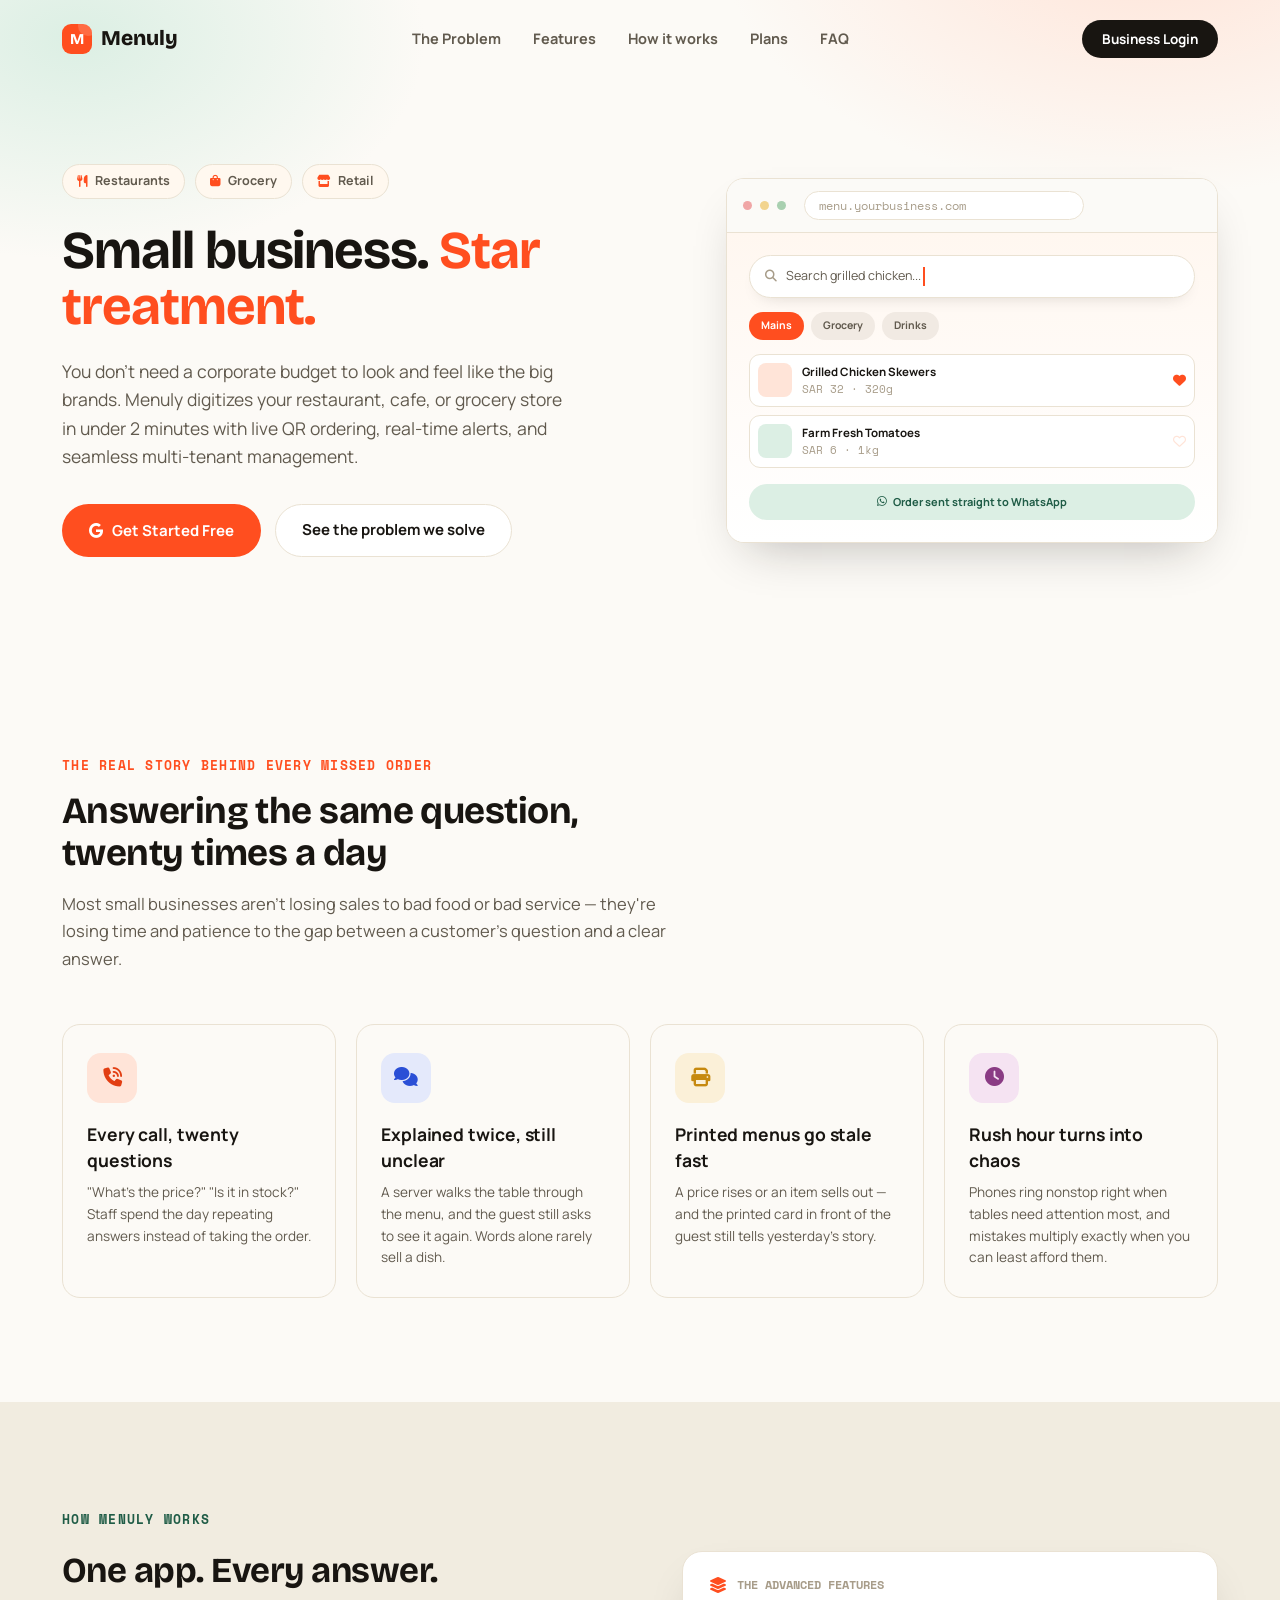
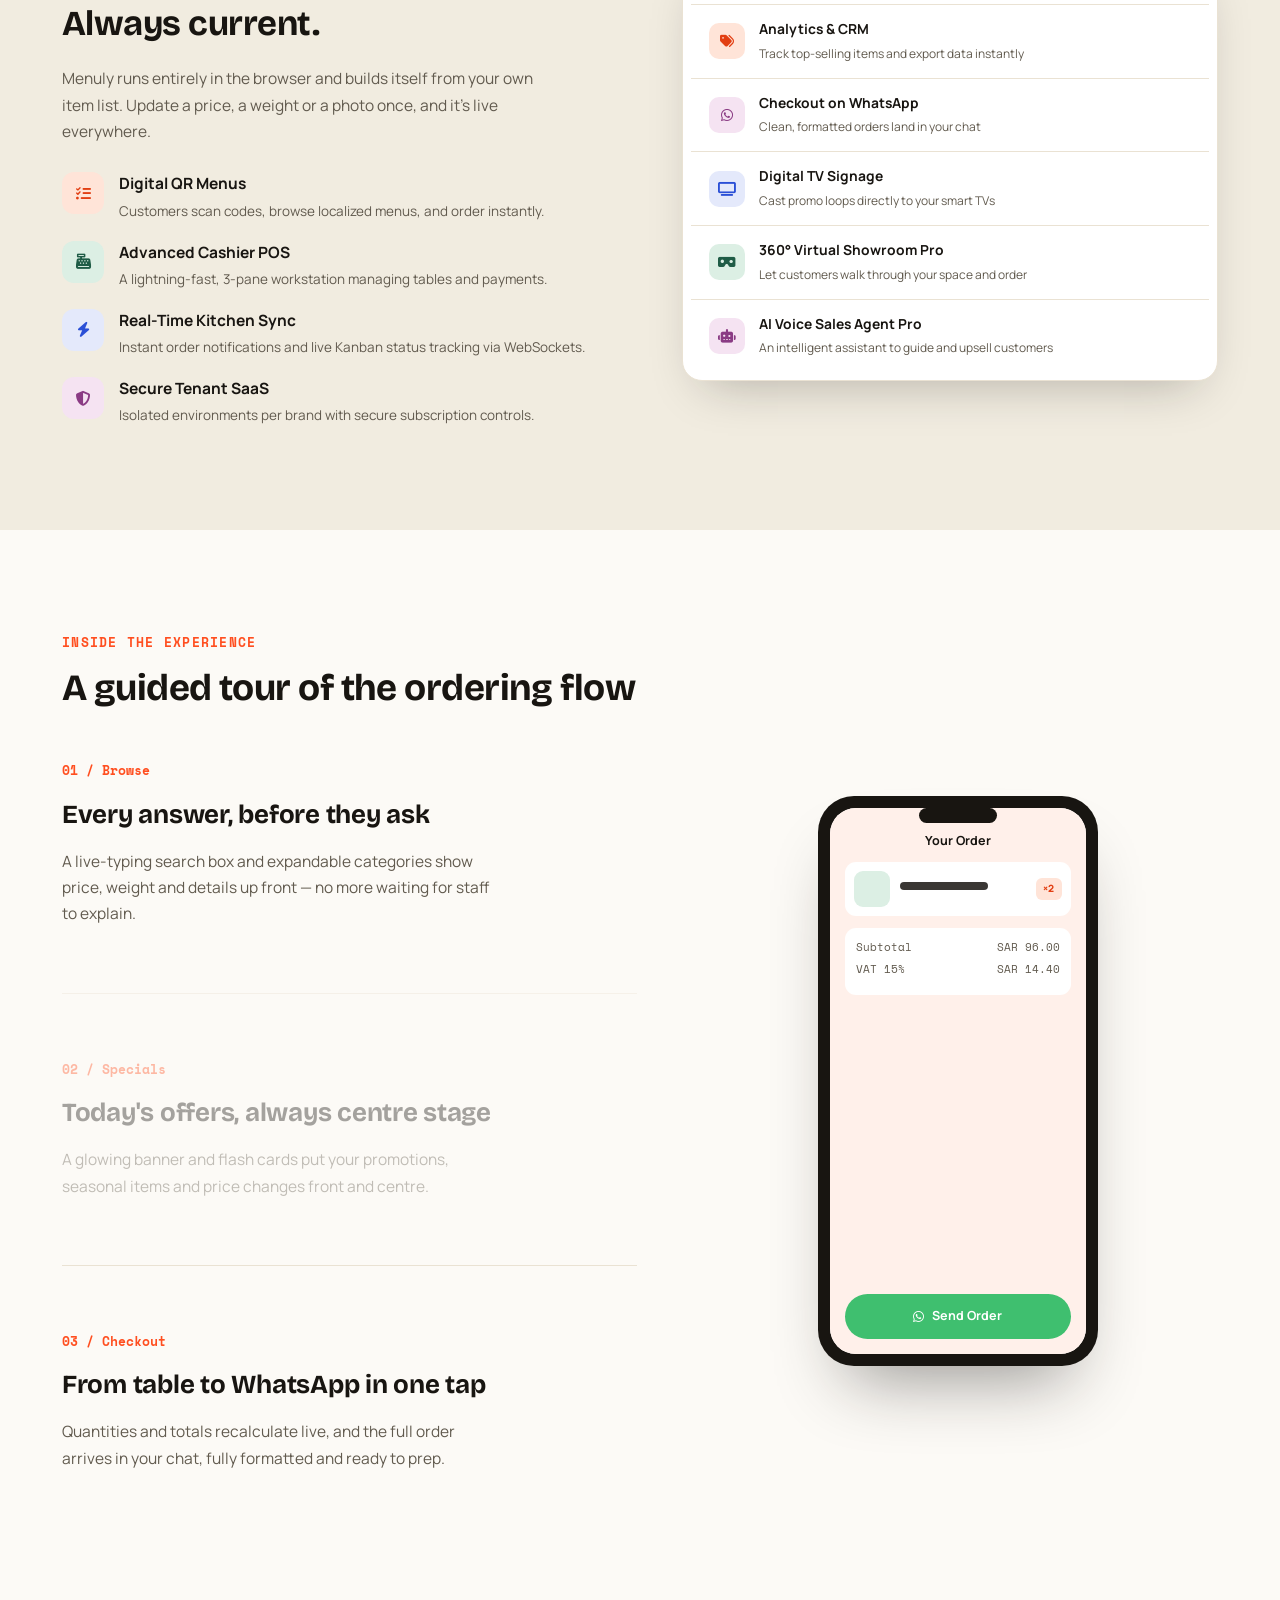
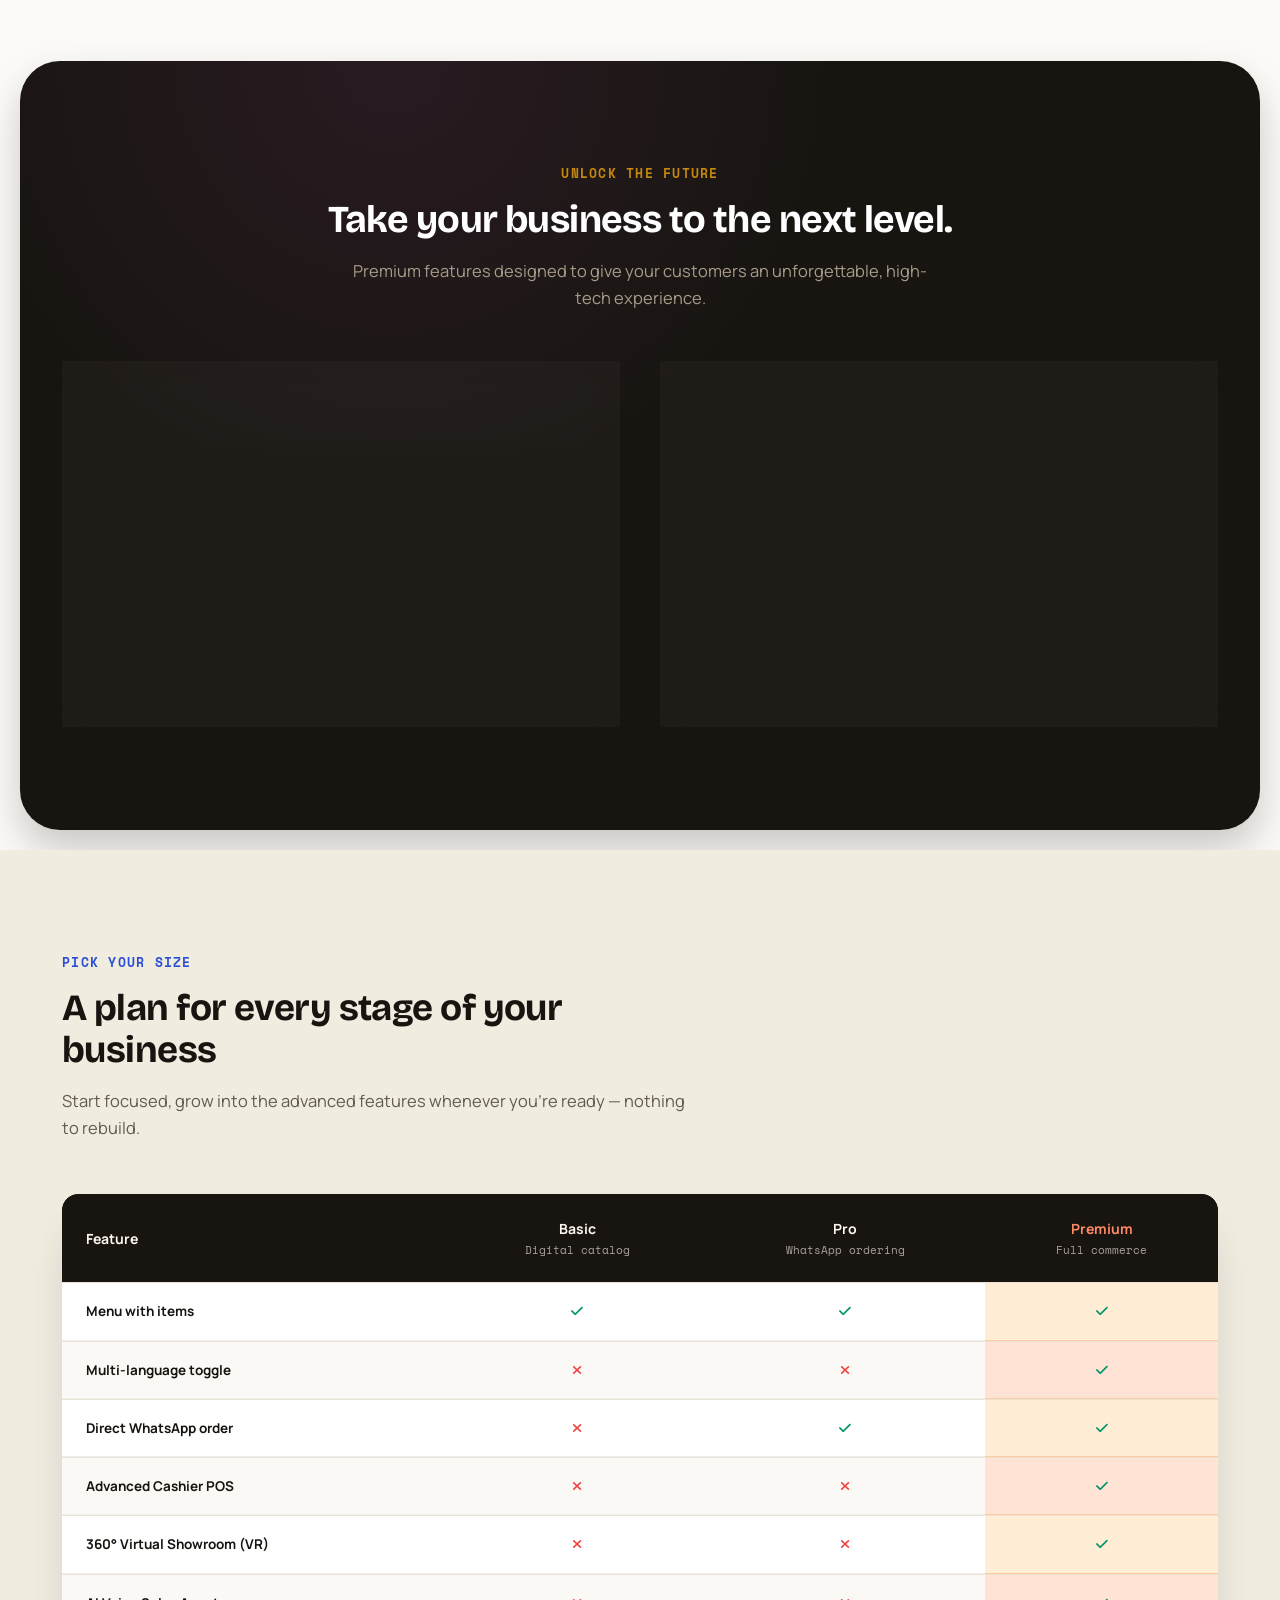
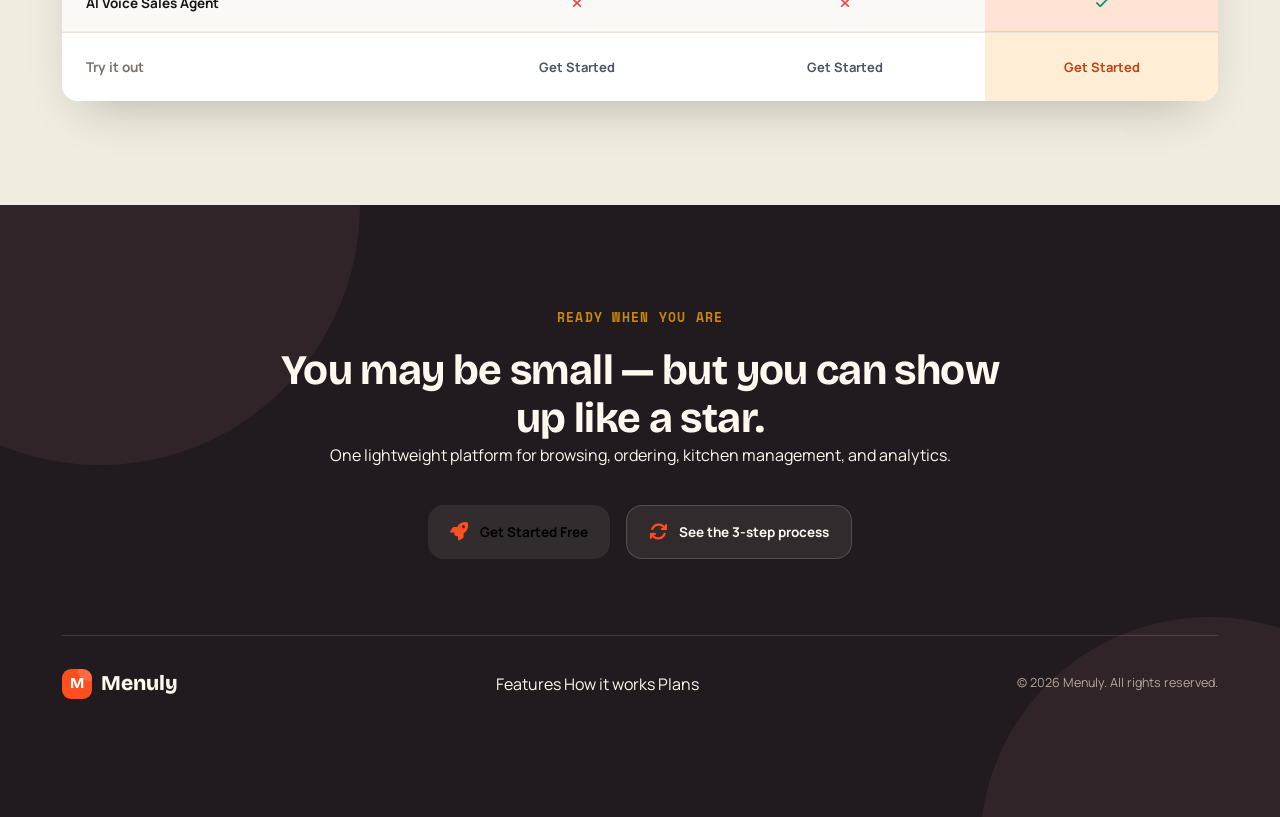
==== index.html @ ef482715 "Update index.html" ====
<!DOCTYPE html>
<html lang="en">
<head>
<meta charset="UTF-8">
<meta name="viewport" content="width=device-width, initial-scale=1.0">
<title>Menuly — Small Business. Star Treatment.</title>
<link rel="preconnect" href="https://fonts.googleapis.com">
<link href="https://fonts.googleapis.com/css2?family=Bricolage+Grotesque:opsz,wght@12..96,400;12..96,500;12..96,600;12..96,700;12..96,800&family=Manrope:wght@400;500;600;700;800&family=Space+Mono:wght@400;700&display=swap" rel="stylesheet">
<link rel="stylesheet" href="https://cdnjs.cloudflare.com/ajax/libs/font-awesome/6.5.1/css/all.min.css">
<!-- Supabase JS Client -->
<script src="https://cdn.jsdelivr.net/npm/@supabase/supabase-js@2"></script>
<style>
:root{
  --ink:#181511;
  --ink-soft:#615A4E;
  --ink-faint:#A79C89;
  --bg:#FCFAF6;
  --bg-alt:#F1ECE0;
  --flame:#FF4E1F;
  --flame-dark:#E23E12;
  --flame-tint:#FFE4D8;
  --pine:#1F5C46;
  --pine-tint:#DCEFE4;
  --cobalt:#2A4FD6;
  --cobalt-tint:#E4E9FB;
  --plumhue:#8A3B84;
  --plum-tint:#F5E3F2;
  --gold:#C6890F;
  --gold-tint:#FBF0D8;
  --ink2:#211A1E;
  --ink3:#302428;
  --cream:#FFF8EF;
  --line:#EAE2D3;
  --shadow: 0 22px 48px -22px rgba(24,21,17,0.30);
  --font-display:'Bricolage Grotesque', sans-serif;
  --font-body:'Manrope', sans-serif;
  --font-mono:'Space Mono', monospace;
}
*{box-sizing:border-box;}
html{scroll-behavior:smooth;}
@media (prefers-reduced-motion: reduce){ html{scroll-behavior:auto;} *{animation-duration:0.001ms !important; transition-duration:0.001ms !important;} }
body{margin:0; font-family:var(--font-body); color:var(--ink); background:var(--bg); line-height:1.5; -webkit-font-smoothing:antialiased;}
img,svg{display:block;max-width:100%;}
a{color:inherit;text-decoration:none;}
h1,h2,h3,h4{font-family:var(--font-display); margin:0; font-weight:700; letter-spacing:-0.01em;}
p{margin:0;}
ul{margin:0;padding:0;list-style:none;}
button{font-family:inherit;cursor:pointer; border:none; background:none; padding:0;}
:focus-visible{outline:2px solid var(--flame); outline-offset:3px; border-radius:4px;}
.wrap{max-width:1220px; margin:0 auto; padding:0 32px;}
.eyebrow{font-family:var(--font-mono); font-size:12.5px; letter-spacing:0.1em; text-transform:uppercase; font-weight:700;}
section{position:relative;}
.section-pad{padding:104px 0;}
.section-head{max-width:640px; margin-bottom:52px;}
.section-head .eyebrow{color:var(--flame); margin-bottom:14px; display:block;}
.section-head h2{font-size:37px; line-height:1.14; letter-spacing:-0.015em;}
.section-head p{margin-top:16px; font-size:16.5px; color:var(--ink-soft); line-height:1.65;}
[data-reveal]{opacity:0; transform:translateY(22px); transition:opacity .7s ease, transform .7s ease;}
[data-reveal].in{opacity:1; transform:translateY(0);}

/* ---------- NAV ---------- */
.nav{position:fixed; top:0; left:0; right:0; z-index:100; padding:20px 0; transition:background .35s ease, padding .35s ease, box-shadow .35s ease;}
.nav.scrolled{background:rgba(252,250,246,0.88); backdrop-filter:blur(10px); padding:13px 0; box-shadow:0 1px 0 var(--line);}
.nav-inner{display:flex; align-items:center; justify-content:space-between;}
.logo{display:flex; align-items:center; gap:9px; font-family:var(--font-display); font-weight:800; font-size:21px; color:var(--ink);}
.logo-mark{width:30px;height:30px;border-radius:9px;background:var(--flame); display:flex;align-items:center;justify-content:center;color:#fff;font-size:14px; position:relative; overflow:hidden;}
.logo-mark::after{content:""; position:absolute; width:20px; height:20px; border-radius:50%; background:rgba(255,255,255,0.16); top:-8px; right:-6px;}
.logo-glyph{font-family:var(--font-display); font-weight:800; font-size:15px; line-height:1; letter-spacing:-0.02em; position:relative; z-index:1;}
.nav-links{display:flex; gap:32px; align-items:center;}
.nav-links a{font-size:14.5px; font-weight:700; color:var(--ink-soft); transition:color .2s;}
.nav-links a:hover{color:var(--ink);}
.nav-cta{background:var(--ink); color:#fff; padding:10px 20px; border-radius:100px; font-size:13.5px; font-weight:700; transition:transform .2s ease, background .2s ease;}
.nav-cta:hover{background:var(--flame-dark); transform:translateY(-1px);}
.nav-toggle{display:none; font-size:22px;color:var(--ink);}
.mobile-menu{display:none; position:fixed; top:64px; left:16px; right:16px; background:#fff; border:1px solid var(--line); border-radius:16px; box-shadow:var(--shadow); padding:10px; z-index:99; flex-direction:column;}
.mobile-menu.open{display:flex;}
.mobile-menu a{padding:12px 14px; font-weight:700; font-size:15px; color:var(--ink); border-radius:10px;}
.mobile-menu a:hover{background:var(--bg-alt);}

/* ---------- HERO ---------- */
.hero{padding:164px 0 96px; background:radial-gradient(700px 420px at 90% -10%, var(--flame-tint) 0%, transparent 62%), radial-gradient(600px 380px at 6% 6%, var(--pine-tint) 0%, transparent 58%);}
.hero-grid{display:grid; grid-template-columns:1.05fr 0.85fr; gap:56px; align-items:center;}
.hero-badges{display:flex; gap:10px; margin-bottom:24px; flex-wrap:wrap;}
.badge{display:flex; align-items:center; gap:7px; background:var(--cream); border:1px solid var(--line); padding:7px 14px; border-radius:100px; font-size:12.5px; font-weight:700; color:var(--ink-soft);}
.badge i{color:var(--flame); font-size:12px;}
.hero h1{font-size:53px; line-height:1.06; letter-spacing:-0.02em; max-width:600px;}
.hero h1 em{font-style:normal; color:var(--flame);}
.hero-sub{margin-top:22px; font-size:17.5px; color:var(--ink-soft); max-width:500px; line-height:1.62;}
.hero-actions{display:flex; gap:14px; margin-top:34px; flex-wrap:wrap;}
.btn{display:inline-flex; align-items:center; gap:9px; padding:14px 26px; border-radius:100px; font-weight:700; font-size:15px; border:1.5px solid transparent; transition:transform .2s ease, background .2s ease, border-color .2s ease, color .2s ease;}
.btn-primary{background:var(--flame); color:#fff;}
.btn-primary:hover{background:var(--flame-dark); transform:translateY(-2px);}
.btn-ghost{border-color:var(--line); color:var(--ink); background:#fff;}
.btn-ghost:hover{border-color:var(--ink); transform:translateY(-2px);}

/* hero browser mock */
.browser{background:#fff; border-radius:18px; box-shadow:var(--shadow); border:1px solid var(--line); overflow:hidden;}
.browser-bar{display:flex; align-items:center; gap:8px; padding:12px 16px; border-bottom:1px solid var(--line); background:#FBFAF7;}
.dot{width:9px;height:9px;border-radius:50%;}
.browser-bar .dot:nth-child(1){background:#F0A6A6;}
.browser-bar .dot:nth-child(2){background:#F2D48E;}
.browser-bar .dot:nth-child(3){background:#A8D0B0;}
.browser-url{margin-left:10px; background:#fff; border:1px solid var(--line); border-radius:100px; padding:5px 14px; font-family:var(--font-mono); font-size:11.5px; color:var(--ink-faint); flex:1; max-width:280px;}
.browser-body{padding:22px; background:linear-gradient(180deg,#FFF7F0,#FFFFFF);}
.search-demo{display:flex; align-items:center; gap:9px; background:#fff; border:1.5px solid var(--line); border-radius:100px; padding:11px 15px; box-shadow:0 8px 18px -12px rgba(24,21,17,0.22);}
.search-demo i{color:var(--ink-faint); font-size:12px;}
.type-text{font-size:12.5px; color:var(--ink-soft);}
.type-text .cursor{display:inline-block; width:2px; background:var(--flame); margin-left:2px; animation:blink 1s step-start infinite;}
@keyframes blink{50%{opacity:0;}}
.chip-row{display:flex; gap:7px; margin-top:14px; flex-wrap:wrap;}
.chip{padding:6px 12px; border-radius:100px; font-size:10.5px; font-weight:700;}
.chip.on{background:var(--flame); color:#fff;}
.chip.off{background:#F1EAE3; color:var(--ink-soft);}
.result-list{margin-top:14px; display:flex; flex-direction:column; gap:8px;}
.result-row{display:flex; align-items:center; gap:10px; background:#fff; border:1px solid var(--line); border-radius:11px; padding:8px; opacity:0; transform:translateY(6px); animation:riseIn .5s ease forwards;}
.result-row:nth-child(1){animation-delay:.05s;} .result-row:nth-child(2){animation-delay:.2s;} .result-row:nth-child(3){animation-delay:.35s;}
@keyframes riseIn{to{opacity:1; transform:translateY(0);}}
.result-thumb{width:34px;height:34px;border-radius:8px; flex-shrink:0;}
.result-txt{flex:1;}
.result-txt .name{font-size:11.5px; font-weight:700; color:var(--ink);}
.result-txt .price{font-size:10.5px; color:var(--ink-faint); font-family:var(--font-mono); margin-top:2px;}
.result-heart{color:var(--flame-tint); font-size:13px;}
.result-heart.liked{color:var(--flame);}
.hphone-foot{margin-top:16px; display:flex; align-items:center; justify-content:center; gap:6px; font-size:11px; color:var(--pine); font-weight:700; background:var(--pine-tint); padding:10px; border-radius:100px;}

/* ---------- PROBLEM ---------- */
.problem{background:var(--bg);}
.problem-grid{display:grid; grid-template-columns:repeat(4,1fr); gap:20px;}
.p-card{border:1px solid var(--line); border-radius:18px; padding:28px 24px; background:#FCFAF6;}
.p-icon{width:50px;height:50px;border-radius:14px; display:flex; align-items:center; justify-content:center; font-size:19px; margin-bottom:18px;}
.p-card h3{font-size:17.5px; margin-bottom:9px; font-weight:700; font-family:var(--font-body); letter-spacing:-0.005em;}
.p-card p{font-size:13.6px; color:var(--ink-soft); line-height:1.6;}
.problem-close{margin-top:40px; text-align:center; font-size:16px; color:var(--ink-soft); max-width:640px; margin-left:auto; margin-right:auto;}
.problem-close strong{color:var(--ink);}

/* ---------- SOLUTION ---------- */
.solution{background:var(--bg-alt);}
.solution-grid{display:grid; grid-template-columns:1fr 0.95fr; gap:56px; align-items:center;}
.feat-list{display:flex; flex-direction:column; gap:19px; margin-top:28px;}
.feat-row{display:flex; align-items:flex-start; gap:15px;}
.feat-ico{width:42px;height:42px;border-radius:12px; flex-shrink:0; display:flex; align-items:center; justify-content:center; font-size:15px;}
.feat-row strong{font-size:15.5px; display:block; margin-bottom:2px;}
.feat-row span{font-size:13.5px; color:var(--ink-soft);}
.engine-card{background:#fff; border-radius:20px; box-shadow:var(--shadow); border:1px solid var(--line); padding:8px;}
.engine-head{display:flex;align-items:center;gap:10px; padding:16px 18px 10px;}
.engine-head i{color:var(--flame);}
.engine-head span{font-family:var(--font-mono); font-size:12px; color:var(--ink-faint); font-weight:700;}
.engine-row{display:flex; align-items:center; gap:14px; padding:14px 18px; border-top:1px solid var(--line);}
.engine-dot{width:36px;height:36px;border-radius:10px; flex-shrink:0; display:flex; align-items:center;justify-content:center; font-size:14px;}
.engine-row b{font-size:13.8px; display:block;}
.engine-row small{font-size:12px; color:var(--ink-soft);}

/* ---------- STORY / STICKY PHONE ---------- */
.story{background:var(--bg);}
.story-grid{display:grid; grid-template-columns:1.05fr 0.95fr; gap:60px; margin-top:16px;}
.feature-block{padding:66px 0; border-top:1px solid var(--line); opacity:0.38; transition:opacity .4s ease;}
.feature-block:first-child{border-top:none; padding-top:0;}
.feature-block.active{opacity:1;}
.f-num{font-family:var(--font-mono); font-size:13px; color:var(--flame); font-weight:700; margin-bottom:14px; display:block;}
.feature-block h3{font-size:26px; letter-spacing:-0.01em; margin-bottom:14px;}
.feature-block p{font-size:15.5px; color:var(--ink-soft); line-height:1.7; max-width:440px;}
.benefit-pill{display:inline-flex; align-items:center; gap:8px; margin-top:20px; background:var(--pine-tint); color:var(--pine); font-weight:700; font-size:13px; padding:9px 16px; border-radius:100px;}
.story-visual{position:relative;}
.phone-sticky{position:sticky; top:104px; height:calc(100vh - 150px); max-height:640px; display:flex; align-items:center; justify-content:center;}
.phone-frame{width:280px; height:570px; border-radius:36px; background:var(--ink); padding:12px; box-shadow:0 40px 70px -30px rgba(24,21,17,0.45); position:relative;}
.phone-notch{position:absolute; top:12px; left:50%; transform:translateX(-50%); width:78px; height:15px; border-radius:8px; background:var(--ink); z-index:5;}
.phone-screen{width:100%;height:100%; border-radius:26px; overflow:hidden; position:relative; background:#fff;}
.screen-layer{position:absolute; inset:0; opacity:0; visibility:hidden; transition:opacity .5s ease; padding:24px 15px 15px; display:flex; flex-direction:column;}
.screen-layer.active{opacity:1; visibility:visible;}

.scr-browse{background:#FBF7F1;}
.scr-bar{display:flex; align-items:center; gap:8px; background:#fff; border-radius:100px; padding:10px 14px; box-shadow:0 4px 10px -6px rgba(0,0,0,0.15); margin-bottom:13px;}
.scr-bar i{color:var(--ink-faint); font-size:12px;}
.scr-card{background:#fff; border-radius:12px; padding:9px; display:flex; gap:10px; align-items:center; margin-bottom:9px; box-shadow:0 3px 8px -5px rgba(0,0,0,0.12);}
.scr-thumb{width:42px;height:42px;border-radius:9px; flex-shrink:0;}
.scr-line{height:8px; border-radius:4px; background:var(--ink); opacity:0.85; margin-bottom:6px;}
.scr-line.light{background:var(--flame);}
.scr-tag{font-size:8px; font-family:var(--font-mono); background:var(--cobalt-tint); color:var(--cobalt); padding:3px 7px; border-radius:6px;}

.scr-order{background:#FFF0EA;}
.cart-title{font-size:12.5px; font-weight:700; text-align:center; margin-bottom:11px;}
.cart-row{display:flex; align-items:center; gap:10px; background:#fff; border-radius:11px; padding:9px; margin-bottom:7px;}
.cart-qty{width:26px;height:22px;border-radius:6px; background:var(--flame-tint); color:var(--flame-dark); font-size:10px; font-weight:800; display:flex;align-items:center;justify-content:center; margin-left:auto;}
.cart-totals{background:#fff; border-radius:11px; padding:11px; margin-top:5px; margin-bottom:11px;}
.cart-total-row{display:flex; justify-content:space-between; font-size:11px; color:var(--ink-soft); margin-bottom:6px; font-family:var(--font-mono);}
.cart-btn{margin-top:auto; background:#3FBF6F; color:#fff; text-align:center; padding:13px; border-radius:100px; font-size:12.5px; font-weight:700; display:flex; align-items:center; justify-content:center; gap:8px;}

/* ---------- BENEFITS ---------- */
.benefits{background:var(--bg-alt);}
.benefit-grid{display:grid; grid-template-columns:repeat(2,1fr); gap:20px;}
.b-card{background:#fff; border:1px solid var(--line); border-radius:18px; padding:26px; transition:transform .25s ease, box-shadow .25s ease;}
.b-card:hover{transform:translateY(-4px); box-shadow:var(--shadow);}
.b-icon{width:44px;height:44px;border-radius:13px; display:flex; align-items:center; justify-content:center; font-size:17px; margin-bottom:16px;}
.b-card h3{font-size:16px; font-family:var(--font-body); font-weight:700; margin-bottom:8px;}
.b-card p{font-size:13.5px; color:var(--ink-soft); line-height:1.6;}

/* ---------- STEPS ---------- */
.steps{background:var(--bg);}
.steps-grid{display:grid; grid-template-columns:repeat(3,1fr); gap:22px; position:relative;}
.steps-line{display:none;}
@media (min-width:900px){.steps-line{display:block; position:absolute; top:38px; left:15%; right:15%; height:2px; background:var(--line); z-index:0;}}
.step-card{position:relative; z-index:1; background:#fff; border:1px solid var(--line); border-radius:20px; padding:30px 26px; text-align:center;}
.step-num{width:64px;height:64px;border-radius:16px; margin:0 auto 20px; display:flex; align-items:center; justify-content:center; font-size:24px;}
.step-card h3{font-size:18px; margin-bottom:10px;}
.step-card p{font-size:13.8px; color:var(--ink-soft); line-height:1.6;}

/* ---------- COMPARE / PLANS ---------- */
.compare{background:var(--bg-alt);}
.table-wrap{border:1px solid var(--line); border-radius:20px; overflow-x:auto; background:#fff;}
table{width:100%; border-collapse:collapse; min-width:560px;}
thead th{background:var(--ink); color:var(--cream); font-family:var(--font-body); font-weight:700; font-size:13px; padding:16px 14px; text-align:center;}
thead th:first-child{text-align:left;}
thead th small{display:block; font-weight:500; font-size:10.5px; color:#C9BEB3; margin-top:3px; font-family:var(--font-mono);}
thead th.hi{color:#FFB48F;}
tbody td{padding:14px 14px; text-align:center; border-top:1px solid var(--line); font-size:13.5px;}
tbody td:first-child{text-align:left; font-weight:700; color:var(--ink);}
tbody tr:nth-child(even){background:#FBF9F5;}
td.hi-col{background:var(--flame-tint);}
tbody tr:nth-child(even) td.hi-col{background:#FBDACB;}
.yes{color:var(--pine);} .no{color:#C97361;} .partial{color:var(--gold);}
.plan-note{margin-top:18px; text-align:center; font-size:13.5px; color:var(--ink-soft);}

/* ---------- TESTIMONIALS ---------- */
.testimonials{background:var(--bg);}
.test-scroll{display:flex; gap:20px; overflow-x:auto; scroll-snap-type:x mandatory; padding:6px 6px 22px; margin:0 -6px; -webkit-overflow-scrolling:touch; scrollbar-width:thin;}
.test-scroll::-webkit-scrollbar{height:7px;}
.test-scroll::-webkit-scrollbar-thumb{background:var(--line); border-radius:100px;}
.test-card{flex:0 0 320px; scroll-snap-align:start; background:#FCFAF6; border:1px solid var(--line); border-radius:18px; padding:28px;}
.test-stars{color:var(--gold); font-size:14px; margin-bottom:14px;}
.test-quote{font-size:15px; color:var(--ink); line-height:1.65; font-weight:500;}
.test-who{margin-top:18px; display:flex; align-items:center; gap:11px;}
.test-avatar{width:38px;height:38px;border-radius:50%; display:flex; align-items:center;justify-content:center; color:#fff; font-weight:700;}
.test-who b{display:block; font-size:13.5px;}

/* ---------- CTA / FOOTER ---------- */
.cta{background:var(--ink2); color:var(--cream); text-align:center; overflow:hidden; position:relative;}
.cta::before{content:"";position:absolute; width:520px; height:520px; border-radius:50%; background:var(--ink3); top:-260px; left:-160px; z-index:0;}
.cta::after{content:"";position:absolute; width:460px; height:460px; border-radius:50%; background:var(--ink3); bottom:-260px; right:-160px; z-index:0;}
.cta .wrap{position:relative; z-index:1;}
.cta .eyebrow{color:var(--gold); display:block; margin-bottom:18px;}
.cta h2{font-size:42px; max-width:760px; margin:0 auto; line-height:1.15; letter-spacing:-0.015em;}
.cta-actions{display:flex; justify-content:center; gap:16px; margin-top:38px; flex-wrap:wrap;}
.cta-card{display:flex; align-items:center; gap:12px; background:rgba(255,248,239,0.08); border:1px solid rgba(255,248,239,0.16); padding:16px 22px; border-radius:16px; transition:background .2s ease, transform .2s ease; cursor:pointer;}
.cta-card:hover{background:rgba(255,248,239,0.15); transform:translateY(-3px);}
.cta-card i{color:var(--flame); font-size:18px;}
.cta-card span{font-size:13.5px; font-weight:700;}
.footer{border-top:1px solid rgba(255,248,239,0.14); margin-top:76px; padding-top:32px; padding-bottom:14px; display:flex; align-items:center; justify-content:space-between; flex-wrap:wrap; gap:14px;}
.footer .logo{color:var(--cream);}
.footer small{color:#B5A79A; font-size:12.5px;}

/* ---------- MODAL (CUSTOM CSS) ---------- */
.modal-overlay { position:fixed; inset:0; background:rgba(24,21,17,0.7); backdrop-filter:blur(4px); z-index:1000; display:none; align-items:center; justify-content:center; padding:20px; opacity:0; transition:opacity 0.3s ease; }
.modal-overlay.open { display:flex; opacity:1; }
.modal-box { background:#fff; border-radius:24px; width:100%; max-width:420px; padding:32px; position:relative; box-shadow:var(--shadow); transform:scale(0.95); transition:transform 0.3s ease; }
.modal-overlay.open .modal-box { transform:scale(1); }
.modal-close { position:absolute; top:20px; right:20px; background:none; border:none; font-size:20px; color:var(--ink-faint); cursor:pointer; }
.modal-close:hover { color:var(--ink); }
.modal-step { display:none; flex-direction:column; text-align:center; }
.modal-step.active { display:flex; }
.m-icon { width:56px; height:56px; border-radius:16px; display:flex; align-items:center; justify-content:center; font-size:24px; margin:0 auto 16px; }
.modal-step h2 { font-size:22px; margin-bottom:6px; color:var(--ink); }
.modal-step p { font-size:13.5px; color:var(--ink-soft); margin-bottom:24px; }
.modal-grid { display:grid; grid-template-columns:1fr 1fr; gap:12px; }
.modal-cat-btn { background:#fff; border:1px solid var(--line); border-radius:16px; padding:20px 12px; cursor:pointer; transition:all 0.2s; display:flex; flex-direction:column; align-items:center; gap:12px; font-family:var(--font-body); }
.modal-cat-btn i { font-size:28px; color:var(--ink-faint); transition:color 0.2s; }
.modal-cat-btn span { font-size:13.5px; font-weight:700; color:var(--ink); transition:color 0.2s; }
.modal-cat-btn:hover { border-color:var(--cobalt); background:var(--cobalt-tint); }
.modal-cat-btn:hover i, .modal-cat-btn:hover span { color:var(--cobalt); }
.modal-skip { margin-top:20px; font-size:12px; font-weight:700; color:var(--cobalt); cursor:pointer; }
.modal-skip:hover { color:#1F3CAE; }
.modal-sub-list { display:flex; flex-direction:column; gap:8px; max-height:260px; overflow-y:auto; padding-right:4px; }
.modal-sub-list::-webkit-scrollbar { width:4px; }
.modal-sub-list::-webkit-scrollbar-thumb { background:var(--line); border-radius:10px; }
.modal-sub-btn { background:#fff; border:1px solid var(--line); border-radius:12px; padding:16px; cursor:pointer; transition:all 0.2s; display:flex; align-items:center; gap:16px; text-align:left; font-family:var(--font-body); }
.modal-sub-btn:hover { border-color:var(--cobalt); background:var(--cobalt-tint); }
.modal-sub-btn i { color:var(--ink-faint); font-size:20px; width:24px; text-align:center; transition:color 0.2s; }
.modal-sub-btn:hover i { color:var(--cobalt); }
.modal-sub-btn span { font-size:14px; font-weight:700; color:var(--ink); }
.btn-google { width:100%; background:#fff; border:1px solid var(--line); color:var(--ink); padding:14px; border-radius:12px; font-weight:700; font-size:14.5px; display:flex; align-items:center; justify-content:center; gap:12px; transition:background 0.2s; cursor:pointer; }
.btn-google:hover { background:var(--bg-alt); }
.btn-google img { width:20px; height:20px; }
.modal-back { align-self:flex-start; background:none; border:none; color:var(--ink-faint); font-size:13px; font-weight:700; cursor:pointer; display:flex; align-items:center; gap:8px; margin-bottom:16px; transition:color 0.2s; }
.modal-back:hover { color:var(--ink); }
.modal-legal { font-size:11px; color:var(--ink-faint); margin-top:16px; }

/* ---------- RESPONSIVE ---------- */
@media (max-width:980px){
  .hero-grid, .solution-grid, .story-grid {grid-template-columns:1fr;}
  .hero h1{font-size:40px;}
  .problem-grid{grid-template-columns:1fr 1fr;}
  .steps-grid{grid-template-columns:1fr 1fr;}
  .story-grid{display:grid; grid-template-columns:1fr; gap:0;}
  .story-text{grid-column:1; grid-row:1; margin-top:400px;}
  .story-visual{grid-column:1; grid-row:1; display:block; position:relative; z-index:5;}
  .phone-sticky{position:sticky; top:72px; height:auto; max-height:none; padding:12px 0 34px; background:var(--bg); z-index:5;}
  .phone-frame{width:230px; height:452px; margin:0 auto;}
  .feature-block{opacity:1; padding:44px 0;}
  .nav-links{display:none;}
  .nav-toggle{display:block;}
  .nav-inner{gap:14px;}
  .cta h2{font-size:30px;}
}
@media (max-width:600px){
  .wrap{padding:0 20px;}
  .hero{padding:136px 0 64px;}
  .hero h1{font-size:31px;}
  .problem-grid, .steps-grid{grid-template-columns:1fr;}
  .benefit-grid{grid-template-columns:1fr; gap:12px;}
  .section-head h2{font-size:26px;}
  .cta h2{font-size:24px;}
  .steps-line{display:none;}
}
</style>
</head>
<body>

<nav class="nav" id="nav">
  <div class="wrap nav-inner">
    <a href="#top" class="logo"><span class="logo-mark"><span class="logo-glyph">M</span></span>Menuly</a>
    <div class="nav-links">
      <a href="#problem">The Problem</a>
      <a href="#features">Features</a>
      <a href="#steps">How it works</a>
      <a href="#plans">Plans</a>
      <a href="#faq">FAQ</a>
    </div>
    <button onclick="openLoginModal()" class="nav-cta hidden-mobile">Business Login</button>
    <button class="nav-toggle" id="navToggle" aria-label="Open menu"><i class="fa-solid fa-bars"></i></button>
  </div>
  <div class="mobile-menu" id="mobileMenu">
    <a href="#problem">The Problem</a>
    <a href="#features">Features</a>
    <a href="#steps">How it works</a>
    <a href="#plans">Plans</a>
    <a href="#faq">FAQ</a>
    <button onclick="openLoginModal()" class="nav-cta" style="margin-top:10px; width:100%;">Business Login</button>
  </div>
</nav>

<!-- ================= HERO ================= -->
<header class="hero" id="top">
  <div class="wrap hero-grid">
    <div data-reveal>
      <div class="hero-badges">
        <span class="badge"><i class="fa-solid fa-utensils"></i>Restaurants</span>
        <span class="badge"><i class="fa-solid fa-bag-shopping"></i>Grocery</span>
        <span class="badge"><i class="fa-solid fa-store"></i>Retail</span>
      </div>
      <h1>Small business. <em>Star treatment.</em></h1>
      <p class="hero-sub">You don't need a corporate budget to look and feel like the big brands. Menuly digitizes your restaurant, cafe, or grocery store in under 2 minutes with live QR ordering, real-time alerts, and seamless multi-tenant management.</p>
      <div class="hero-actions">
        <button onclick="openLoginModal()" class="btn btn-primary"><i class="fab fa-google"></i>Get Started Free</button>
        <a href="#problem" class="btn btn-ghost">See the problem we solve</a>
      </div>
    </div>
    <div data-reveal>
      <div class="browser">
        <div class="browser-bar">
          <span class="dot"></span><span class="dot"></span><span class="dot"></span>
          <span class="browser-url">menu.yourbusiness.com</span>
        </div>
        <div class="browser-body">
          <div class="search-demo">
            <i class="fa-solid fa-magnifying-glass"></i>
            <span class="type-text" id="typeText"></span>
          </div>
          <div class="chip-row">
            <span class="chip on">Mains</span>
            <span class="chip off">Grocery</span>
            <span class="chip off">Drinks</span>
          </div>
          <div class="result-list">
            <div class="result-row">
              <div class="result-thumb" style="background:var(--flame-tint)"></div>
              <div class="result-txt"><div class="name">Grilled Chicken Skewers</div><div class="price">SAR 32 · 320g</div></div>
              <i class="fa-solid fa-heart result-heart liked"></i>
            </div>
            <div class="result-row">
              <div class="result-thumb" style="background:var(--pine-tint)"></div>
              <div class="result-txt"><div class="name">Farm Fresh Tomatoes</div><div class="price">SAR 6 · 1kg</div></div>
              <i class="fa-regular fa-heart result-heart"></i>
            </div>
          </div>
          <div class="hphone-foot"><i class="fa-brands fa-whatsapp"></i>Order sent straight to WhatsApp</div>
        </div>
      </div>
    </div>
  </div>
</header>

<!-- ================= PROBLEM ================= -->
<section class="problem section-pad" id="problem">
  <div class="wrap">
    <div class="section-head" data-reveal>
      <span class="eyebrow">The real story behind every missed order</span>
      <h2>Answering the same question, twenty times a day</h2>
      <p>Most small businesses aren't losing sales to bad food or bad service — they're losing time and patience to the gap between a customer's question and a clear answer.</p>
    </div>
    <div class="problem-grid">
      <div class="p-card" data-reveal>
        <div class="p-icon" style="background:var(--flame-tint); color:var(--flame-dark)"><i class="fa-solid fa-phone-volume"></i></div>
        <h3>Every call, twenty questions</h3>
        <p>"What's the price?" "Is it in stock?" Staff spend the day repeating answers instead of taking the order.</p>
      </div>
      <div class="p-card" data-reveal>
        <div class="p-icon" style="background:var(--cobalt-tint); color:var(--cobalt)"><i class="fa-solid fa-comments"></i></div>
        <h3>Explained twice, still unclear</h3>
        <p>A server walks the table through the menu, and the guest still asks to see it again. Words alone rarely sell a dish.</p>
      </div>
      <div class="p-card" data-reveal>
        <div class="p-icon" style="background:var(--gold-tint); color:var(--gold)"><i class="fa-solid fa-print"></i></div>
        <h3>Printed menus go stale fast</h3>
        <p>A price rises or an item sells out — and the printed card in front of the guest still tells yesterday's story.</p>
      </div>
      <div class="p-card" data-reveal>
        <div class="p-icon" style="background:var(--plum-tint); color:var(--plumhue)"><i class="fa-solid fa-clock"></i></div>
        <h3>Rush hour turns into chaos</h3>
        <p>Phones ring nonstop right when tables need attention most, and mistakes multiply exactly when you can least afford them.</p>
      </div>
    </div>
  </div>
</section>

<!-- ================= SOLUTION ================= -->
<section class="solution section-pad" id="solution">
  <div class="wrap solution-grid">
    <div data-reveal>
      <span class="eyebrow" style="color:var(--pine)">How Menuly works</span>
      <h2 style="font-size:35px; margin-top:14px; letter-spacing:-0.015em;">One app. Every answer.<br>Always current.</h2>
      <p style="margin-top:16px; font-size:15.5px; color:var(--ink-soft); line-height:1.7; max-width:480px;">
        Menuly runs entirely in the browser and builds itself from your own item list. Update a price, a weight or a photo once, and it's live everywhere.
      </p>
      <div class="feat-list">
        <div class="feat-row">
          <div class="feat-ico" style="background:var(--flame-tint); color:var(--flame-dark)"><i class="fa-solid fa-list-check"></i></div>
          <div><strong>Digital QR Menus</strong><span>Customers scan codes, browse localized menus, and order instantly.</span></div>
        </div>
        <div class="feat-row">
          <div class="feat-ico" style="background:var(--pine-tint); color:var(--pine)"><i class="fa-solid fa-cash-register"></i></div>
          <div><strong>Advanced Cashier POS</strong><span>A lightning-fast, 3-pane workstation managing tables and payments.</span></div>
        </div>
        <div class="feat-row">
          <div class="feat-ico" style="background:var(--cobalt-tint); color:var(--cobalt)"><i class="fa-solid fa-bolt"></i></div>
          <div><strong>Real-Time Kitchen Sync</strong><span>Instant order notifications and live Kanban status tracking via WebSockets.</span></div>
        </div>
        <div class="feat-row">
          <div class="feat-ico" style="background:var(--plum-tint); color:var(--plumhue)"><i class="fa-solid fa-shield-alt"></i></div>
          <div><strong>Secure Tenant SaaS</strong><span>Isolated environments per brand with secure subscription controls.</span></div>
        </div>
      </div>
    </div>
    <div data-reveal>
      <div class="engine-card">
        <div class="engine-head"><i class="fa-solid fa-layer-group"></i><span>THE ADVANCED FEATURES</span></div>
        <div class="engine-row">
          <div class="engine-dot" style="background:var(--flame-tint); color:var(--flame-dark)"><i class="fa-solid fa-tags"></i></div>
          <div><b>Analytics & CRM</b><small>Track top-selling items and export data instantly</small></div>
        </div>
        <div class="engine-row">
          <div class="engine-dot" style="background:var(--plum-tint); color:var(--plumhue)"><i class="fa-brands fa-whatsapp"></i></div>
          <div><b>Checkout on WhatsApp</b><small>Clean, formatted orders land in your chat</small></div>
        </div>
        <div class="engine-row">
          <div class="engine-dot" style="background:var(--cobalt-tint); color:var(--cobalt)"><i class="fa-solid fa-tv"></i></div>
          <div><b>Digital TV Signage</b><small>Cast promo loops directly to your smart TVs</small></div>
        </div>
        <!-- 🌟 NEW: VR & AI Premium Features -->
        <div class="engine-row">
          <div class="engine-dot" style="background:var(--pine-tint); color:var(--pine)"><i class="fa-solid fa-vr-cardboard animate-pulse"></i></div>
          <div><b>360° Virtual Showroom <span class="bg-gold-tint text-gold text-[10px] px-2 py-0.5 rounded-full ml-1">Pro</span></b><small>Let customers walk through your space and order</small></div>
        </div>
        <div class="engine-row">
          <div class="engine-dot" style="background:var(--plum-tint); color:var(--plumhue)"><i class="fa-solid fa-robot animate-bounce" style="animation-duration: 2s;"></i></div>
          <div><b>AI Voice Sales Agent <span class="bg-gold-tint text-gold text-[10px] px-2 py-0.5 rounded-full ml-1">Pro</span></b><small>An intelligent assistant to guide and upsell customers</small></div>
        </div>
      </div>
    </div>
  </div>
</section>

<!-- ================= STORY / FEATURES ================= -->
<section class="story section-pad" id="features">
  <div class="wrap">
    <div class="section-head" data-reveal>
      <span class="eyebrow">Inside the experience</span>
      <h2>A guided tour of the ordering flow</h2>
    </div>
    <div class="story-grid">
      <div class="story-text">
        <div class="feature-block active" data-phone="browse">
          <span class="f-num">01 / Browse</span>
          <h3>Every answer, before they ask</h3>
          <p>A live-typing search box and expandable categories show price, weight and details up front — no more waiting for staff to explain.</p>
        </div>
        <div class="feature-block" data-phone="specials">
          <span class="f-num">02 / Specials</span>
          <h3>Today's offers, always centre stage</h3>
          <p>A glowing banner and flash cards put your promotions, seasonal items and price changes front and centre.</p>
        </div>
        <div class="feature-block" data-phone="order">
          <span class="f-num">03 / Checkout</span>
          <h3>From table to WhatsApp in one tap</h3>
          <p>Quantities and totals recalculate live, and the full order arrives in your chat, fully formatted and ready to prep.</p>
        </div>
      </div>

      <div class="story-visual">
        <div class="phone-sticky">
          <div class="phone-frame">
            <div class="phone-notch"></div>
            <div class="phone-screen">
              <div class="screen-layer scr-browse active" data-screen="browse">
                <div class="scr-bar"><i class="fa-solid fa-magnifying-glass"></i><span>Search grilled...</span></div>
                <div class="scr-card"><div class="scr-thumb" style="background:var(--pine-tint)"></div><div style="flex:1"><div class="scr-line" style="width:70%"></div><div class="scr-line light" style="width:35%"></div><div class="scr-detail-row"><span class="scr-tag">320g</span><span class="scr-tag">SAR 32</span></div></div></div>
                <div class="scr-card"><div class="scr-thumb" style="background:var(--gold-tint)"></div><div style="flex:1"><div class="scr-line" style="width:60%"></div><div class="scr-line light" style="width:30%"></div><div class="scr-detail-row"><span class="scr-tag">1kg</span><span class="scr-tag">SAR 6</span></div></div></div>
              </div>

              <div class="screen-layer scr-specials" data-screen="specials">
                <div class="spec-banner">
                  <span class="tag">TODAY'S SPECIAL</span>
                  <div class="scr-line" style="width:75%; margin-top:9px;"></div>
                  <div class="scr-line" style="width:45%;"></div>
                </div>
                <div class="flash-row">
                  <div class="flash-card"><div class="scr-line light" style="width:60%"></div><div class="scr-line" style="width:80%"></div></div>
                  <div class="flash-card"><div class="scr-line light" style="width:50%"></div><div class="scr-line" style="width:70%"></div></div>
                </div>
              </div>

              <div class="screen-layer scr-order" data-screen="order">
                <div class="cart-title">Your Order</div>
                <div class="cart-row"><div class="scr-thumb" style="background:var(--pine-tint); width:36px;height:36px;"></div><div style="flex:1"><div class="scr-line" style="width:70%"></div></div><div class="cart-qty">×2</div></div>
                <div class="cart-totals">
                  <div class="cart-total-row"><span>Subtotal</span><span>SAR 96.00</span></div>
                  <div class="cart-total-row"><span>VAT 15%</span><span>SAR 14.40</span></div>
                </div>
                <div class="cart-btn"><i class="fa-brands fa-whatsapp"></i>Send Order</div>
              </div>
            </div>
          </div>
        </div>
      </div>
    </div>
  </div>
</section>

<!-- ================= PREMIUM NEXT LEVEL ================= -->
<section class="premium-features section-pad" style="background: var(--ink); color: #fff; overflow: hidden; position: relative; border-radius: 40px; margin: 20px; box-shadow: 0 20px 40px rgba(0,0,0,0.2);">
  <!-- CSS Animations for Motion Graphics -->
  <style>
    .vr-mockup-container .vr-bg-image {
        position: absolute;
        inset: 0;
        background-image: url('https://raw.githubusercontent.com/DigiDatas/menuly/main/multimedia/RESTAURANT-PAnorama.jpg');
        background-size: cover;
        background-position: center;
        transition: background-size 0.8s ease-in-out;
    }
    .vr-mockup-container:hover .vr-bg-image {
        background-size: auto 260%; /* Zooms in on hover */
        animation: panVrHover 5s linear infinite alternate;
    }

    @keyframes panVrHover { 0% { background-position: 0% 50%; } 100% { background-position: 100% 50%; } }
    @keyframes pulseHotspot { 0% { box-shadow: 0 0 0 0 rgba(255,255,255,0.8); } 70% { box-shadow: 0 0 0 12px rgba(255,255,255,0); } 100% { box-shadow: 0 0 0 0 rgba(255,255,255,0); } }
    @keyframes aiWave { 0% { transform: scale(1); opacity: 0.6; } 100% { transform: scale(2.5); opacity: 0; } }
    @keyframes aiPulse { 0%, 100% { transform: scale(1); } 50% { transform: scale(1.05); } }
  </style>

  <!-- Decorative background -->
  <div style="position:absolute; top:-50%; left:-20%; width:100%; height:100%; background:radial-gradient(circle, var(--plumhue) 0%, transparent 60%); opacity:0.15; z-index:0;"></div>
  
  <div class="wrap" style="position: relative; z-index: 1;">
    <div class="section-head" data-reveal style="text-align: center; margin: 0 auto 50px;">
      <span class="eyebrow" style="color: var(--gold);">Unlock The Future</span>
      <h2 style="color: #fff; font-size: 38px; margin-bottom: 16px;">Take your business to the next level.</h2>
      <p style="color: #A79C89; max-width: 600px; margin: 0 auto;">Premium features designed to give your customers an unforgettable, high-tech experience.</p>
    </div>

    <div style="display: grid; grid-template-columns: repeat(auto-fit, minmax(320px, 1fr)); gap: 40px;">
      
      <!-- VR Feature Card with Motion Graphic -->
      <div data-reveal style="background: rgba(255,255,255,0.03); border: 1px solid rgba(255,255,255,0.08); border-radius: 24px; padding: 32px; text-align: center; backdrop-filter: blur(10px); transition: transform 0.3s; cursor: default;" onmouseover="this.style.transform='translateY(-10px)'" onmouseout="this.style.transform='translateY(0)'">
        <!-- VR Mockup Window -->
        <div class="vr-mockup-container" style="width: 100%; height: 160px; border-radius: 16px; overflow: hidden; position: relative; margin-bottom: 24px; border: 1px solid rgba(255,255,255,0.1);">
            <!-- Panning Panorama Background -->
            <div class="vr-bg-image"></div>
            <!-- Pulsing Hotspot -->
            <div style="position: absolute; top: 50%; left: 50%; transform: translate(-50%, -50%); width: 24px; height: 24px; background: rgba(255,255,255,0.9); border: 2px solid var(--flame); border-radius: 50%; animation: pulseHotspot 2s infinite; display: flex; align-items: center; justify-content: center;">
                <i class="fas fa-arrow-up" style="font-size: 10px; color: var(--flame);"></i>
            </div>
            <!-- UI Overlay -->
            <div style="position: absolute; bottom: 8px; left: 8px; background: rgba(0,0,0,0.6); padding: 4px 8px; border-radius: 6px; font-size: 10px; font-weight: bold; color: white; display: flex; align-items: center; gap: 4px;">
                <i class="fas fa-vr-cardboard"></i> 360° Live View
            </div>
        </div>
        <h3 style="font-size: 22px; margin-bottom: 12px; color: white;">360° Virtual Showroom</h3>
        <p style="color: #A79C89; font-size: 14.5px; line-height: 1.6;">Let your customers walk through your restaurant or mart digitally. They can click interactive hotspots to view items, open menus, and place orders directly inside the virtual environment!</p>
      </div>

      <!-- AI Agent Feature Card with Motion Graphic -->
      <div data-reveal style="background: rgba(255,255,255,0.03); border: 1px solid rgba(255,255,255,0.08); border-radius: 24px; padding: 32px; text-align: center; backdrop-filter: blur(10px); transition: transform 0.3s; cursor: default;" onmouseover="this.style.transform='translateY(-10px)'" onmouseout="this.style.transform='translateY(0)'">
        <!-- AI Voice Mockup Window -->
        <div style="width: 100%; height: 160px; border-radius: 16px; background: #000; position: relative; margin-bottom: 24px; display: flex; align-items: center; justify-content: center; overflow: hidden; border: 1px solid rgba(255,255,255,0.1);">
            <!-- Expanding Voice Waves -->
            <div style="position: absolute; width: 60px; height: 60px; border-radius: 50%; border: 2px solid var(--plumhue); animation: aiWave 2s infinite linear;"></div>
            <div style="position: absolute; width: 60px; height: 60px; border-radius: 50%; border: 2px solid var(--cobalt); animation: aiWave 2s infinite linear; animation-delay: 0.6s;"></div>
            <div style="position: absolute; width: 60px; height: 60px; border-radius: 50%; border: 2px solid var(--flame); animation: aiWave 2s infinite linear; animation-delay: 1.2s;"></div>
            <!-- Core AI Orb -->
            <div style="position: relative; width: 60px; height: 60px; border-radius: 50%; background: linear-gradient(135deg, var(--cobalt), var(--plumhue)); box-shadow: 0 0 20px var(--plumhue); display: flex; align-items: center; justify-content: center; animation: aiPulse 2s infinite ease-in-out;">
                <i class="fas fa-microphone" style="font-size: 24px; color: white;"></i>
            </div>
            <!-- UI Overlay -->
            <div style="position: absolute; bottom: 8px; right: 8px; background: rgba(255,255,255,0.1); padding: 4px 8px; border-radius: 6px; font-size: 10px; font-weight: bold; color: white; display: flex; align-items: center; gap: 4px;">
                <i class="fas fa-wave-square"></i> Voice Active
            </div>
        </div>
        <h3 style="font-size: 22px; margin-bottom: 12px; color: white;">AI Sales Agent</h3>
        <p style="color: #A79C89; font-size: 14.5px; line-height: 1.6;">Deploy a conversational AI voice assistant right on your digital catalog. It acts as a virtual salesman—answering questions, recommending products, and upselling automatically.</p>
      </div>

    </div>
  </div>
</section>
<!-- ================= COMPARE / PLANS ================= -->
<section class="compare section-pad" id="plans">
  <div class="wrap">
    <div class="section-head" data-reveal>
      <span class="eyebrow" style="color:var(--cobalt)">Pick your size</span>
      <h2>A plan for every stage of your business</h2>
      <p>Start focused, grow into the advanced features whenever you're ready — nothing to rebuild.</p>
    </div>
    
    <!-- 🌟 UPGRADED TABLE DESIGN -->
    <div class="table-wrap" data-reveal style="border-radius: 16px; border: none; overflow: hidden; box-shadow: var(--shadow);">
      <table style="border-collapse: separate; border-spacing: 0; width: 100%; min-width: 700px; text-align: center; background: #fff;">
        <thead>
          <tr style="background: #1C1917; color: #fff;">
            <th style="padding: 24px; text-align: left; font-size: 14px; border-top-left-radius: 16px;">Feature</th>
            <th style="padding: 24px; font-size: 14px;">Basic<small style="color:#A8A29E; display:block; font-weight:normal; font-family:var(--font-mono); margin-top:4px;">Digital catalog</small></th>
            <th style="padding: 24px; font-size: 14px;">Pro<small style="color:#A8A29E; display:block; font-weight:normal; font-family:var(--font-mono); margin-top:4px;">WhatsApp ordering</small></th>
            <th style="padding: 24px; font-size: 14px; color: #FF8A65; border-top-right-radius: 16px;">Premium<small style="color:#A8A29E; display:block; font-weight:normal; font-family:var(--font-mono); margin-top:4px;">Full commerce</small></th>
          </tr>
        </thead>
        <tbody style="font-size: 14px; color: #444;">
          <tr>
            <td style="padding: 18px 24px; text-align: left; border-bottom: 1px solid #f0f0f0;">Menu with items</td>
            <td style="border-bottom: 1px solid #f0f0f0;"><i class="fa-solid fa-check" style="color:#059669;"></i></td>
            <td style="border-bottom: 1px solid #f0f0f0;"><i class="fa-solid fa-check" style="color:#059669;"></i></td>
            <td style="background: #FFEDD5; border-bottom: 1px solid #FDCB9E;"><i class="fa-solid fa-check" style="color:#059669;"></i></td>
          </tr>
          <tr>
            <td style="padding: 18px 24px; text-align: left; border-bottom: 1px solid #f0f0f0;">Multi-language toggle</td>
            <td style="border-bottom: 1px solid #f0f0f0;"><i class="fa-solid fa-xmark" style="color:#EF4444;"></i></td>
            <td style="border-bottom: 1px solid #f0f0f0;"><i class="fa-solid fa-xmark" style="color:#EF4444;"></i></td>
            <td style="background: #FFE4D6; border-bottom: 1px solid #FDCB9E;"><i class="fa-solid fa-check" style="color:#059669;"></i></td>
          </tr>
          <tr>
            <td style="padding: 18px 24px; text-align: left; border-bottom: 1px solid #f0f0f0;">Direct WhatsApp order</td>
            <td style="border-bottom: 1px solid #f0f0f0;"><i class="fa-solid fa-xmark" style="color:#EF4444;"></i></td>
            <td style="border-bottom: 1px solid #f0f0f0;"><i class="fa-solid fa-check" style="color:#059669;"></i></td>
            <td style="background: #FFEDD5; border-bottom: 1px solid #FDCB9E;"><i class="fa-solid fa-check" style="color:#059669;"></i></td>
          </tr>
          <tr>
            <td style="padding: 18px 24px; text-align: left; border-bottom: 1px solid #f0f0f0;">Advanced Cashier POS</td>
            <td style="border-bottom: 1px solid #f0f0f0;"><i class="fa-solid fa-xmark" style="color:#EF4444;"></i></td>
            <td style="border-bottom: 1px solid #f0f0f0;"><i class="fa-solid fa-xmark" style="color:#EF4444;"></i></td>
            <td style="background: #FFE4D6; border-bottom: 1px solid #FDCB9E;"><i class="fa-solid fa-check" style="color:#059669;"></i></td>
          </tr>
          <tr>
            <td style="padding: 18px 24px; text-align: left; border-bottom: 1px solid #f0f0f0;">360° Virtual Showroom (VR)</td>
            <td style="border-bottom: 1px solid #f0f0f0;"><i class="fa-solid fa-xmark" style="color:#EF4444;"></i></td>
            <td style="border-bottom: 1px solid #f0f0f0;"><i class="fa-solid fa-xmark" style="color:#EF4444;"></i></td>
            <td style="background: #FFEDD5; border-bottom: 1px solid #FDCB9E;"><i class="fa-solid fa-check" style="color:#059669;"></i></td>
          </tr>
          <tr>
            <td style="padding: 18px 24px; text-align: left; border-bottom: 1px solid #f0f0f0;">AI Voice Sales Agent</td>
            <td style="border-bottom: 1px solid #f0f0f0;"><i class="fa-solid fa-xmark" style="color:#EF4444;"></i></td>
            <td style="border-bottom: 1px solid #f0f0f0;"><i class="fa-solid fa-xmark" style="color:#EF4444;"></i></td>
            <td style="background: #FFE4D6; border-bottom: 1px solid #FDCB9E;"><i class="fa-solid fa-check" style="color:#059669;"></i></td>
          </tr>
          <tr>
            <td style="padding: 24px; text-align: left; color: #78716C;">Try it out</td>
            <td style="padding: 24px;"><button onclick="openLoginModal()" style="color:#4B5563; font-weight:bold; font-size:13px;">Get Started</button></td>
            <td style="padding: 24px;"><button onclick="openLoginModal()" style="color:#4B5563; font-weight:bold; font-size:13px;">Get Started</button></td>
            <td style="padding: 24px; background: #FFEDD5; border-bottom-right-radius: 16px;"><button onclick="openLoginModal()" style="color:#C2410C; font-weight:bold; font-size:13px;">Get Started</button></td>
          </tr>
        </tbody>
      </table>
    </div>
  </div>
</section>

<!-- ================= CTA / FOOTER ================= -->
<section class="cta section-pad" id="cta">
  <div class="wrap">
    <span class="eyebrow">Ready when you are</span>
    <h2>You may be small — but you can show up like a star.</h2>
    <p>One lightweight platform for browsing, ordering, kitchen management, and analytics.</p>
    <div class="cta-actions">
      <button onclick="openLoginModal()" class="cta-card" style="border:none; cursor:pointer;"><i class="fa-solid fa-rocket"></i><span>Get Started Free</span></button>
      <a href="#steps" class="cta-card"><i class="fa-solid fa-arrows-rotate"></i><span>See the 3-step process</span></a>
    </div>
    <div class="footer">
      <a href="#top" class="logo"><span class="logo-mark"><span class="logo-glyph">M</span></span>Menuly</a>
      <div class="footer-links">
        <a href="#features">Features</a>
        <a href="#steps">How it works</a>
        <a href="#plans">Plans</a>
      </div>
      <small>© 2026 Menuly. All rights reserved.</small>
    </div>
  </div>
</section>

<!-- ================= UNIFIED TREE-LAYOUT LOGIN MODAL ================= -->
<div id="loginModal" class="modal-overlay">
  <!-- Increased max-width to cleanly fit two columns -->
  <div class="modal-box" style="max-width: 680px; padding: 40px;">
    <button onclick="closeLoginModal()" class="modal-close"><i class="fas fa-times"></i></button>

    <div class="modal-step active" style="text-align: center;">
      <h2 style="margin-bottom: 8px; font-size: 28px;">What are you building?</h2>
      <p style="margin-bottom: 32px; font-size: 14px; color: var(--ink-soft);">Select your business type and click <strong style="color: var(--ink);">Continue with Google</strong> to register your new store.</p>
      
      <!-- Split Two-Column "Tree" Layout -->
      <div style="display: flex; gap: 24px; margin-bottom: 32px; text-align: left;">
        
        <!-- LEFT COLUMN: Restaurant (Flame Colored) -->
        <div style="flex: 1; border-right: 1px solid var(--line); padding-right: 24px;">
            <div style="display: flex; items-center; gap: 8px; margin-bottom: 16px; color: var(--flame-dark);">
                <div style="width: 32px; height: 32px; border-radius: 8px; background: var(--flame-tint); display: flex; align-items: center; justify-content: center;">
                    <i class="fas fa-utensils"></i>
                </div>
                <h3 style="font-size: 16px; font-family: var(--font-body); align-self: center;">Food & Beverage</h3>
            </div>
            
            <div style="display: flex; flex-direction: column; gap: 8px;">
                <button onclick="selectSubCat('restaurant', this)" class="sub-cat-btn" style="padding: 12px 14px; border: 1px solid var(--line); border-radius: 10px; background: #fff; color: var(--ink-soft); font-size: 13.5px; font-weight: 600; display: flex; align-items: center; gap: 10px; transition: all 0.2s; cursor: pointer;">
                    <i class="fas fa-star-and-crescent" style="color: var(--ink-faint); width: 20px; text-align: center;"></i> Arabian Food
                </button>
                <button onclick="selectSubCat('restaurant', this)" class="sub-cat-btn" style="padding: 12px 14px; border: 1px solid var(--line); border-radius: 10px; background: #fff; color: var(--ink-soft); font-size: 13.5px; font-weight: 600; display: flex; align-items: center; gap: 10px; transition: all 0.2s; cursor: pointer;">
                    <i class="fas fa-bowl-rice" style="color: var(--ink-faint); width: 20px; text-align: center;"></i> Asian Food
                </button>
                <button onclick="selectSubCat('restaurant', this)" class="sub-cat-btn" style="padding: 12px 14px; border: 1px solid var(--line); border-radius: 10px; background: #fff; color: var(--ink-soft); font-size: 13.5px; font-weight: 600; display: flex; align-items: center; gap: 10px; transition: all 0.2s; cursor: pointer;">
                    <i class="fas fa-fire-burner" style="color: var(--ink-faint); width: 20px; text-align: center;"></i> Shawarma & Grills
                </button>
                <button onclick="selectSubCat('restaurant', this)" class="sub-cat-btn" style="padding: 12px 14px; border: 1px solid var(--line); border-radius: 10px; background: #fff; color: var(--ink-soft); font-size: 13.5px; font-weight: 600; display: flex; align-items: center; gap: 10px; transition: all 0.2s; cursor: pointer;">
                    <i class="fas fa-coffee" style="color: var(--ink-faint); width: 20px; text-align: center;"></i> Coffee Shop & Cafe
                </button>
            </div>
        </div>

        <!-- RIGHT COLUMN: Grocery (Pine Colored) -->
        <div style="flex: 1; padding-left: 4px;">
            <div style="display: flex; items-center; gap: 8px; margin-bottom: 16px; color: var(--pine);">
                <div style="width: 32px; height: 32px; border-radius: 8px; background: var(--pine-tint); display: flex; align-items: center; justify-content: center;">
                    <i class="fas fa-shopping-basket"></i>
                </div>
                <h3 style="font-size: 16px; font-family: var(--font-body); align-self: center;">Grocery & Mart</h3>
            </div>
            
            <div style="display: flex; flex-direction: column; gap: 8px;">
                <button onclick="selectSubCat('grocery', this)" class="sub-cat-btn" style="padding: 12px 14px; border: 1px solid var(--line); border-radius: 10px; background: #fff; color: var(--ink-soft); font-size: 13.5px; font-weight: 600; display: flex; align-items: center; gap: 10px; transition: all 0.2s; cursor: pointer;">
                    <i class="fas fa-shopping-cart" style="color: var(--ink-faint); width: 20px; text-align: center;"></i> Supermarket
                </button>
                <button onclick="selectSubCat('grocery', this)" class="sub-cat-btn" style="padding: 12px 14px; border: 1px solid var(--line); border-radius: 10px; background: #fff; color: var(--ink-soft); font-size: 13.5px; font-weight: 600; display: flex; align-items: center; gap: 10px; transition: all 0.2s; cursor: pointer;">
                    <i class="fas fa-store" style="color: var(--ink-faint); width: 20px; text-align: center;"></i> Mini Mart
                </button>
                <button onclick="selectSubCat('grocery', this)" class="sub-cat-btn" style="padding: 12px 14px; border: 1px solid var(--line); border-radius: 10px; background: #fff; color: var(--ink-soft); font-size: 13.5px; font-weight: 600; display: flex; align-items: center; gap: 10px; transition: all 0.2s; cursor: pointer;">
                    <i class="fas fa-leaf" style="color: var(--ink-faint); width: 20px; text-align: center;"></i> Specialty Foods
                </button>
            </div>
        </div>

      </div>
      
      <!-- Google Auth Button -->
      <button onclick="loginWithGoogle()" class="btn-google" style="box-shadow: 0 4px 12px rgba(0,0,0,0.05); padding: 16px; font-size: 15px;">
        <img src="https://www.svgrepo.com/show/475656/google-color.svg" alt="Google"> Continue with Google
      </button>
      <p class="modal-legal" style="margin-top:16px;">By continuing, you agree to our Terms of Service.</p>
    </div>

  </div>
</div>

<script>
// --- PAGE SCRIPTS ---
const nav = document.getElementById('nav');
window.addEventListener('scroll', () => { nav.classList.toggle('scrolled', window.scrollY > 30); }, { passive:true });

const navToggle = document.getElementById('navToggle');
const mobileMenu = document.getElementById('mobileMenu');
navToggle.addEventListener('click', () => {
  const open = mobileMenu.classList.toggle('open');
  navToggle.innerHTML = open ? '<i class="fa-solid fa-xmark"></i>' : '<i class="fa-solid fa-bars"></i>';
});
mobileMenu.querySelectorAll('a').forEach(a => a.addEventListener('click', () => {
  mobileMenu.classList.remove('open');
  navToggle.innerHTML = '<i class="fa-solid fa-bars"></i>';
}));

const revealEls = document.querySelectorAll('[data-reveal]');
const revealObserver = new IntersectionObserver((entries) => {
  entries.forEach(e => { if (e.isIntersecting) { e.target.classList.add('in'); revealObserver.unobserve(e.target); } });
}, { threshold:0.15 });
revealEls.forEach(el => revealObserver.observe(el));

const phrases = ["Search grilled chicken...", "Search fresh produce...", "Search today's special...", "Search cold drinks..."];
const typeEl = document.getElementById('typeText');
let pIndex = 0, cIndex = 0, deleting = false;
function typeLoop(){
  if(!typeEl) return;
  const current = phrases[pIndex];
  if(!deleting){
    cIndex++;
    typeEl.innerHTML = current.slice(0,cIndex) + '<span class="cursor">&nbsp;</span>';
    if(cIndex === current.length){ deleting = true; setTimeout(typeLoop, 1200); return; }
  } else {
    cIndex--;
    typeEl.innerHTML = current.slice(0,cIndex) + '<span class="cursor">&nbsp;</span>';
    if(cIndex === 0){ deleting = false; pIndex = (pIndex+1) % phrases.length; }
  }
  setTimeout(typeLoop, deleting ? 35 : 55);
}
typeLoop();

const blocks = document.querySelectorAll('.feature-block');
const layers = document.querySelectorAll('.screen-layer');
const storyObserver = new IntersectionObserver((entries) => {
  entries.forEach(entry => {
    if(entry.isIntersecting){
      const target = entry.target.getAttribute('data-phone');
      blocks.forEach(b => b.classList.toggle('active', b === entry.target));
      layers.forEach(l => l.classList.toggle('active', l.getAttribute('data-screen') === target));
    }
  });
}, { threshold:0.5, rootMargin:"-15% 0px -15% 0px" });
blocks.forEach(b => storyObserver.observe(b));

// --- UNIFIED TREE-LAYOUT MODAL SCRIPTS ---
const SUPABASE_URL = "https://vhrxsjfblldksnalpyio.supabase.co";
const SUPABASE_KEY = "sb_publishable_we3X4oxc_1R2mQVtlSuJVA_gGcQoQ-k";
const supabaseClient = window.supabase.createClient(SUPABASE_URL, SUPABASE_KEY);

function openLoginModal() {
    document.getElementById('loginModal').classList.add('open');
    
    // Auto-select the first restaurant option by default to guide the user
    const firstFoodBtn = document.querySelector('.sub-cat-btn');
    if (firstFoodBtn) selectSubCat('restaurant', firstFoodBtn);
}

function closeLoginModal() {
    document.getElementById('loginModal').classList.remove('open');
}

// Highlights the selected sub-category and color-codes it perfectly!
function selectSubCat(mainType, btnElement) {
    // 1. Save the main business type to memory for the database
    localStorage.setItem('pending_business_type', mainType);

    // 2. Reset ALL buttons to neutral gray
    document.querySelectorAll('.sub-cat-btn').forEach(btn => {
        btn.style.borderColor = 'var(--line)';
        btn.style.background = '#fff';
        btn.style.color = 'var(--ink-soft)';
        btn.querySelector('i').style.color = 'var(--ink-faint)';
    });
    
    // 3. Highlight the clicked button based on its parent category
    if (mainType === 'restaurant') {
        btnElement.style.borderColor = 'var(--flame)';
        btnElement.style.background = 'var(--flame-tint)';
        btnElement.style.color = 'var(--flame-dark)';
        btnElement.querySelector('i').style.color = 'var(--flame)';
    } else {
        btnElement.style.borderColor = 'var(--pine)';
        btnElement.style.background = 'var(--pine-tint)';
        btnElement.style.color = 'var(--pine)';
        btnElement.querySelector('i').style.color = 'var(--pine)';
    }
}

async function loginWithGoogle() {
    // Safety fallback
    if (!localStorage.getItem('pending_business_type')) {
        localStorage.setItem('pending_business_type', 'restaurant');
    }

    const { error } = await supabaseClient.auth.signInWithOAuth({
        provider: 'google',
        options: { redirectTo: window.location.origin + '/menuly/admin.html' }
    });
    if (error) alert("Login Error: " + error.message);
}
</script>
</body>
</html>
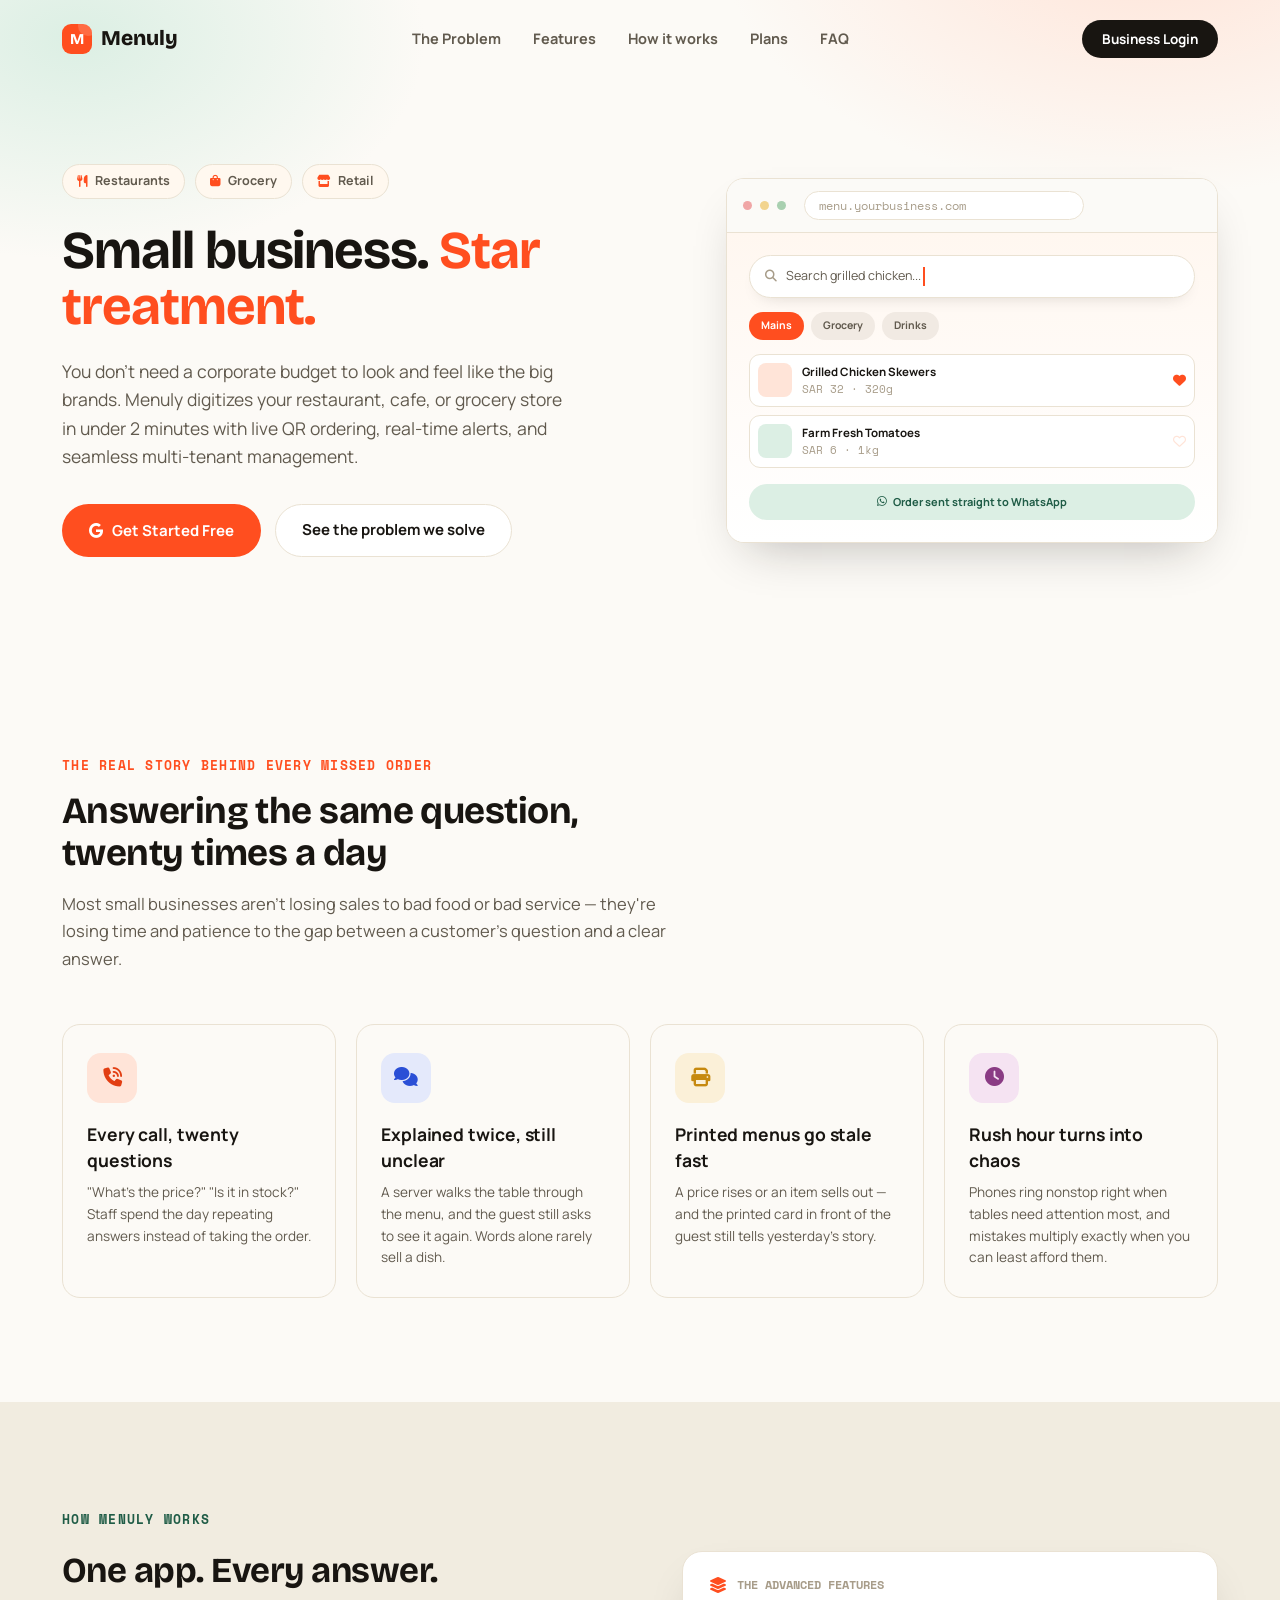
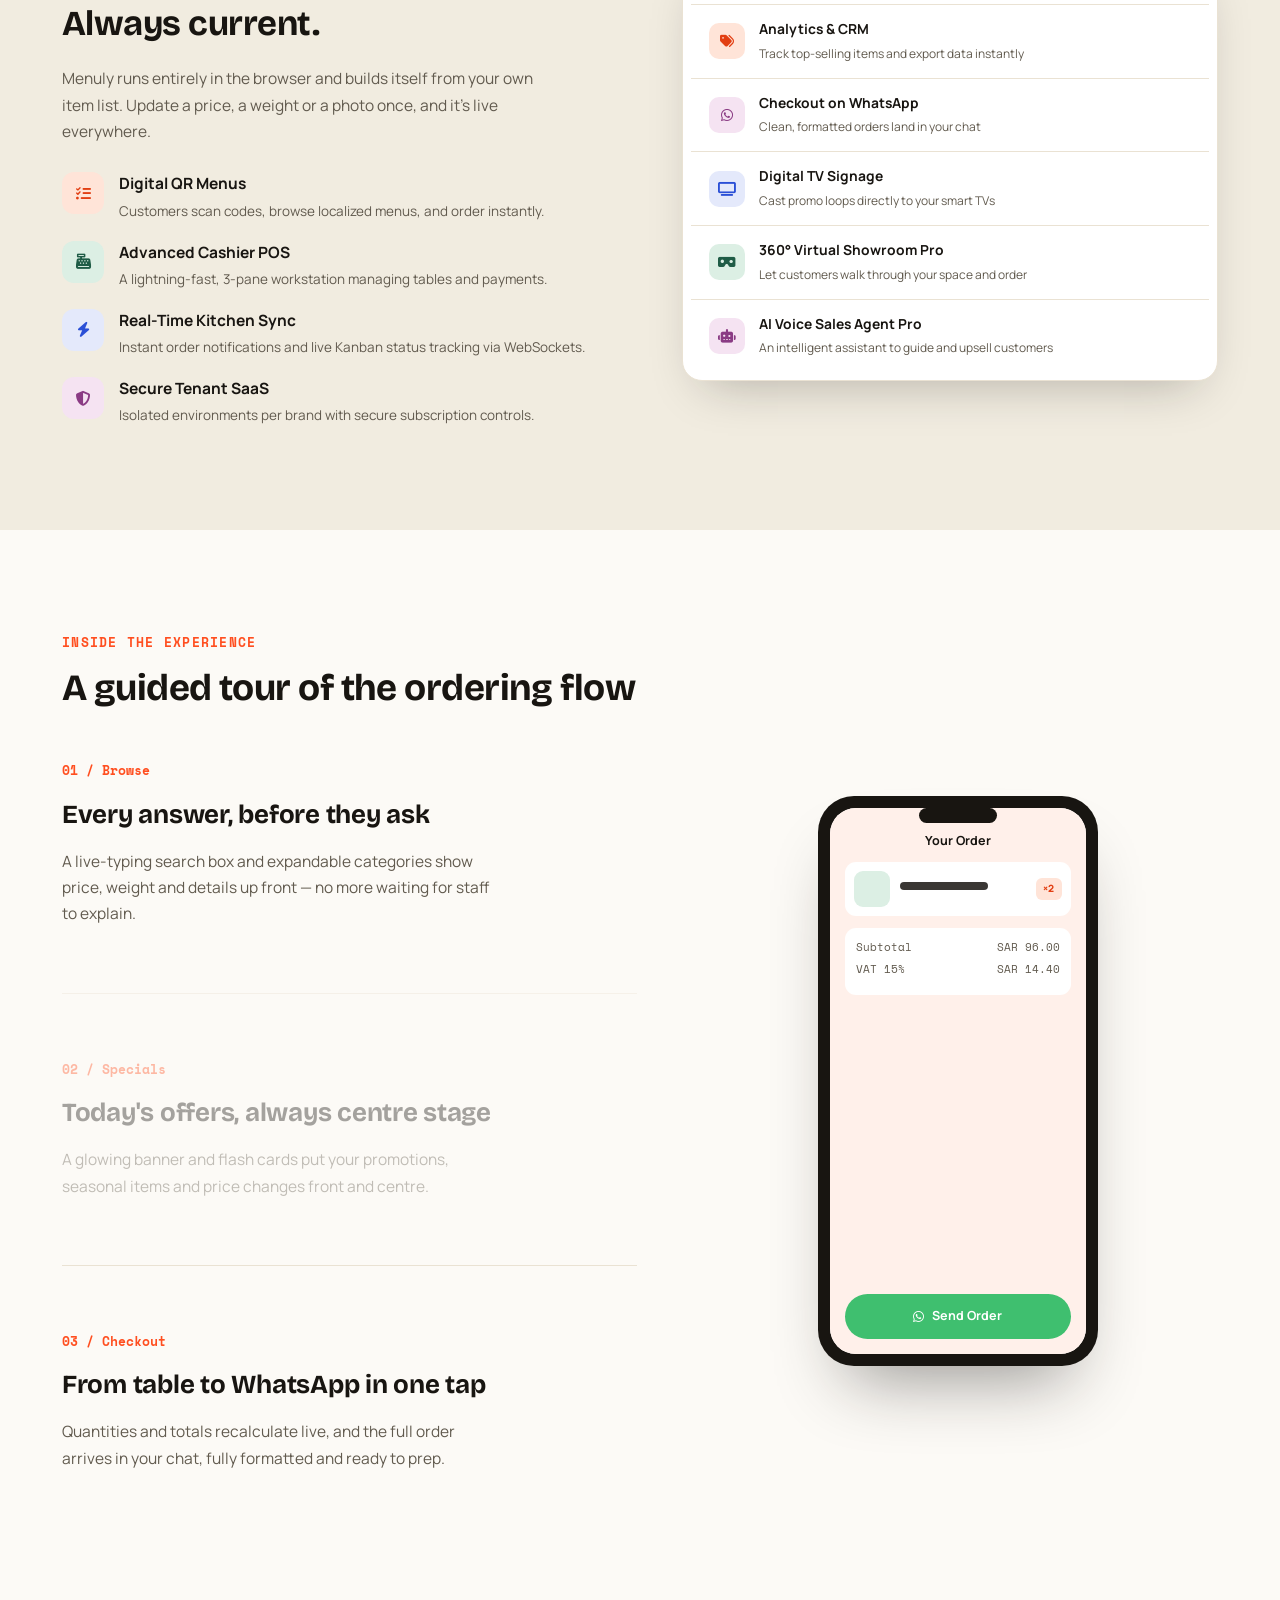
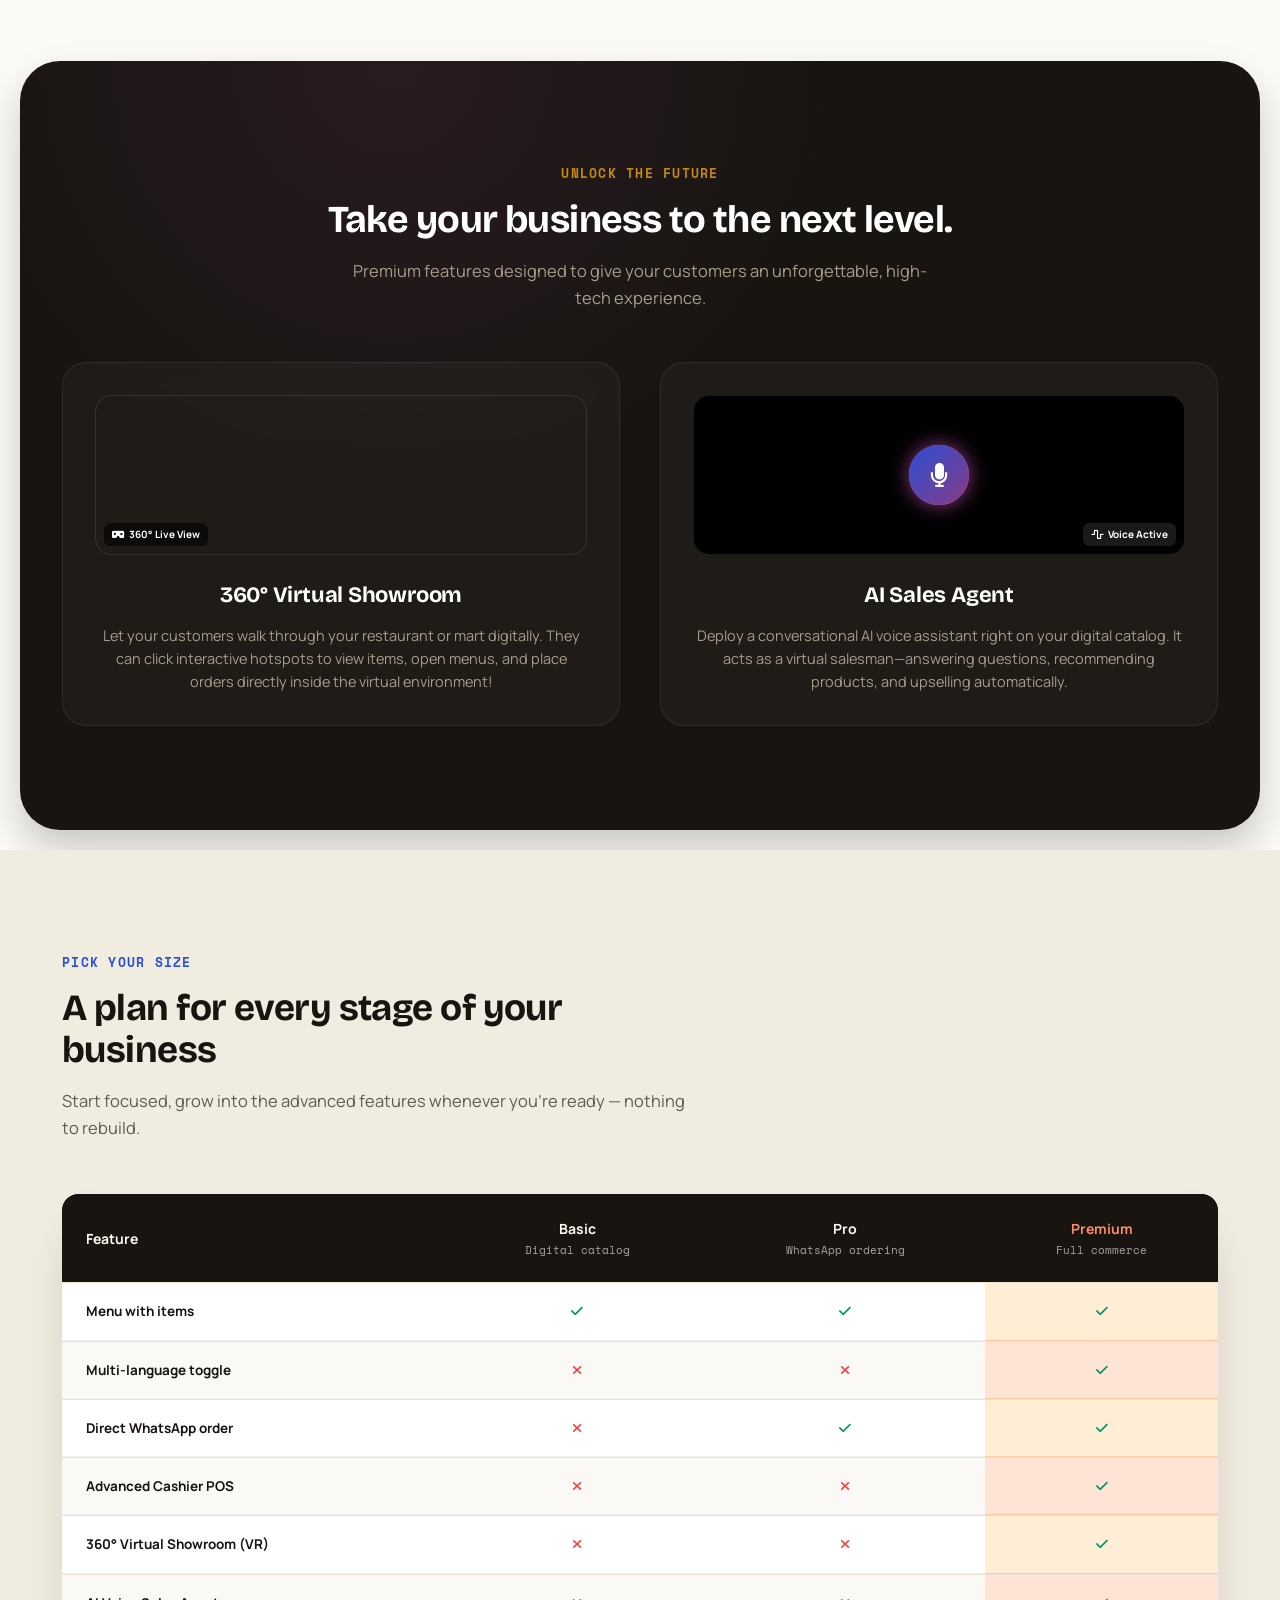
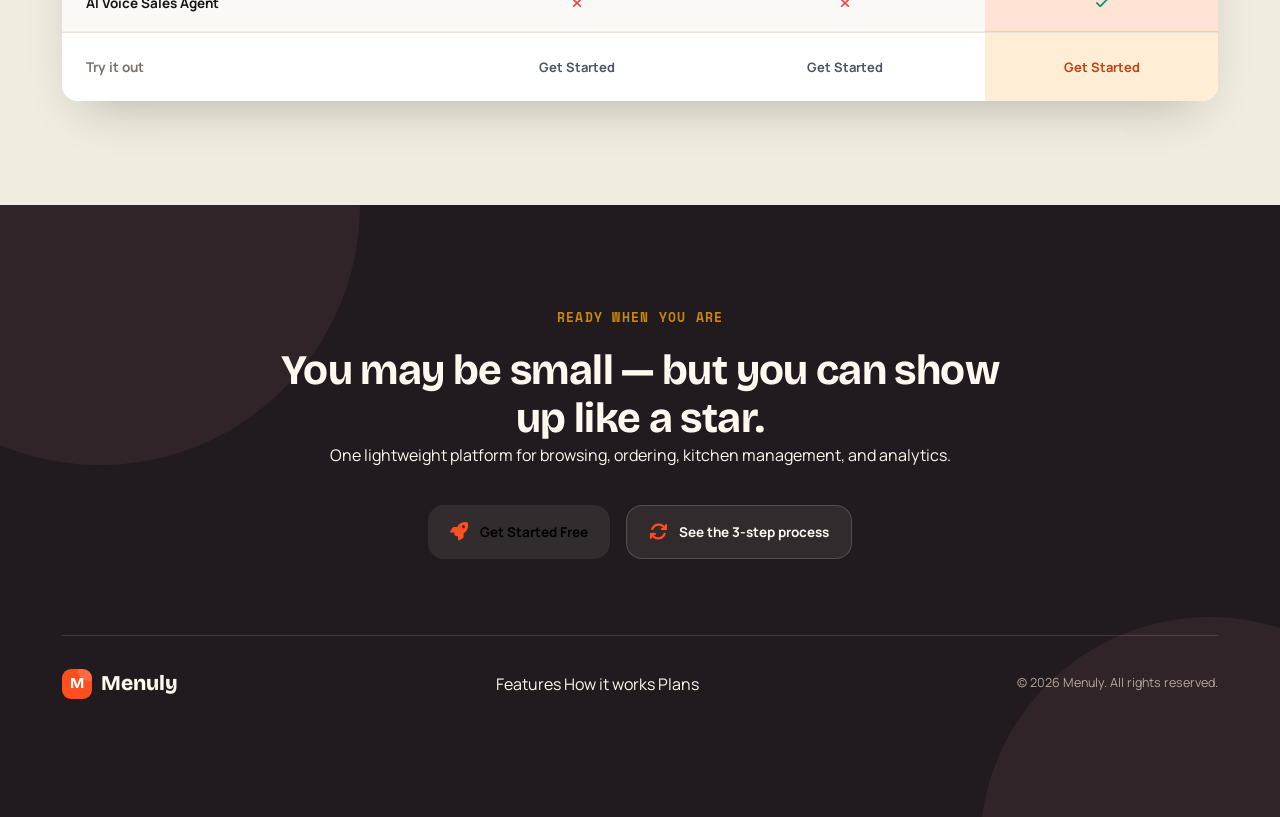
==== commit 8557f54f: "Add files via upload" ====
--- a/index.html
+++ b/index.html
@@ -9,6 +9,8 @@
 <link rel="stylesheet" href="https://cdnjs.cloudflare.com/ajax/libs/font-awesome/6.5.1/css/all.min.css">
 <!-- Supabase JS Client -->
 <script src="https://cdn.jsdelivr.net/npm/@supabase/supabase-js@2"></script>
+<link rel="stylesheet" href="https://cdn.jsdelivr.net/npm/pannellum@2.5.6/build/pannellum.css"/>
+<script src="https://cdn.jsdelivr.net/npm/pannellum@2.5.6/build/pannellum.js"></script>
 <style>
 :root{
   --ink:#181511;
@@ -547,21 +549,8 @@
 <!-- ================= PREMIUM NEXT LEVEL ================= -->
 <section class="premium-features section-pad" style="background: var(--ink); color: #fff; overflow: hidden; position: relative; border-radius: 40px; margin: 20px; box-shadow: 0 20px 40px rgba(0,0,0,0.2);">
   <!-- CSS Animations for Motion Graphics -->
+  <!-- CSS Animations for Motion Graphics -->
   <style>
-    .vr-mockup-container .vr-bg-image {
-        position: absolute;
-        inset: 0;
-        background-image: url('https://raw.githubusercontent.com/DigiDatas/menuly/main/multimedia/RESTAURANT-PAnorama.jpg');
-        background-size: cover;
-        background-position: center;
-        transition: background-size 0.8s ease-in-out;
-    }
-    .vr-mockup-container:hover .vr-bg-image {
-        background-size: auto 260%; /* Zooms in on hover */
-        animation: panVrHover 5s linear infinite alternate;
-    }
-
-    @keyframes panVrHover { 0% { background-position: 0% 50%; } 100% { background-position: 100% 50%; } }
     @keyframes pulseHotspot { 0% { box-shadow: 0 0 0 0 rgba(255,255,255,0.8); } 70% { box-shadow: 0 0 0 12px rgba(255,255,255,0); } 100% { box-shadow: 0 0 0 0 rgba(255,255,255,0); } }
     @keyframes aiWave { 0% { transform: scale(1); opacity: 0.6; } 100% { transform: scale(2.5); opacity: 0; } }
     @keyframes aiPulse { 0%, 100% { transform: scale(1); } 50% { transform: scale(1.05); } }
@@ -581,16 +570,12 @@
       
       <!-- VR Feature Card with Motion Graphic -->
       <div data-reveal style="background: rgba(255,255,255,0.03); border: 1px solid rgba(255,255,255,0.08); border-radius: 24px; padding: 32px; text-align: center; backdrop-filter: blur(10px); transition: transform 0.3s; cursor: default;" onmouseover="this.style.transform='translateY(-10px)'" onmouseout="this.style.transform='translateY(0)'">
-        <!-- VR Mockup Window -->
-        <div class="vr-mockup-container" style="width: 100%; height: 160px; border-radius: 16px; overflow: hidden; position: relative; margin-bottom: 24px; border: 1px solid rgba(255,255,255,0.1);">
-            <!-- Panning Panorama Background -->
-            <div class="vr-bg-image"></div>
-            <!-- Pulsing Hotspot -->
-            <div style="position: absolute; top: 50%; left: 50%; transform: translate(-50%, -50%); width: 24px; height: 24px; background: rgba(255,255,255,0.9); border: 2px solid var(--flame); border-radius: 50%; animation: pulseHotspot 2s infinite; display: flex; align-items: center; justify-content: center;">
-                <i class="fas fa-arrow-up" style="font-size: 10px; color: var(--flame);"></i>
-            </div>
+        <!-- 🌟 REAL VR Engine Window -->
+        <div style="width: 100%; height: 160px; border-radius: 16px; overflow: hidden; position: relative; margin-bottom: 24px; border: 1px solid rgba(255,255,255,0.1); pointer-events: none;">
+            <div id="marketing-vr-viewer" style="width: 100%; height: 100%;"></div>
+            
             <!-- UI Overlay -->
-            <div style="position: absolute; bottom: 8px; left: 8px; background: rgba(0,0,0,0.6); padding: 4px 8px; border-radius: 6px; font-size: 10px; font-weight: bold; color: white; display: flex; align-items: center; gap: 4px;">
+            <div style="position: absolute; bottom: 8px; left: 8px; background: rgba(0,0,0,0.6); padding: 4px 8px; border-radius: 6px; font-size: 10px; font-weight: bold; color: white; display: flex; align-items: center; gap: 4px; z-index: 10;">
                 <i class="fas fa-vr-cardboard"></i> 360° Live View
             </div>
         </div>
@@ -895,6 +880,21 @@
     });
     if (error) alert("Login Error: " + error.message);
 }
+// 🌟 Initialize Real 360 VR on Marketing Page
+window.addEventListener('load', () => {
+    if (typeof pannellum !== 'undefined') {
+        pannellum.viewer('marketing-vr-viewer', {
+            "type": "equirectangular",
+            "panorama": "https://raw.githubusercontent.com/DigiDatas/menuly/main/multimedia/RESTAURANT-PAnorama.jpg",
+            "autoLoad": true,
+            "showControls": false,
+            "mouseZoom": false,
+            "keyboardZoom": false,
+            "disableKeyboardCtrl": true,
+            "autoRotate": -2  // Rotates slowly right to left
+        });
+    }
+});
 </script>
 </body>
-</html>
+</html>
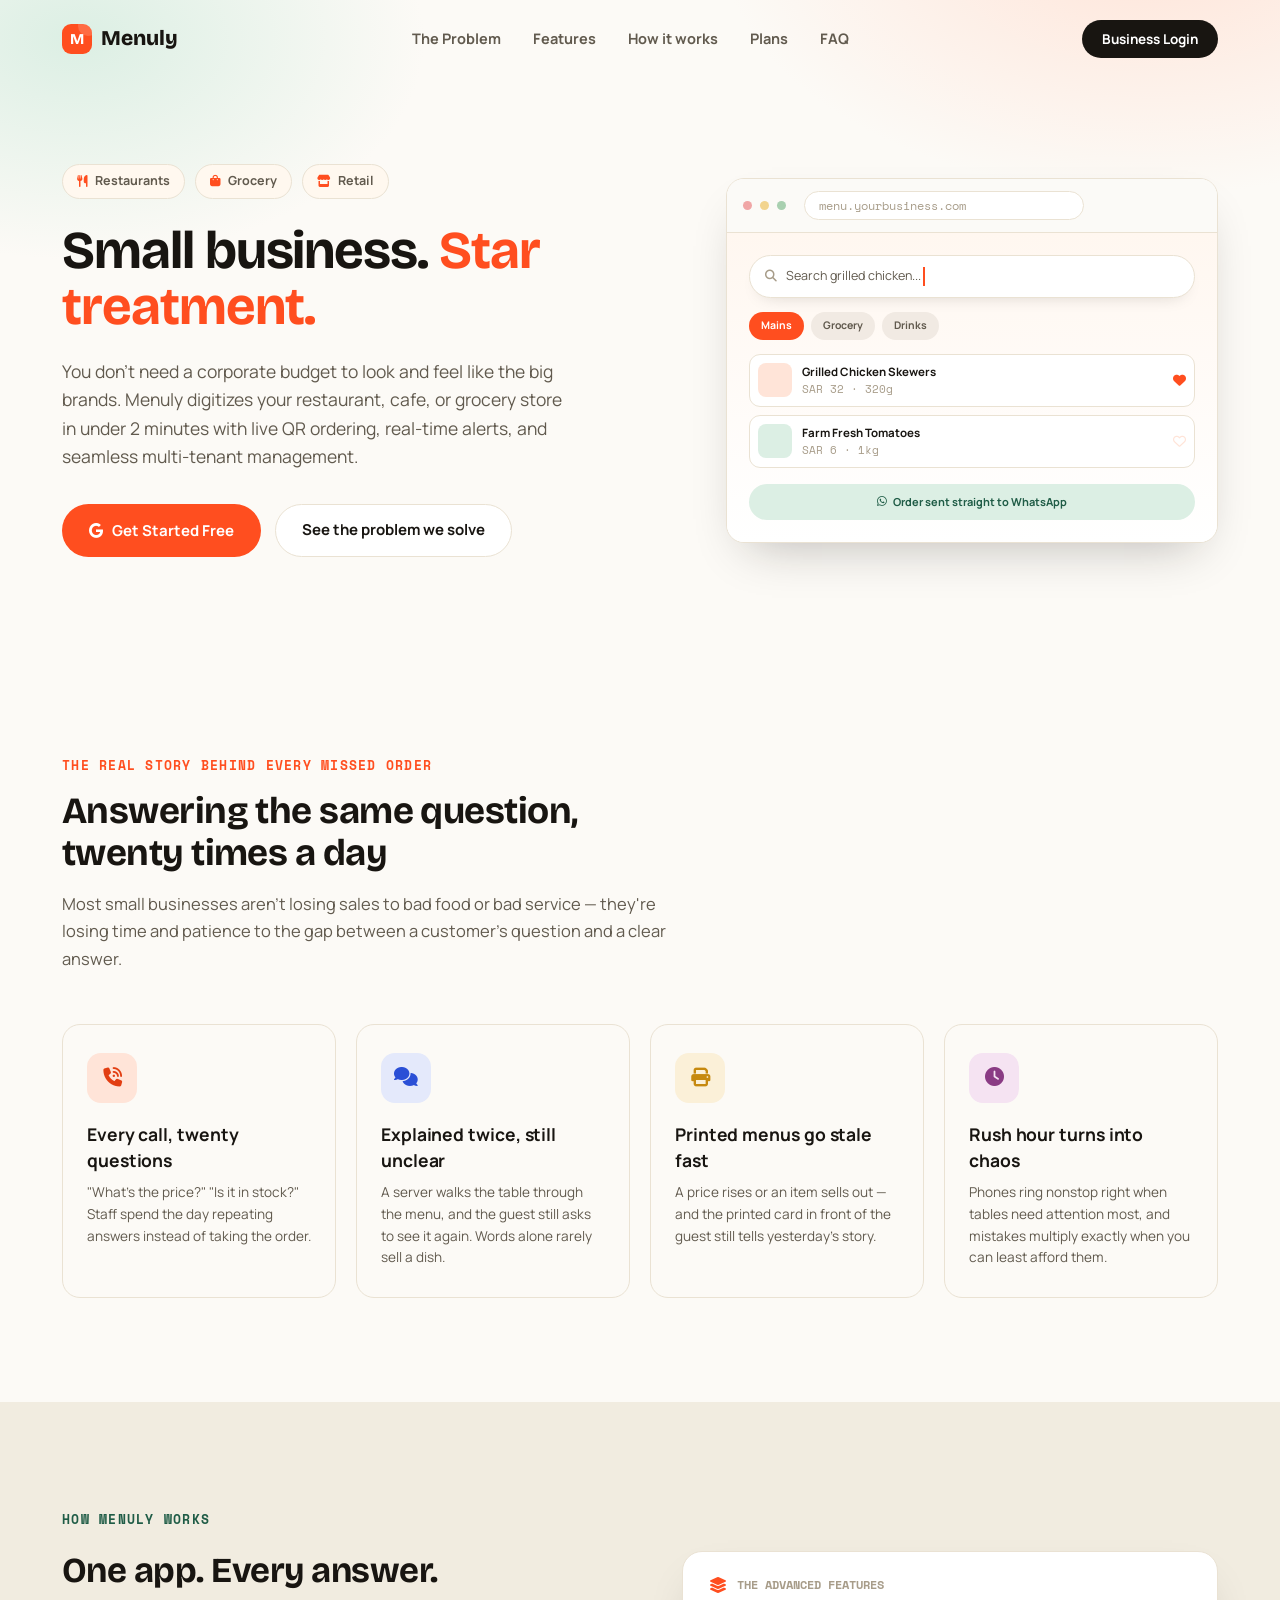
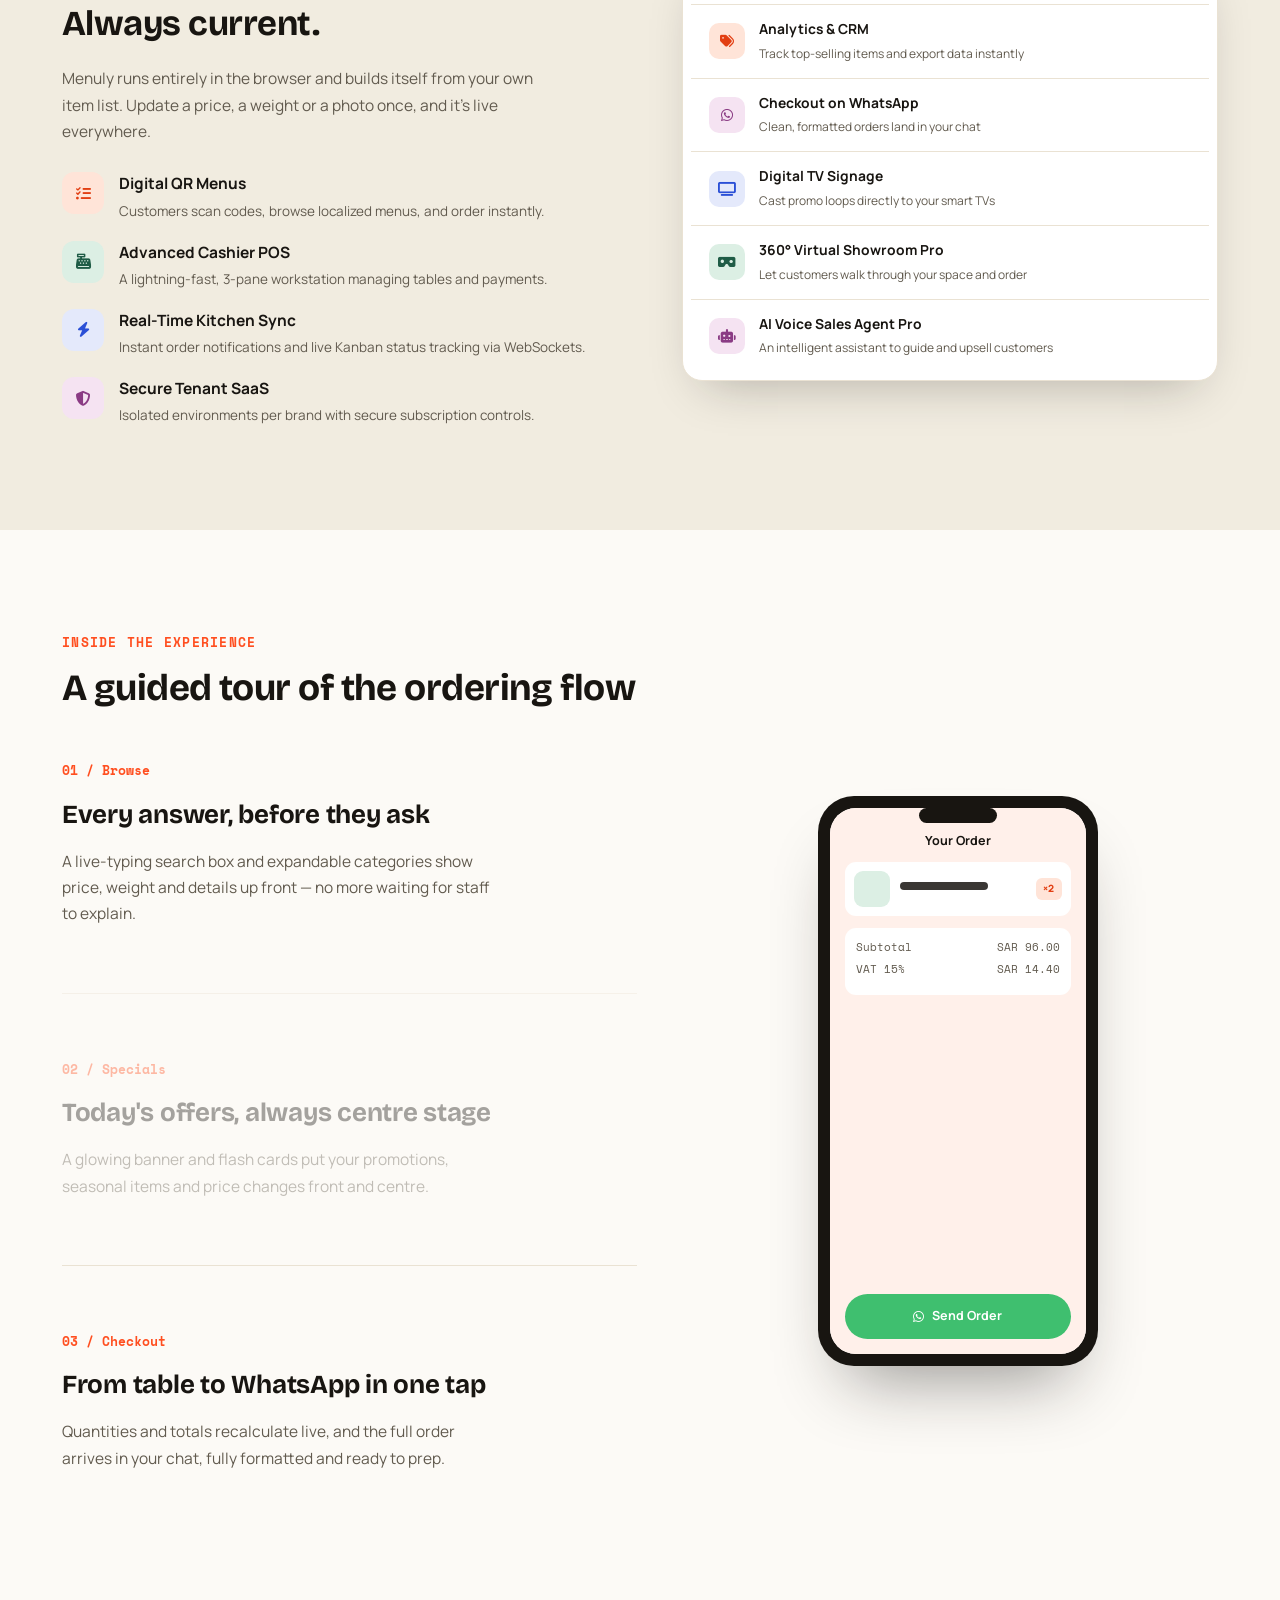
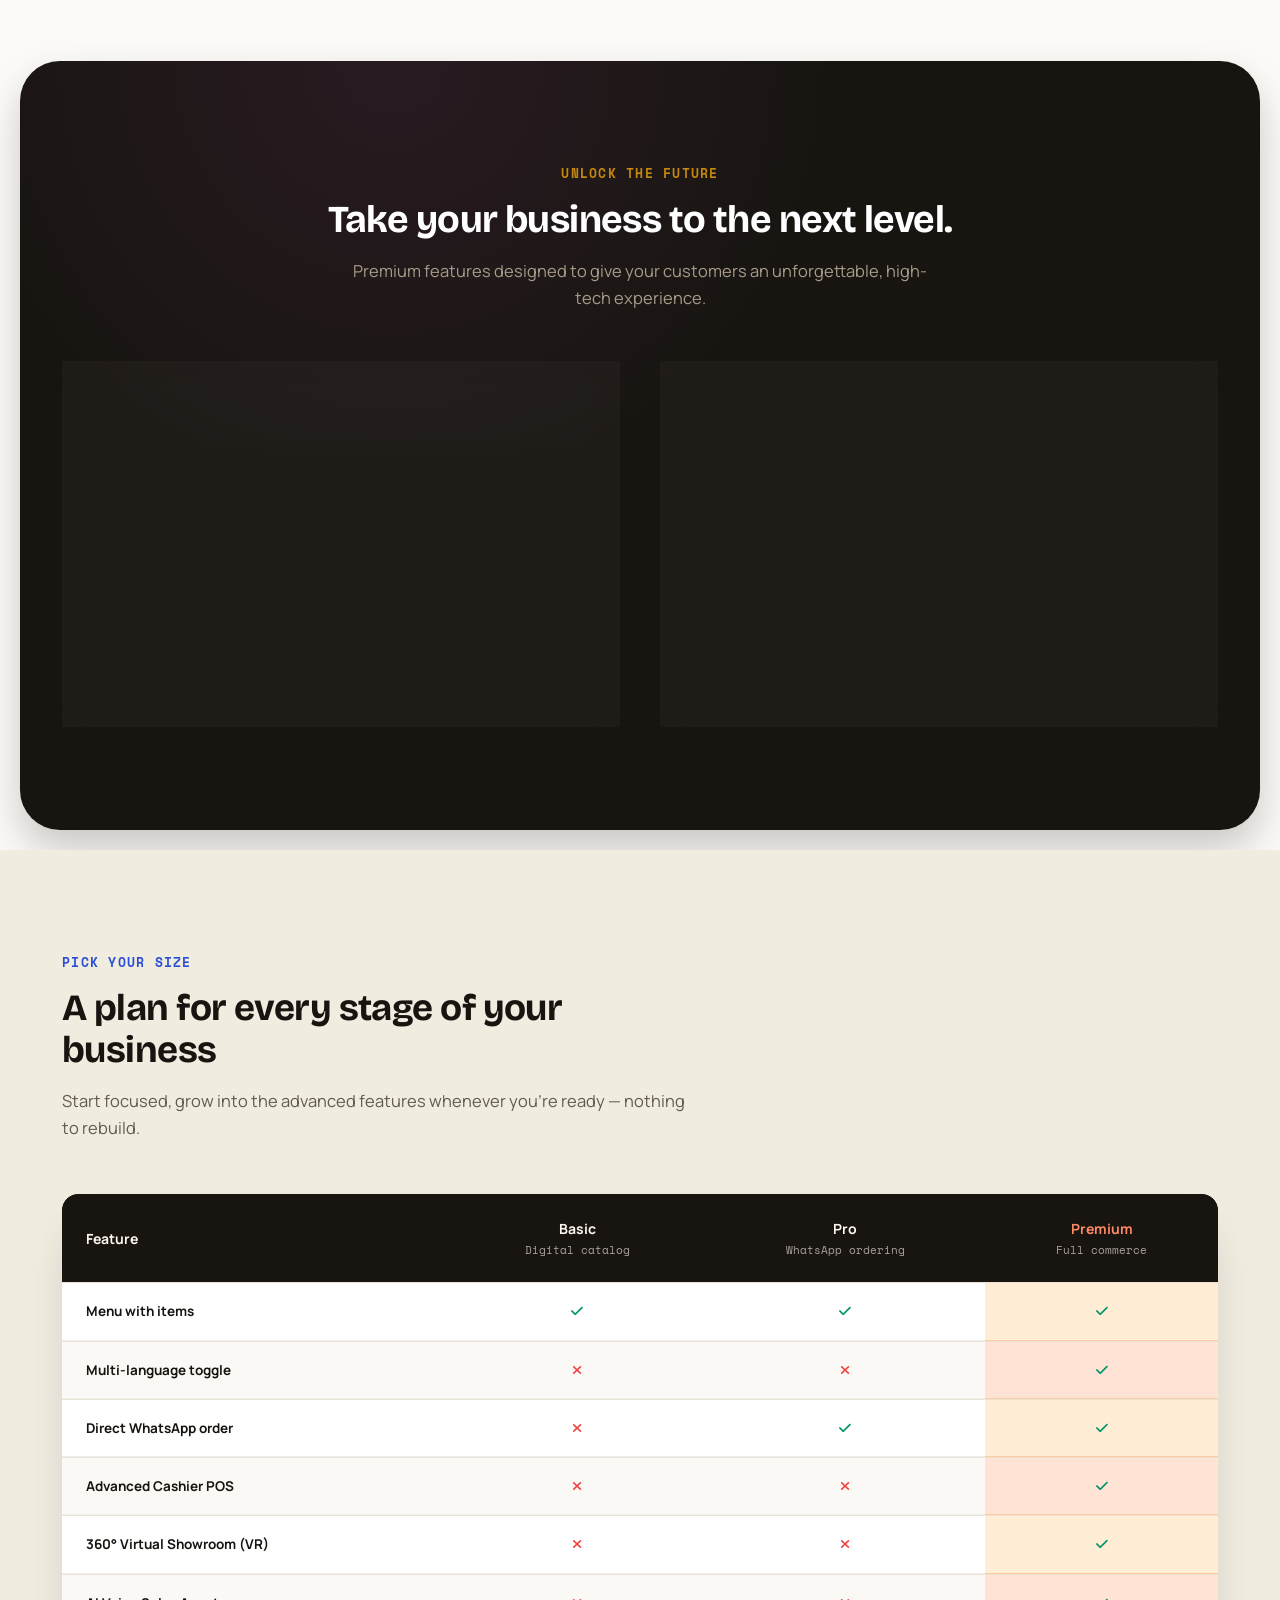
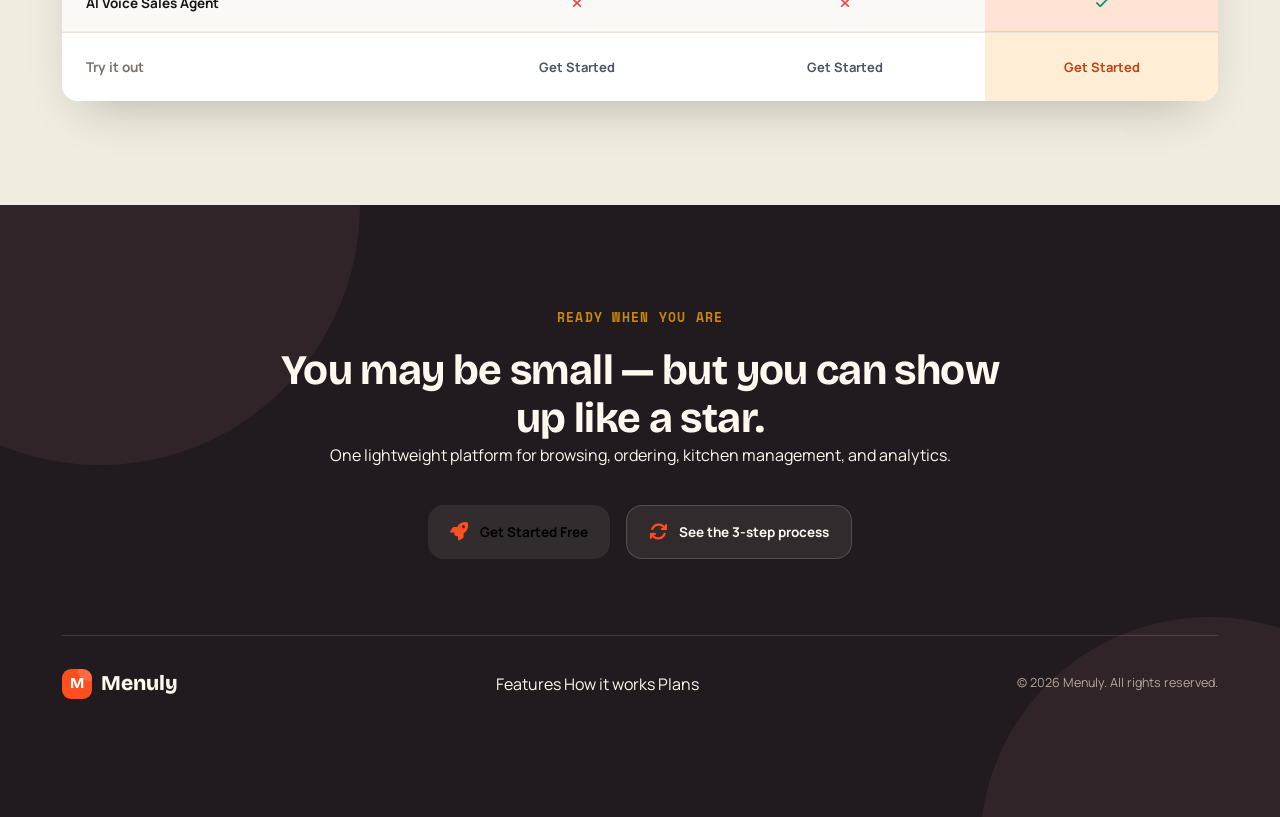
==== commit e144a0aa: "Update index.html" ====
--- a/index.html
+++ b/index.html
@@ -326,7 +326,7 @@
       <a href="#plans">Plans</a>
       <a href="#faq">FAQ</a>
     </div>
-    <button onclick="openLoginModal()" class="nav-cta hidden-mobile">Business Login</button>
+    <button onclick="openLoginModal('login')" class="nav-cta hidden-mobile">Business Login</button>
     <button class="nav-toggle" id="navToggle" aria-label="Open menu"><i class="fa-solid fa-bars"></i></button>
   </div>
   <div class="mobile-menu" id="mobileMenu">
@@ -335,7 +335,7 @@
     <a href="#steps">How it works</a>
     <a href="#plans">Plans</a>
     <a href="#faq">FAQ</a>
-    <button onclick="openLoginModal()" class="nav-cta" style="margin-top:10px; width:100%;">Business Login</button>
+    <button onclick="openLoginModal('login')" class="nav-cta" style="margin-top:10px; width:100%;">Business Login</button>
   </div>
 </nav>
 
@@ -700,13 +700,18 @@
 
 <!-- ================= UNIFIED TREE-LAYOUT LOGIN MODAL ================= -->
 <div id="loginModal" class="modal-overlay">
-  <!-- Increased max-width to cleanly fit two columns -->
-  <div class="modal-box" style="max-width: 680px; padding: 40px;">
+  <!-- Added id="auth-modal-box" -->
+  <div id="auth-modal-box" class="modal-box" style="max-width: 680px; padding: 40px; transition: max-width 0.3s ease;">
     <button onclick="closeLoginModal()" class="modal-close"><i class="fas fa-times"></i></button>
 
     <div class="modal-step active" style="text-align: center;">
-      <h2 style="margin-bottom: 8px; font-size: 28px;">What are you building?</h2>
-      <p style="margin-bottom: 32px; font-size: 14px; color: var(--ink-soft);">Select your business type and click <strong style="color: var(--ink);">Continue with Google</strong> to register your new store.</p>
+      <!-- Added id="modal-auth-title" -->
+      <h2 id="modal-auth-title" style="margin-bottom: 8px; font-size: 28px;">What are you building?</h2>
+      <!-- Added id="modal-auth-desc" -->
+      <p id="modal-auth-desc" style="margin-bottom: 32px; font-size: 14px; color: var(--ink-soft);">Select your business type and click <strong style="color: var(--ink);">Continue with Google</strong> to register your new store.</p>
+      
+      <!-- Split Two-Column "Tree" Layout (Added id="modal-tree-layout") -->
+      <div id="modal-tree-layout" style="display: flex; gap: 24px; margin-bottom: 32px; text-align: left;">
       
       <!-- Split Two-Column "Tree" Layout -->
       <div style="display: flex; gap: 24px; margin-bottom: 32px; text-align: left;">
@@ -829,12 +834,36 @@
 const SUPABASE_KEY = "sb_publishable_we3X4oxc_1R2mQVtlSuJVA_gGcQoQ-k";
 const supabaseClient = window.supabase.createClient(SUPABASE_URL, SUPABASE_KEY);
 
-function openLoginModal() {
-    document.getElementById('loginModal').classList.add('open');
-    
-    // Auto-select the first restaurant option by default to guide the user
-    const firstFoodBtn = document.querySelector('.sub-cat-btn');
-    if (firstFoodBtn) selectSubCat('restaurant', firstFoodBtn);
+function openLoginModal(mode = 'signup') {
+    const modal = document.getElementById('loginModal');
+    const box = document.getElementById('auth-modal-box');
+    const title = document.getElementById('modal-auth-title');
+    const desc = document.getElementById('modal-auth-desc');
+    const treeLayout = document.getElementById('modal-tree-layout');
+
+    // 🌟 SMART CHAMELEON MODAL LOGIC
+    if (mode === 'login') {
+        // Shrink the modal and hide the selection tree for existing users
+        box.style.maxWidth = '420px';
+        title.textContent = 'Welcome Back';
+        desc.innerHTML = 'Sign in to securely access your business dashboard.';
+        treeLayout.style.display = 'none';
+        
+        // Failsafe: Ensures existing users don't overwrite their DB type on login
+        localStorage.removeItem('pending_business_type'); 
+    } else {
+        // Expand the modal and show the selection tree for new users
+        box.style.maxWidth = '680px';
+        title.textContent = 'What are you building?';
+        desc.innerHTML = 'Select your business type and click <strong style="color: var(--ink);">Continue with Google</strong> to register your new store.';
+        treeLayout.style.display = 'flex';
+        
+        // Auto-select the first restaurant option by default to guide new users
+        const firstFoodBtn = document.querySelector('.sub-cat-btn');
+        if (firstFoodBtn) selectSubCat('restaurant', firstFoodBtn);
+    }
+
+    modal.classList.add('open');
 }
 
 function closeLoginModal() {
@@ -897,4 +926,4 @@
 });
 </script>
 </body>
-</html>+</html>
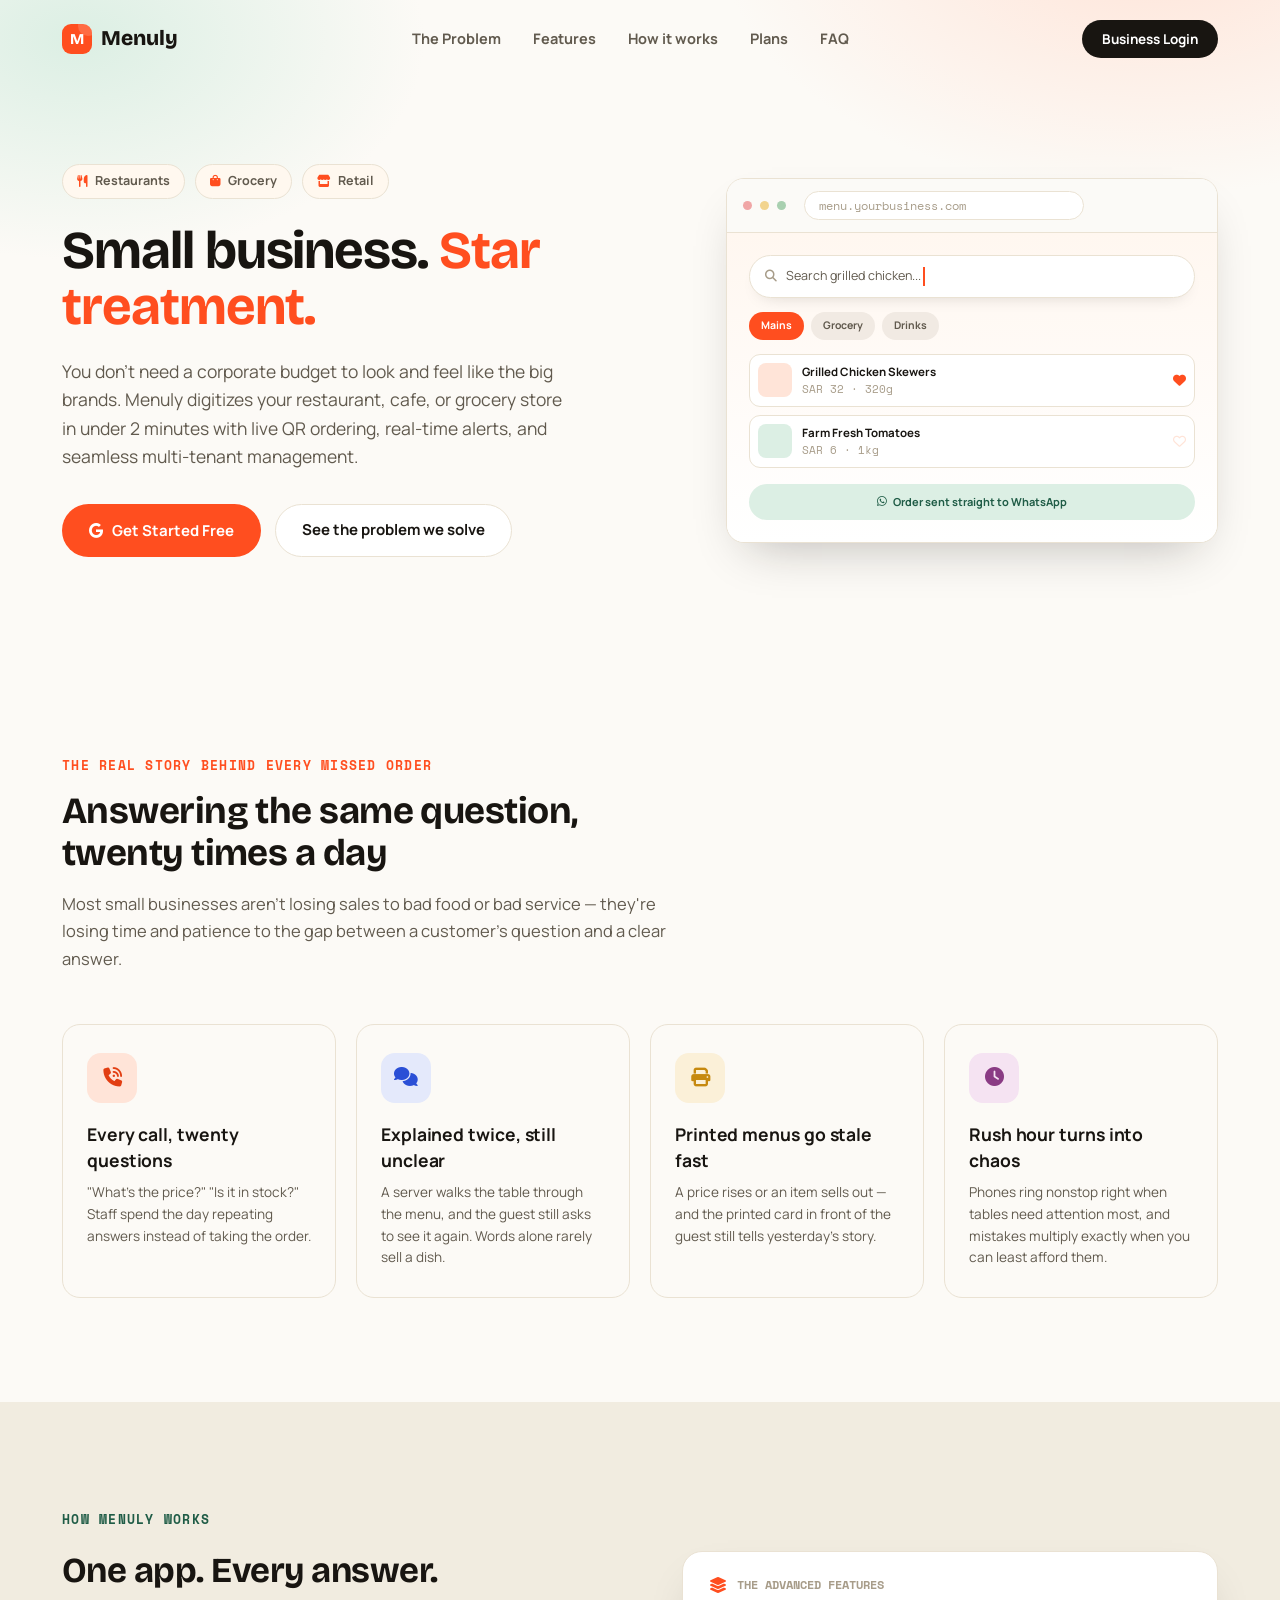
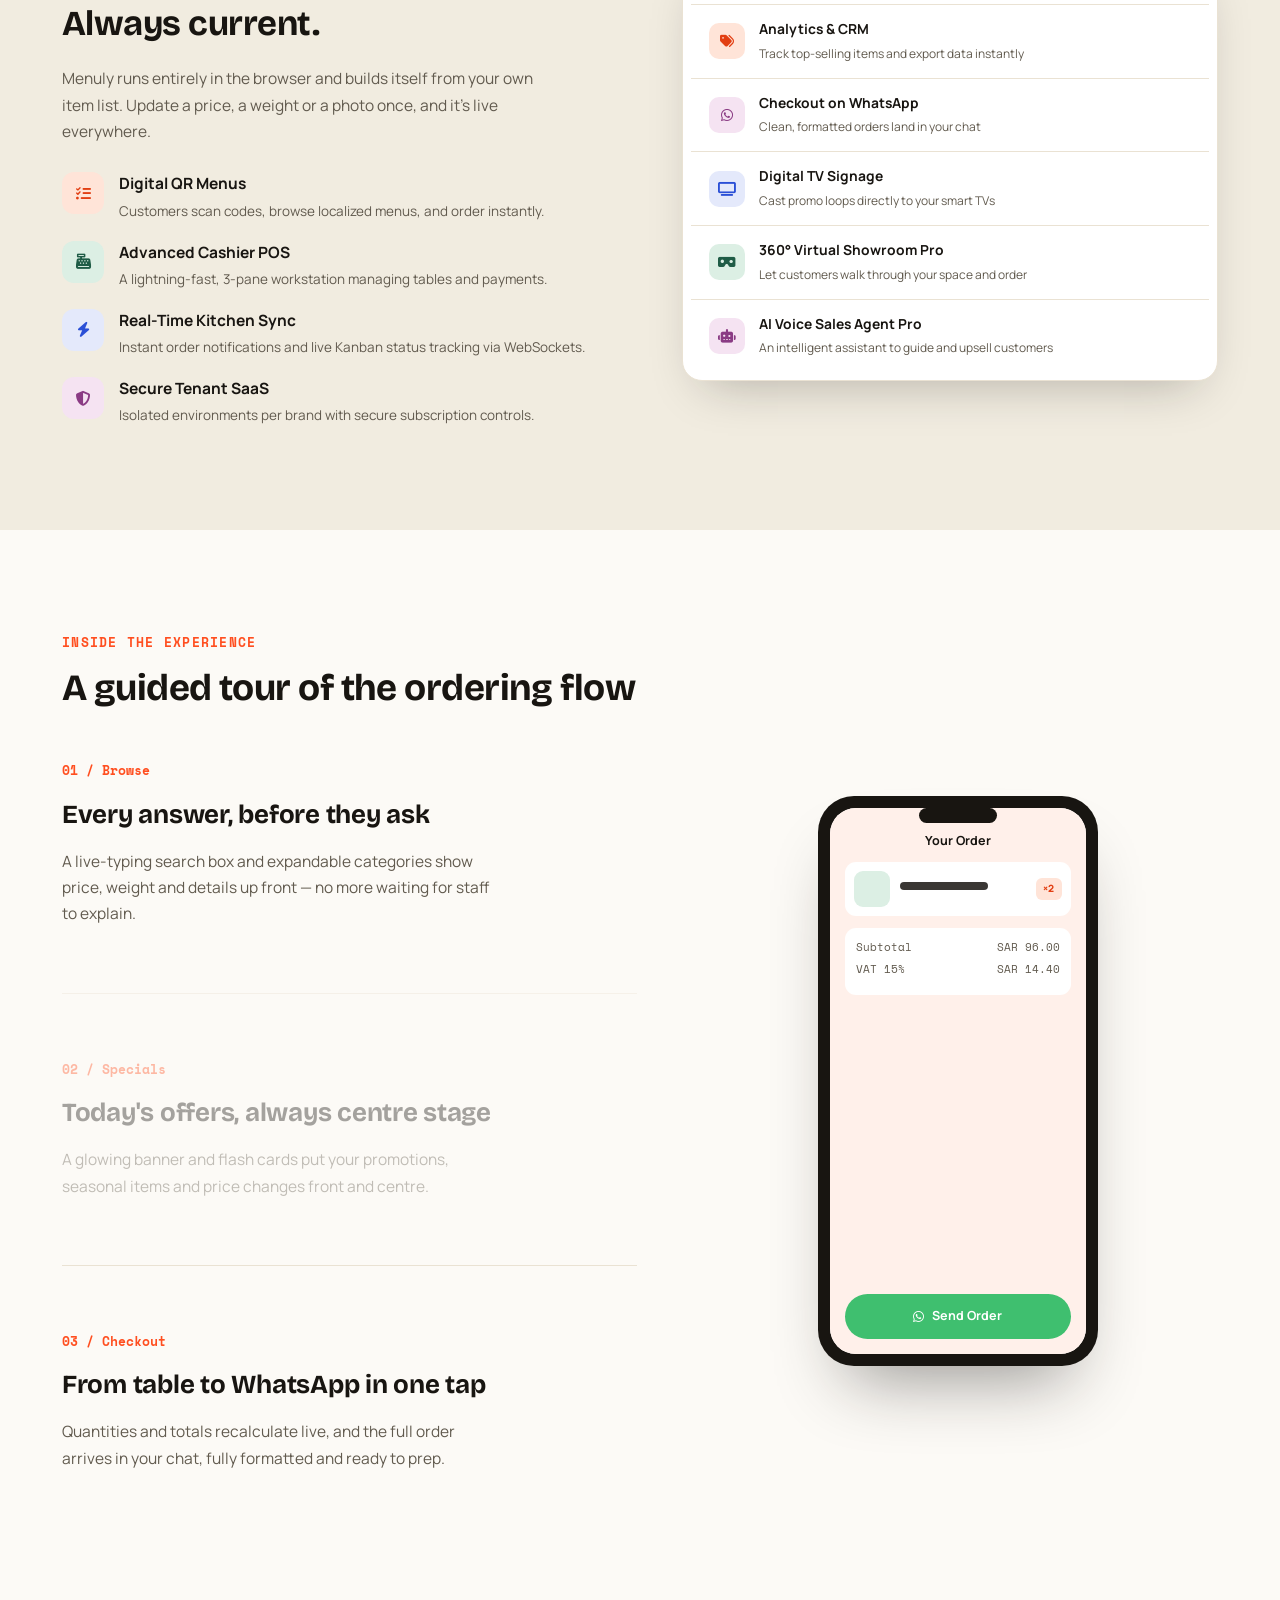
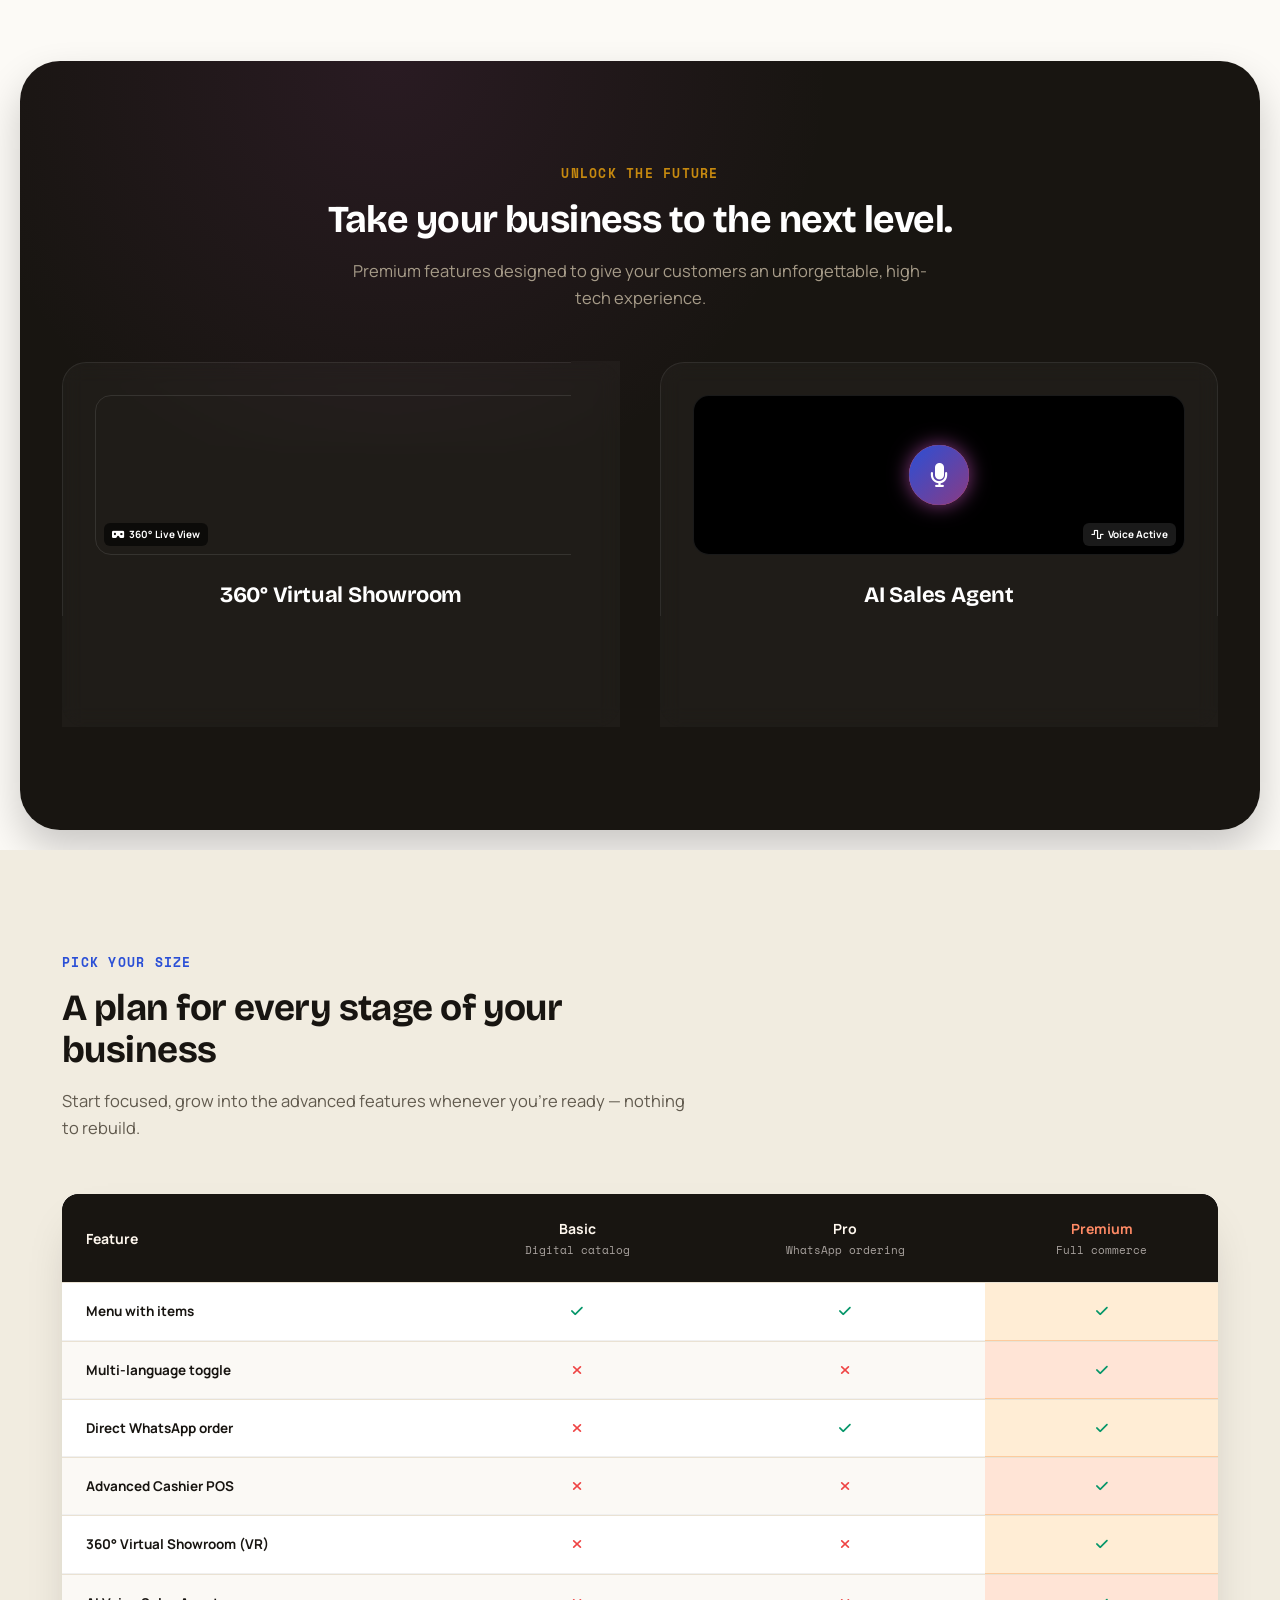
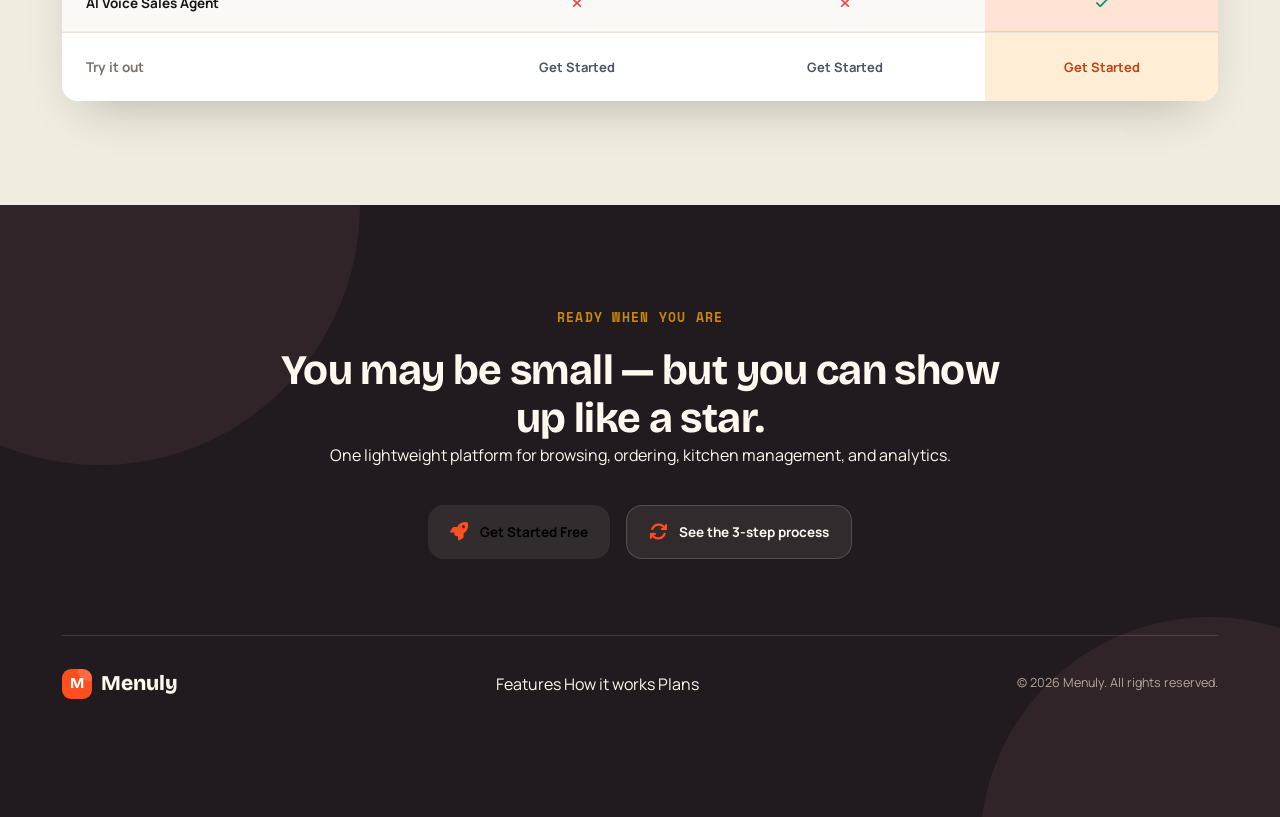
==== commit de3daa47: "Update index.html" ====
--- a/index.html
+++ b/index.html
@@ -711,11 +711,7 @@
       <p id="modal-auth-desc" style="margin-bottom: 32px; font-size: 14px; color: var(--ink-soft);">Select your business type and click <strong style="color: var(--ink);">Continue with Google</strong> to register your new store.</p>
       
       <!-- Split Two-Column "Tree" Layout (Added id="modal-tree-layout") -->
-      <div id="modal-tree-layout" style="display: flex; gap: 24px; margin-bottom: 32px; text-align: left;">
-      
-      <!-- Split Two-Column "Tree" Layout -->
-      <div style="display: flex; gap: 24px; margin-bottom: 32px; text-align: left;">
-        
+      <div id="modal-tree-layout" style="display: flex; gap: 24px; margin-bottom: 32px; text-align: left;">        
         <!-- LEFT COLUMN: Restaurant (Flame Colored) -->
         <div style="flex: 1; border-right: 1px solid var(--line); padding-right: 24px;">
             <div style="display: flex; items-center; gap: 8px; margin-bottom: 16px; color: var(--flame-dark);">
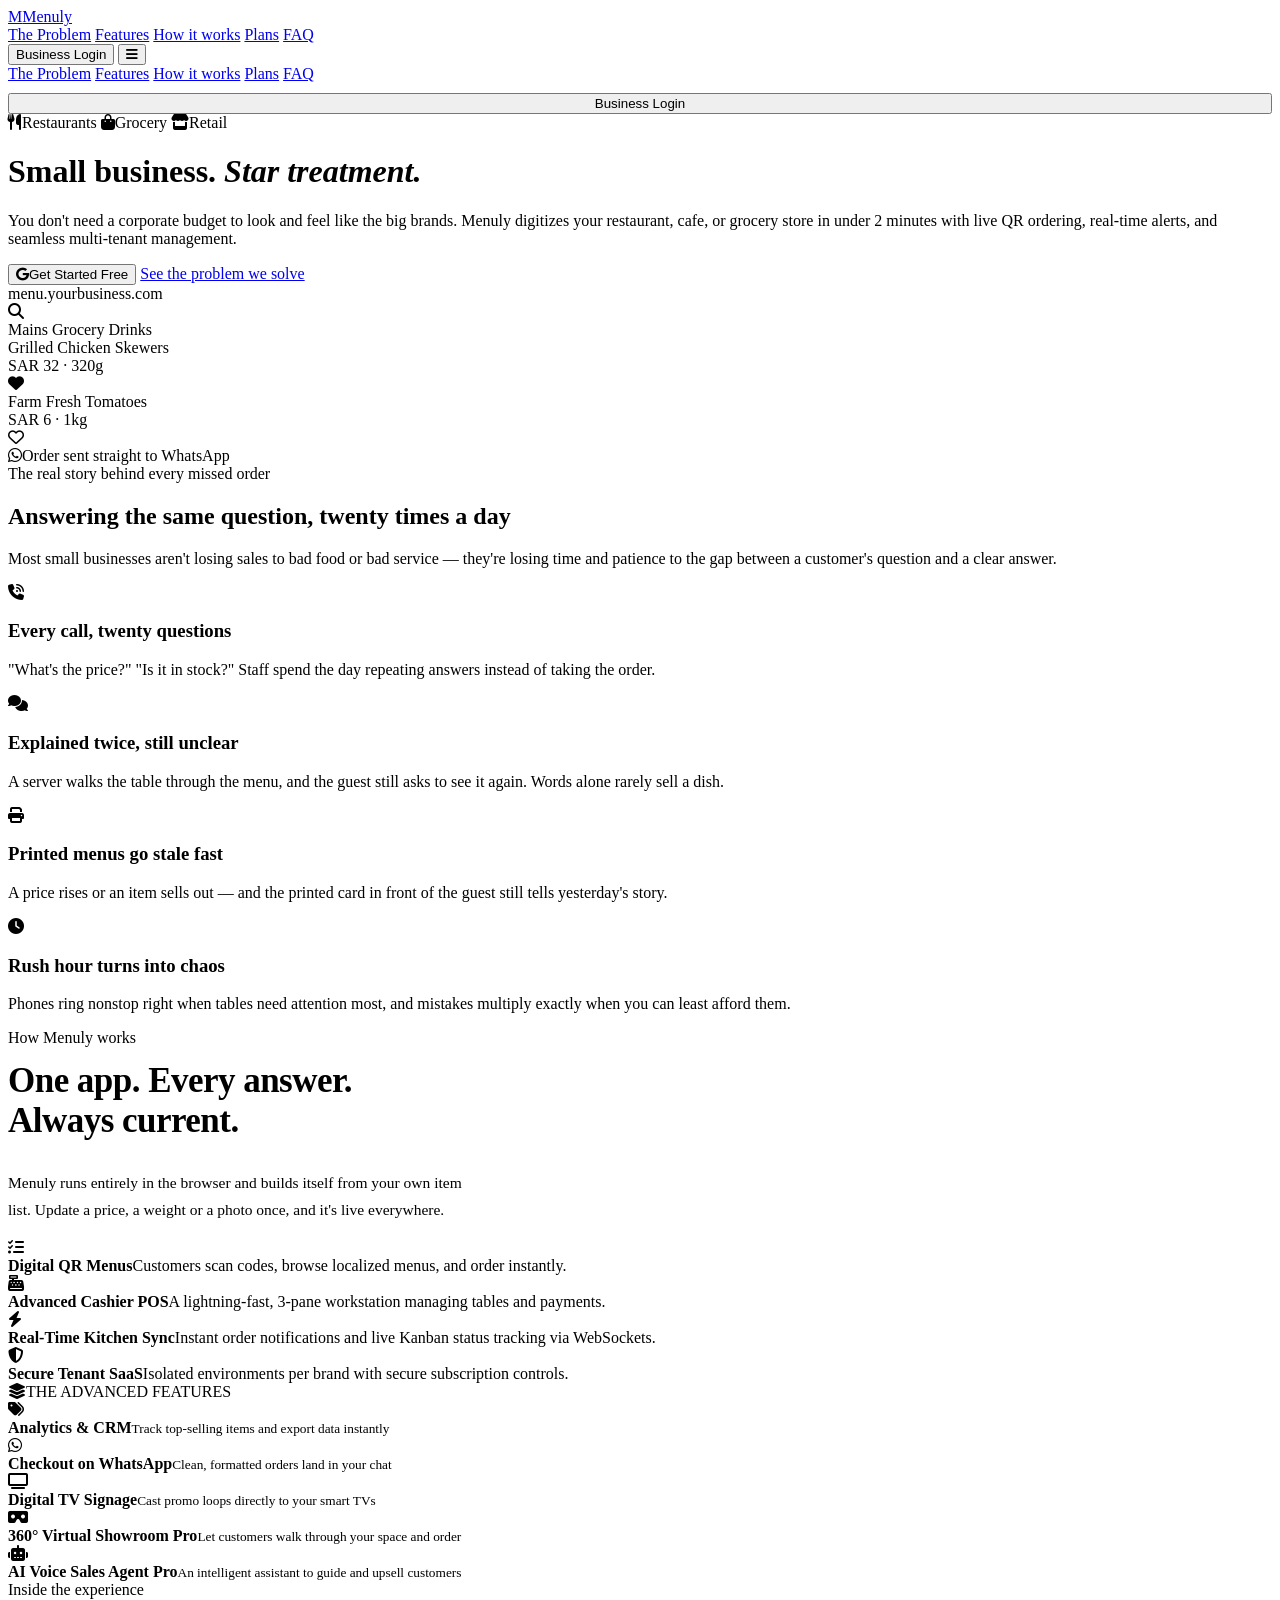
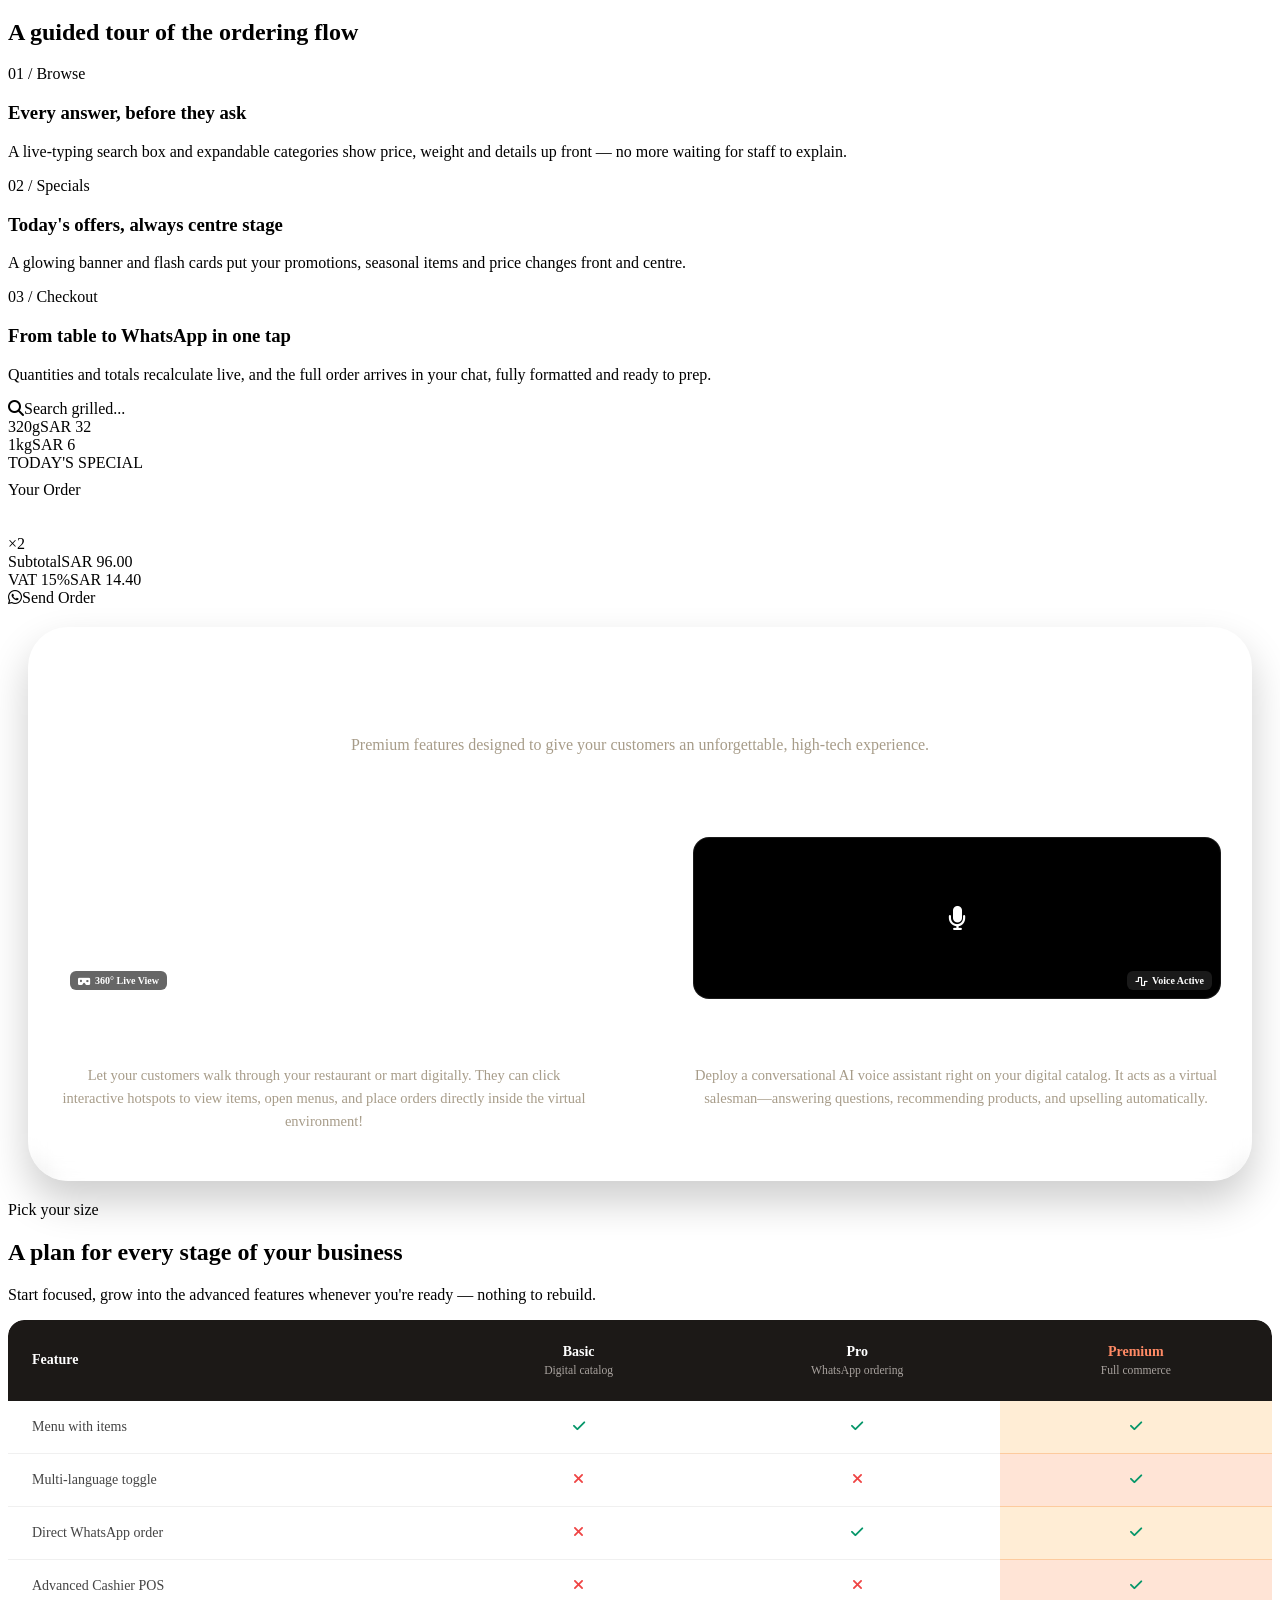
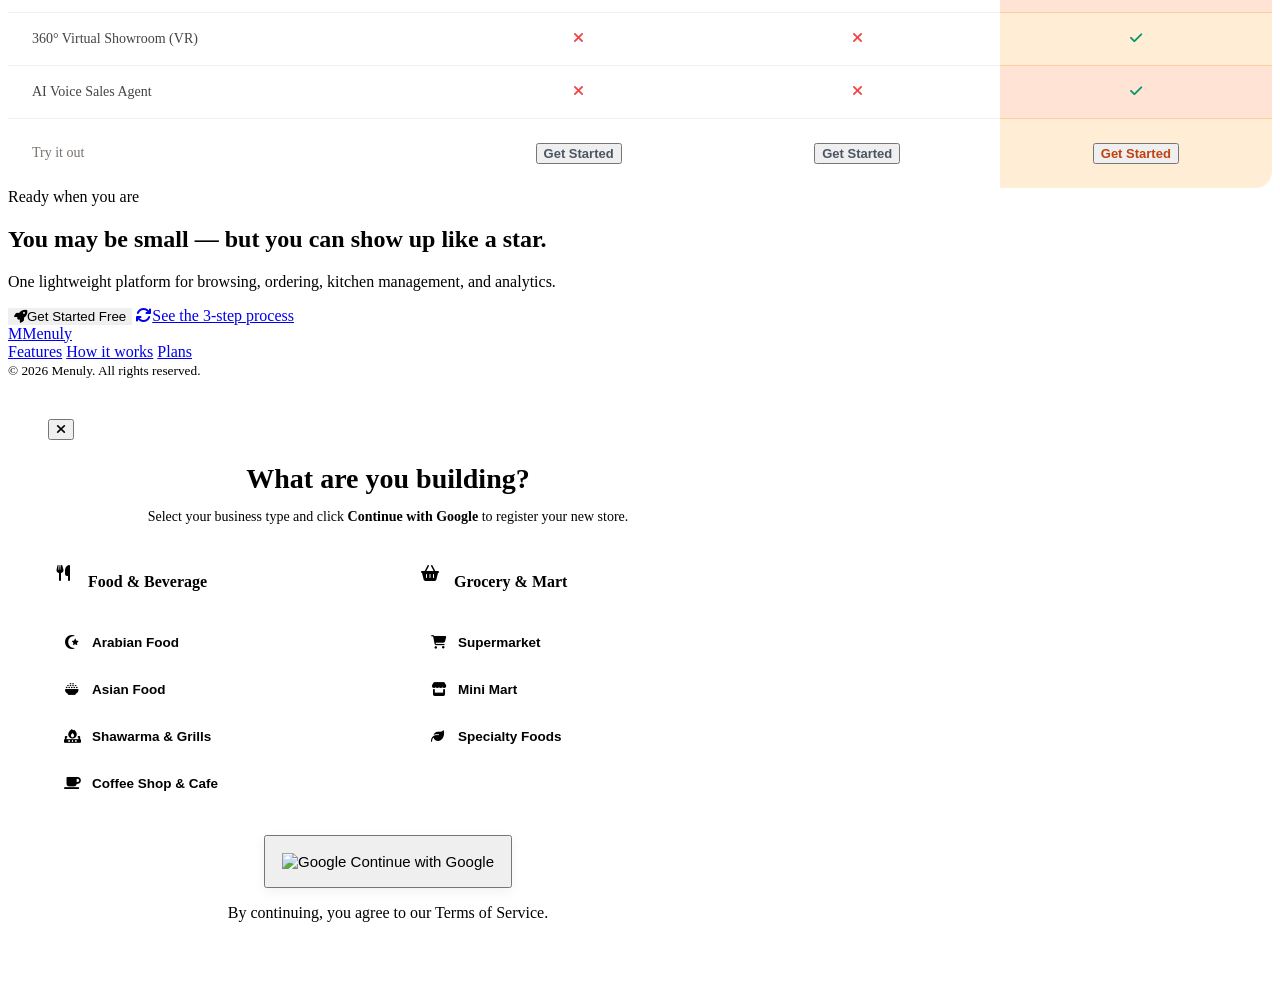
==== commit 3434b02d: "Update index.html" ====
--- a/index.html
+++ b/index.html
@@ -11,308 +11,8 @@
 <script src="https://cdn.jsdelivr.net/npm/@supabase/supabase-js@2"></script>
 <link rel="stylesheet" href="https://cdn.jsdelivr.net/npm/pannellum@2.5.6/build/pannellum.css"/>
 <script src="https://cdn.jsdelivr.net/npm/pannellum@2.5.6/build/pannellum.js"></script>
-<style>
-:root{
-  --ink:#181511;
-  --ink-soft:#615A4E;
-  --ink-faint:#A79C89;
-  --bg:#FCFAF6;
-  --bg-alt:#F1ECE0;
-  --flame:#FF4E1F;
-  --flame-dark:#E23E12;
-  --flame-tint:#FFE4D8;
-  --pine:#1F5C46;
-  --pine-tint:#DCEFE4;
-  --cobalt:#2A4FD6;
-  --cobalt-tint:#E4E9FB;
-  --plumhue:#8A3B84;
-  --plum-tint:#F5E3F2;
-  --gold:#C6890F;
-  --gold-tint:#FBF0D8;
-  --ink2:#211A1E;
-  --ink3:#302428;
-  --cream:#FFF8EF;
-  --line:#EAE2D3;
-  --shadow: 0 22px 48px -22px rgba(24,21,17,0.30);
-  --font-display:'Bricolage Grotesque', sans-serif;
-  --font-body:'Manrope', sans-serif;
-  --font-mono:'Space Mono', monospace;
-}
-*{box-sizing:border-box;}
-html{scroll-behavior:smooth;}
-@media (prefers-reduced-motion: reduce){ html{scroll-behavior:auto;} *{animation-duration:0.001ms !important; transition-duration:0.001ms !important;} }
-body{margin:0; font-family:var(--font-body); color:var(--ink); background:var(--bg); line-height:1.5; -webkit-font-smoothing:antialiased;}
-img,svg{display:block;max-width:100%;}
-a{color:inherit;text-decoration:none;}
-h1,h2,h3,h4{font-family:var(--font-display); margin:0; font-weight:700; letter-spacing:-0.01em;}
-p{margin:0;}
-ul{margin:0;padding:0;list-style:none;}
-button{font-family:inherit;cursor:pointer; border:none; background:none; padding:0;}
-:focus-visible{outline:2px solid var(--flame); outline-offset:3px; border-radius:4px;}
-.wrap{max-width:1220px; margin:0 auto; padding:0 32px;}
-.eyebrow{font-family:var(--font-mono); font-size:12.5px; letter-spacing:0.1em; text-transform:uppercase; font-weight:700;}
-section{position:relative;}
-.section-pad{padding:104px 0;}
-.section-head{max-width:640px; margin-bottom:52px;}
-.section-head .eyebrow{color:var(--flame); margin-bottom:14px; display:block;}
-.section-head h2{font-size:37px; line-height:1.14; letter-spacing:-0.015em;}
-.section-head p{margin-top:16px; font-size:16.5px; color:var(--ink-soft); line-height:1.65;}
-[data-reveal]{opacity:0; transform:translateY(22px); transition:opacity .7s ease, transform .7s ease;}
-[data-reveal].in{opacity:1; transform:translateY(0);}
-
-/* ---------- NAV ---------- */
-.nav{position:fixed; top:0; left:0; right:0; z-index:100; padding:20px 0; transition:background .35s ease, padding .35s ease, box-shadow .35s ease;}
-.nav.scrolled{background:rgba(252,250,246,0.88); backdrop-filter:blur(10px); padding:13px 0; box-shadow:0 1px 0 var(--line);}
-.nav-inner{display:flex; align-items:center; justify-content:space-between;}
-.logo{display:flex; align-items:center; gap:9px; font-family:var(--font-display); font-weight:800; font-size:21px; color:var(--ink);}
-.logo-mark{width:30px;height:30px;border-radius:9px;background:var(--flame); display:flex;align-items:center;justify-content:center;color:#fff;font-size:14px; position:relative; overflow:hidden;}
-.logo-mark::after{content:""; position:absolute; width:20px; height:20px; border-radius:50%; background:rgba(255,255,255,0.16); top:-8px; right:-6px;}
-.logo-glyph{font-family:var(--font-display); font-weight:800; font-size:15px; line-height:1; letter-spacing:-0.02em; position:relative; z-index:1;}
-.nav-links{display:flex; gap:32px; align-items:center;}
-.nav-links a{font-size:14.5px; font-weight:700; color:var(--ink-soft); transition:color .2s;}
-.nav-links a:hover{color:var(--ink);}
-.nav-cta{background:var(--ink); color:#fff; padding:10px 20px; border-radius:100px; font-size:13.5px; font-weight:700; transition:transform .2s ease, background .2s ease;}
-.nav-cta:hover{background:var(--flame-dark); transform:translateY(-1px);}
-.nav-toggle{display:none; font-size:22px;color:var(--ink);}
-.mobile-menu{display:none; position:fixed; top:64px; left:16px; right:16px; background:#fff; border:1px solid var(--line); border-radius:16px; box-shadow:var(--shadow); padding:10px; z-index:99; flex-direction:column;}
-.mobile-menu.open{display:flex;}
-.mobile-menu a{padding:12px 14px; font-weight:700; font-size:15px; color:var(--ink); border-radius:10px;}
-.mobile-menu a:hover{background:var(--bg-alt);}
-
-/* ---------- HERO ---------- */
-.hero{padding:164px 0 96px; background:radial-gradient(700px 420px at 90% -10%, var(--flame-tint) 0%, transparent 62%), radial-gradient(600px 380px at 6% 6%, var(--pine-tint) 0%, transparent 58%);}
-.hero-grid{display:grid; grid-template-columns:1.05fr 0.85fr; gap:56px; align-items:center;}
-.hero-badges{display:flex; gap:10px; margin-bottom:24px; flex-wrap:wrap;}
-.badge{display:flex; align-items:center; gap:7px; background:var(--cream); border:1px solid var(--line); padding:7px 14px; border-radius:100px; font-size:12.5px; font-weight:700; color:var(--ink-soft);}
-.badge i{color:var(--flame); font-size:12px;}
-.hero h1{font-size:53px; line-height:1.06; letter-spacing:-0.02em; max-width:600px;}
-.hero h1 em{font-style:normal; color:var(--flame);}
-.hero-sub{margin-top:22px; font-size:17.5px; color:var(--ink-soft); max-width:500px; line-height:1.62;}
-.hero-actions{display:flex; gap:14px; margin-top:34px; flex-wrap:wrap;}
-.btn{display:inline-flex; align-items:center; gap:9px; padding:14px 26px; border-radius:100px; font-weight:700; font-size:15px; border:1.5px solid transparent; transition:transform .2s ease, background .2s ease, border-color .2s ease, color .2s ease;}
-.btn-primary{background:var(--flame); color:#fff;}
-.btn-primary:hover{background:var(--flame-dark); transform:translateY(-2px);}
-.btn-ghost{border-color:var(--line); color:var(--ink); background:#fff;}
-.btn-ghost:hover{border-color:var(--ink); transform:translateY(-2px);}
-
-/* hero browser mock */
-.browser{background:#fff; border-radius:18px; box-shadow:var(--shadow); border:1px solid var(--line); overflow:hidden;}
-.browser-bar{display:flex; align-items:center; gap:8px; padding:12px 16px; border-bottom:1px solid var(--line); background:#FBFAF7;}
-.dot{width:9px;height:9px;border-radius:50%;}
-.browser-bar .dot:nth-child(1){background:#F0A6A6;}
-.browser-bar .dot:nth-child(2){background:#F2D48E;}
-.browser-bar .dot:nth-child(3){background:#A8D0B0;}
-.browser-url{margin-left:10px; background:#fff; border:1px solid var(--line); border-radius:100px; padding:5px 14px; font-family:var(--font-mono); font-size:11.5px; color:var(--ink-faint); flex:1; max-width:280px;}
-.browser-body{padding:22px; background:linear-gradient(180deg,#FFF7F0,#FFFFFF);}
-.search-demo{display:flex; align-items:center; gap:9px; background:#fff; border:1.5px solid var(--line); border-radius:100px; padding:11px 15px; box-shadow:0 8px 18px -12px rgba(24,21,17,0.22);}
-.search-demo i{color:var(--ink-faint); font-size:12px;}
-.type-text{font-size:12.5px; color:var(--ink-soft);}
-.type-text .cursor{display:inline-block; width:2px; background:var(--flame); margin-left:2px; animation:blink 1s step-start infinite;}
-@keyframes blink{50%{opacity:0;}}
-.chip-row{display:flex; gap:7px; margin-top:14px; flex-wrap:wrap;}
-.chip{padding:6px 12px; border-radius:100px; font-size:10.5px; font-weight:700;}
-.chip.on{background:var(--flame); color:#fff;}
-.chip.off{background:#F1EAE3; color:var(--ink-soft);}
-.result-list{margin-top:14px; display:flex; flex-direction:column; gap:8px;}
-.result-row{display:flex; align-items:center; gap:10px; background:#fff; border:1px solid var(--line); border-radius:11px; padding:8px; opacity:0; transform:translateY(6px); animation:riseIn .5s ease forwards;}
-.result-row:nth-child(1){animation-delay:.05s;} .result-row:nth-child(2){animation-delay:.2s;} .result-row:nth-child(3){animation-delay:.35s;}
-@keyframes riseIn{to{opacity:1; transform:translateY(0);}}
-.result-thumb{width:34px;height:34px;border-radius:8px; flex-shrink:0;}
-.result-txt{flex:1;}
-.result-txt .name{font-size:11.5px; font-weight:700; color:var(--ink);}
-.result-txt .price{font-size:10.5px; color:var(--ink-faint); font-family:var(--font-mono); margin-top:2px;}
-.result-heart{color:var(--flame-tint); font-size:13px;}
-.result-heart.liked{color:var(--flame);}
-.hphone-foot{margin-top:16px; display:flex; align-items:center; justify-content:center; gap:6px; font-size:11px; color:var(--pine); font-weight:700; background:var(--pine-tint); padding:10px; border-radius:100px;}
-
-/* ---------- PROBLEM ---------- */
-.problem{background:var(--bg);}
-.problem-grid{display:grid; grid-template-columns:repeat(4,1fr); gap:20px;}
-.p-card{border:1px solid var(--line); border-radius:18px; padding:28px 24px; background:#FCFAF6;}
-.p-icon{width:50px;height:50px;border-radius:14px; display:flex; align-items:center; justify-content:center; font-size:19px; margin-bottom:18px;}
-.p-card h3{font-size:17.5px; margin-bottom:9px; font-weight:700; font-family:var(--font-body); letter-spacing:-0.005em;}
-.p-card p{font-size:13.6px; color:var(--ink-soft); line-height:1.6;}
-.problem-close{margin-top:40px; text-align:center; font-size:16px; color:var(--ink-soft); max-width:640px; margin-left:auto; margin-right:auto;}
-.problem-close strong{color:var(--ink);}
-
-/* ---------- SOLUTION ---------- */
-.solution{background:var(--bg-alt);}
-.solution-grid{display:grid; grid-template-columns:1fr 0.95fr; gap:56px; align-items:center;}
-.feat-list{display:flex; flex-direction:column; gap:19px; margin-top:28px;}
-.feat-row{display:flex; align-items:flex-start; gap:15px;}
-.feat-ico{width:42px;height:42px;border-radius:12px; flex-shrink:0; display:flex; align-items:center; justify-content:center; font-size:15px;}
-.feat-row strong{font-size:15.5px; display:block; margin-bottom:2px;}
-.feat-row span{font-size:13.5px; color:var(--ink-soft);}
-.engine-card{background:#fff; border-radius:20px; box-shadow:var(--shadow); border:1px solid var(--line); padding:8px;}
-.engine-head{display:flex;align-items:center;gap:10px; padding:16px 18px 10px;}
-.engine-head i{color:var(--flame);}
-.engine-head span{font-family:var(--font-mono); font-size:12px; color:var(--ink-faint); font-weight:700;}
-.engine-row{display:flex; align-items:center; gap:14px; padding:14px 18px; border-top:1px solid var(--line);}
-.engine-dot{width:36px;height:36px;border-radius:10px; flex-shrink:0; display:flex; align-items:center;justify-content:center; font-size:14px;}
-.engine-row b{font-size:13.8px; display:block;}
-.engine-row small{font-size:12px; color:var(--ink-soft);}
-
-/* ---------- STORY / STICKY PHONE ---------- */
-.story{background:var(--bg);}
-.story-grid{display:grid; grid-template-columns:1.05fr 0.95fr; gap:60px; margin-top:16px;}
-.feature-block{padding:66px 0; border-top:1px solid var(--line); opacity:0.38; transition:opacity .4s ease;}
-.feature-block:first-child{border-top:none; padding-top:0;}
-.feature-block.active{opacity:1;}
-.f-num{font-family:var(--font-mono); font-size:13px; color:var(--flame); font-weight:700; margin-bottom:14px; display:block;}
-.feature-block h3{font-size:26px; letter-spacing:-0.01em; margin-bottom:14px;}
-.feature-block p{font-size:15.5px; color:var(--ink-soft); line-height:1.7; max-width:440px;}
-.benefit-pill{display:inline-flex; align-items:center; gap:8px; margin-top:20px; background:var(--pine-tint); color:var(--pine); font-weight:700; font-size:13px; padding:9px 16px; border-radius:100px;}
-.story-visual{position:relative;}
-.phone-sticky{position:sticky; top:104px; height:calc(100vh - 150px); max-height:640px; display:flex; align-items:center; justify-content:center;}
-.phone-frame{width:280px; height:570px; border-radius:36px; background:var(--ink); padding:12px; box-shadow:0 40px 70px -30px rgba(24,21,17,0.45); position:relative;}
-.phone-notch{position:absolute; top:12px; left:50%; transform:translateX(-50%); width:78px; height:15px; border-radius:8px; background:var(--ink); z-index:5;}
-.phone-screen{width:100%;height:100%; border-radius:26px; overflow:hidden; position:relative; background:#fff;}
-.screen-layer{position:absolute; inset:0; opacity:0; visibility:hidden; transition:opacity .5s ease; padding:24px 15px 15px; display:flex; flex-direction:column;}
-.screen-layer.active{opacity:1; visibility:visible;}
-
-.scr-browse{background:#FBF7F1;}
-.scr-bar{display:flex; align-items:center; gap:8px; background:#fff; border-radius:100px; padding:10px 14px; box-shadow:0 4px 10px -6px rgba(0,0,0,0.15); margin-bottom:13px;}
-.scr-bar i{color:var(--ink-faint); font-size:12px;}
-.scr-card{background:#fff; border-radius:12px; padding:9px; display:flex; gap:10px; align-items:center; margin-bottom:9px; box-shadow:0 3px 8px -5px rgba(0,0,0,0.12);}
-.scr-thumb{width:42px;height:42px;border-radius:9px; flex-shrink:0;}
-.scr-line{height:8px; border-radius:4px; background:var(--ink); opacity:0.85; margin-bottom:6px;}
-.scr-line.light{background:var(--flame);}
-.scr-tag{font-size:8px; font-family:var(--font-mono); background:var(--cobalt-tint); color:var(--cobalt); padding:3px 7px; border-radius:6px;}
-
-.scr-order{background:#FFF0EA;}
-.cart-title{font-size:12.5px; font-weight:700; text-align:center; margin-bottom:11px;}
-.cart-row{display:flex; align-items:center; gap:10px; background:#fff; border-radius:11px; padding:9px; margin-bottom:7px;}
-.cart-qty{width:26px;height:22px;border-radius:6px; background:var(--flame-tint); color:var(--flame-dark); font-size:10px; font-weight:800; display:flex;align-items:center;justify-content:center; margin-left:auto;}
-.cart-totals{background:#fff; border-radius:11px; padding:11px; margin-top:5px; margin-bottom:11px;}
-.cart-total-row{display:flex; justify-content:space-between; font-size:11px; color:var(--ink-soft); margin-bottom:6px; font-family:var(--font-mono);}
-.cart-btn{margin-top:auto; background:#3FBF6F; color:#fff; text-align:center; padding:13px; border-radius:100px; font-size:12.5px; font-weight:700; display:flex; align-items:center; justify-content:center; gap:8px;}
-
-/* ---------- BENEFITS ---------- */
-.benefits{background:var(--bg-alt);}
-.benefit-grid{display:grid; grid-template-columns:repeat(2,1fr); gap:20px;}
-.b-card{background:#fff; border:1px solid var(--line); border-radius:18px; padding:26px; transition:transform .25s ease, box-shadow .25s ease;}
-.b-card:hover{transform:translateY(-4px); box-shadow:var(--shadow);}
-.b-icon{width:44px;height:44px;border-radius:13px; display:flex; align-items:center; justify-content:center; font-size:17px; margin-bottom:16px;}
-.b-card h3{font-size:16px; font-family:var(--font-body); font-weight:700; margin-bottom:8px;}
-.b-card p{font-size:13.5px; color:var(--ink-soft); line-height:1.6;}
-
-/* ---------- STEPS ---------- */
-.steps{background:var(--bg);}
-.steps-grid{display:grid; grid-template-columns:repeat(3,1fr); gap:22px; position:relative;}
-.steps-line{display:none;}
-@media (min-width:900px){.steps-line{display:block; position:absolute; top:38px; left:15%; right:15%; height:2px; background:var(--line); z-index:0;}}
-.step-card{position:relative; z-index:1; background:#fff; border:1px solid var(--line); border-radius:20px; padding:30px 26px; text-align:center;}
-.step-num{width:64px;height:64px;border-radius:16px; margin:0 auto 20px; display:flex; align-items:center; justify-content:center; font-size:24px;}
-.step-card h3{font-size:18px; margin-bottom:10px;}
-.step-card p{font-size:13.8px; color:var(--ink-soft); line-height:1.6;}
-
-/* ---------- COMPARE / PLANS ---------- */
-.compare{background:var(--bg-alt);}
-.table-wrap{border:1px solid var(--line); border-radius:20px; overflow-x:auto; background:#fff;}
-table{width:100%; border-collapse:collapse; min-width:560px;}
-thead th{background:var(--ink); color:var(--cream); font-family:var(--font-body); font-weight:700; font-size:13px; padding:16px 14px; text-align:center;}
-thead th:first-child{text-align:left;}
-thead th small{display:block; font-weight:500; font-size:10.5px; color:#C9BEB3; margin-top:3px; font-family:var(--font-mono);}
-thead th.hi{color:#FFB48F;}
-tbody td{padding:14px 14px; text-align:center; border-top:1px solid var(--line); font-size:13.5px;}
-tbody td:first-child{text-align:left; font-weight:700; color:var(--ink);}
-tbody tr:nth-child(even){background:#FBF9F5;}
-td.hi-col{background:var(--flame-tint);}
-tbody tr:nth-child(even) td.hi-col{background:#FBDACB;}
-.yes{color:var(--pine);} .no{color:#C97361;} .partial{color:var(--gold);}
-.plan-note{margin-top:18px; text-align:center; font-size:13.5px; color:var(--ink-soft);}
-
-/* ---------- TESTIMONIALS ---------- */
-.testimonials{background:var(--bg);}
-.test-scroll{display:flex; gap:20px; overflow-x:auto; scroll-snap-type:x mandatory; padding:6px 6px 22px; margin:0 -6px; -webkit-overflow-scrolling:touch; scrollbar-width:thin;}
-.test-scroll::-webkit-scrollbar{height:7px;}
-.test-scroll::-webkit-scrollbar-thumb{background:var(--line); border-radius:100px;}
-.test-card{flex:0 0 320px; scroll-snap-align:start; background:#FCFAF6; border:1px solid var(--line); border-radius:18px; padding:28px;}
-.test-stars{color:var(--gold); font-size:14px; margin-bottom:14px;}
-.test-quote{font-size:15px; color:var(--ink); line-height:1.65; font-weight:500;}
-.test-who{margin-top:18px; display:flex; align-items:center; gap:11px;}
-.test-avatar{width:38px;height:38px;border-radius:50%; display:flex; align-items:center;justify-content:center; color:#fff; font-weight:700;}
-.test-who b{display:block; font-size:13.5px;}
-
-/* ---------- CTA / FOOTER ---------- */
-.cta{background:var(--ink2); color:var(--cream); text-align:center; overflow:hidden; position:relative;}
-.cta::before{content:"";position:absolute; width:520px; height:520px; border-radius:50%; background:var(--ink3); top:-260px; left:-160px; z-index:0;}
-.cta::after{content:"";position:absolute; width:460px; height:460px; border-radius:50%; background:var(--ink3); bottom:-260px; right:-160px; z-index:0;}
-.cta .wrap{position:relative; z-index:1;}
-.cta .eyebrow{color:var(--gold); display:block; margin-bottom:18px;}
-.cta h2{font-size:42px; max-width:760px; margin:0 auto; line-height:1.15; letter-spacing:-0.015em;}
-.cta-actions{display:flex; justify-content:center; gap:16px; margin-top:38px; flex-wrap:wrap;}
-.cta-card{display:flex; align-items:center; gap:12px; background:rgba(255,248,239,0.08); border:1px solid rgba(255,248,239,0.16); padding:16px 22px; border-radius:16px; transition:background .2s ease, transform .2s ease; cursor:pointer;}
-.cta-card:hover{background:rgba(255,248,239,0.15); transform:translateY(-3px);}
-.cta-card i{color:var(--flame); font-size:18px;}
-.cta-card span{font-size:13.5px; font-weight:700;}
-.footer{border-top:1px solid rgba(255,248,239,0.14); margin-top:76px; padding-top:32px; padding-bottom:14px; display:flex; align-items:center; justify-content:space-between; flex-wrap:wrap; gap:14px;}
-.footer .logo{color:var(--cream);}
-.footer small{color:#B5A79A; font-size:12.5px;}
-
-/* ---------- MODAL (CUSTOM CSS) ---------- */
-.modal-overlay { position:fixed; inset:0; background:rgba(24,21,17,0.7); backdrop-filter:blur(4px); z-index:1000; display:none; align-items:center; justify-content:center; padding:20px; opacity:0; transition:opacity 0.3s ease; }
-.modal-overlay.open { display:flex; opacity:1; }
-.modal-box { background:#fff; border-radius:24px; width:100%; max-width:420px; padding:32px; position:relative; box-shadow:var(--shadow); transform:scale(0.95); transition:transform 0.3s ease; }
-.modal-overlay.open .modal-box { transform:scale(1); }
-.modal-close { position:absolute; top:20px; right:20px; background:none; border:none; font-size:20px; color:var(--ink-faint); cursor:pointer; }
-.modal-close:hover { color:var(--ink); }
-.modal-step { display:none; flex-direction:column; text-align:center; }
-.modal-step.active { display:flex; }
-.m-icon { width:56px; height:56px; border-radius:16px; display:flex; align-items:center; justify-content:center; font-size:24px; margin:0 auto 16px; }
-.modal-step h2 { font-size:22px; margin-bottom:6px; color:var(--ink); }
-.modal-step p { font-size:13.5px; color:var(--ink-soft); margin-bottom:24px; }
-.modal-grid { display:grid; grid-template-columns:1fr 1fr; gap:12px; }
-.modal-cat-btn { background:#fff; border:1px solid var(--line); border-radius:16px; padding:20px 12px; cursor:pointer; transition:all 0.2s; display:flex; flex-direction:column; align-items:center; gap:12px; font-family:var(--font-body); }
-.modal-cat-btn i { font-size:28px; color:var(--ink-faint); transition:color 0.2s; }
-.modal-cat-btn span { font-size:13.5px; font-weight:700; color:var(--ink); transition:color 0.2s; }
-.modal-cat-btn:hover { border-color:var(--cobalt); background:var(--cobalt-tint); }
-.modal-cat-btn:hover i, .modal-cat-btn:hover span { color:var(--cobalt); }
-.modal-skip { margin-top:20px; font-size:12px; font-weight:700; color:var(--cobalt); cursor:pointer; }
-.modal-skip:hover { color:#1F3CAE; }
-.modal-sub-list { display:flex; flex-direction:column; gap:8px; max-height:260px; overflow-y:auto; padding-right:4px; }
-.modal-sub-list::-webkit-scrollbar { width:4px; }
-.modal-sub-list::-webkit-scrollbar-thumb { background:var(--line); border-radius:10px; }
-.modal-sub-btn { background:#fff; border:1px solid var(--line); border-radius:12px; padding:16px; cursor:pointer; transition:all 0.2s; display:flex; align-items:center; gap:16px; text-align:left; font-family:var(--font-body); }
-.modal-sub-btn:hover { border-color:var(--cobalt); background:var(--cobalt-tint); }
-.modal-sub-btn i { color:var(--ink-faint); font-size:20px; width:24px; text-align:center; transition:color 0.2s; }
-.modal-sub-btn:hover i { color:var(--cobalt); }
-.modal-sub-btn span { font-size:14px; font-weight:700; color:var(--ink); }
-.btn-google { width:100%; background:#fff; border:1px solid var(--line); color:var(--ink); padding:14px; border-radius:12px; font-weight:700; font-size:14.5px; display:flex; align-items:center; justify-content:center; gap:12px; transition:background 0.2s; cursor:pointer; }
-.btn-google:hover { background:var(--bg-alt); }
-.btn-google img { width:20px; height:20px; }
-.modal-back { align-self:flex-start; background:none; border:none; color:var(--ink-faint); font-size:13px; font-weight:700; cursor:pointer; display:flex; align-items:center; gap:8px; margin-bottom:16px; transition:color 0.2s; }
-.modal-back:hover { color:var(--ink); }
-.modal-legal { font-size:11px; color:var(--ink-faint); margin-top:16px; }
-
-/* ---------- RESPONSIVE ---------- */
-@media (max-width:980px){
-  .hero-grid, .solution-grid, .story-grid {grid-template-columns:1fr;}
-  .hero h1{font-size:40px;}
-  .problem-grid{grid-template-columns:1fr 1fr;}
-  .steps-grid{grid-template-columns:1fr 1fr;}
-  .story-grid{display:grid; grid-template-columns:1fr; gap:0;}
-  .story-text{grid-column:1; grid-row:1; margin-top:400px;}
-  .story-visual{grid-column:1; grid-row:1; display:block; position:relative; z-index:5;}
-  .phone-sticky{position:sticky; top:72px; height:auto; max-height:none; padding:12px 0 34px; background:var(--bg); z-index:5;}
-  .phone-frame{width:230px; height:452px; margin:0 auto;}
-  .feature-block{opacity:1; padding:44px 0;}
-  .nav-links{display:none;}
-  .nav-toggle{display:block;}
-  .nav-inner{gap:14px;}
-  .cta h2{font-size:30px;}
-}
-@media (max-width:600px){
-  .wrap{padding:0 20px;}
-  .hero{padding:136px 0 64px;}
-  .hero h1{font-size:31px;}
-  .problem-grid, .steps-grid{grid-template-columns:1fr;}
-  .benefit-grid{grid-template-columns:1fr; gap:12px;}
-  .section-head h2{font-size:26px;}
-  .cta h2{font-size:24px;}
-  .steps-line{display:none;}
-}
-</style>
+<link rel="stylesheet" href="css/idx.css">
+<script src="js/idx.js"></script>
 </head>
 <body>
 
@@ -771,155 +471,5 @@
   </div>
 </div>
 
-<script>
-// --- PAGE SCRIPTS ---
-const nav = document.getElementById('nav');
-window.addEventListener('scroll', () => { nav.classList.toggle('scrolled', window.scrollY > 30); }, { passive:true });
-
-const navToggle = document.getElementById('navToggle');
-const mobileMenu = document.getElementById('mobileMenu');
-navToggle.addEventListener('click', () => {
-  const open = mobileMenu.classList.toggle('open');
-  navToggle.innerHTML = open ? '<i class="fa-solid fa-xmark"></i>' : '<i class="fa-solid fa-bars"></i>';
-});
-mobileMenu.querySelectorAll('a').forEach(a => a.addEventListener('click', () => {
-  mobileMenu.classList.remove('open');
-  navToggle.innerHTML = '<i class="fa-solid fa-bars"></i>';
-}));
-
-const revealEls = document.querySelectorAll('[data-reveal]');
-const revealObserver = new IntersectionObserver((entries) => {
-  entries.forEach(e => { if (e.isIntersecting) { e.target.classList.add('in'); revealObserver.unobserve(e.target); } });
-}, { threshold:0.15 });
-revealEls.forEach(el => revealObserver.observe(el));
-
-const phrases = ["Search grilled chicken...", "Search fresh produce...", "Search today's special...", "Search cold drinks..."];
-const typeEl = document.getElementById('typeText');
-let pIndex = 0, cIndex = 0, deleting = false;
-function typeLoop(){
-  if(!typeEl) return;
-  const current = phrases[pIndex];
-  if(!deleting){
-    cIndex++;
-    typeEl.innerHTML = current.slice(0,cIndex) + '<span class="cursor">&nbsp;</span>';
-    if(cIndex === current.length){ deleting = true; setTimeout(typeLoop, 1200); return; }
-  } else {
-    cIndex--;
-    typeEl.innerHTML = current.slice(0,cIndex) + '<span class="cursor">&nbsp;</span>';
-    if(cIndex === 0){ deleting = false; pIndex = (pIndex+1) % phrases.length; }
-  }
-  setTimeout(typeLoop, deleting ? 35 : 55);
-}
-typeLoop();
-
-const blocks = document.querySelectorAll('.feature-block');
-const layers = document.querySelectorAll('.screen-layer');
-const storyObserver = new IntersectionObserver((entries) => {
-  entries.forEach(entry => {
-    if(entry.isIntersecting){
-      const target = entry.target.getAttribute('data-phone');
-      blocks.forEach(b => b.classList.toggle('active', b === entry.target));
-      layers.forEach(l => l.classList.toggle('active', l.getAttribute('data-screen') === target));
-    }
-  });
-}, { threshold:0.5, rootMargin:"-15% 0px -15% 0px" });
-blocks.forEach(b => storyObserver.observe(b));
-
-// --- UNIFIED TREE-LAYOUT MODAL SCRIPTS ---
-const SUPABASE_URL = "https://vhrxsjfblldksnalpyio.supabase.co";
-const SUPABASE_KEY = "sb_publishable_we3X4oxc_1R2mQVtlSuJVA_gGcQoQ-k";
-const supabaseClient = window.supabase.createClient(SUPABASE_URL, SUPABASE_KEY);
-
-function openLoginModal(mode = 'signup') {
-    const modal = document.getElementById('loginModal');
-    const box = document.getElementById('auth-modal-box');
-    const title = document.getElementById('modal-auth-title');
-    const desc = document.getElementById('modal-auth-desc');
-    const treeLayout = document.getElementById('modal-tree-layout');
-
-    // 🌟 SMART CHAMELEON MODAL LOGIC
-    if (mode === 'login') {
-        // Shrink the modal and hide the selection tree for existing users
-        box.style.maxWidth = '420px';
-        title.textContent = 'Welcome Back';
-        desc.innerHTML = 'Sign in to securely access your business dashboard.';
-        treeLayout.style.display = 'none';
-        
-        // Failsafe: Ensures existing users don't overwrite their DB type on login
-        localStorage.removeItem('pending_business_type'); 
-    } else {
-        // Expand the modal and show the selection tree for new users
-        box.style.maxWidth = '680px';
-        title.textContent = 'What are you building?';
-        desc.innerHTML = 'Select your business type and click <strong style="color: var(--ink);">Continue with Google</strong> to register your new store.';
-        treeLayout.style.display = 'flex';
-        
-        // Auto-select the first restaurant option by default to guide new users
-        const firstFoodBtn = document.querySelector('.sub-cat-btn');
-        if (firstFoodBtn) selectSubCat('restaurant', firstFoodBtn);
-    }
-
-    modal.classList.add('open');
-}
-
-function closeLoginModal() {
-    document.getElementById('loginModal').classList.remove('open');
-}
-
-// Highlights the selected sub-category and color-codes it perfectly!
-function selectSubCat(mainType, btnElement) {
-    // 1. Save the main business type to memory for the database
-    localStorage.setItem('pending_business_type', mainType);
-
-    // 2. Reset ALL buttons to neutral gray
-    document.querySelectorAll('.sub-cat-btn').forEach(btn => {
-        btn.style.borderColor = 'var(--line)';
-        btn.style.background = '#fff';
-        btn.style.color = 'var(--ink-soft)';
-        btn.querySelector('i').style.color = 'var(--ink-faint)';
-    });
-    
-    // 3. Highlight the clicked button based on its parent category
-    if (mainType === 'restaurant') {
-        btnElement.style.borderColor = 'var(--flame)';
-        btnElement.style.background = 'var(--flame-tint)';
-        btnElement.style.color = 'var(--flame-dark)';
-        btnElement.querySelector('i').style.color = 'var(--flame)';
-    } else {
-        btnElement.style.borderColor = 'var(--pine)';
-        btnElement.style.background = 'var(--pine-tint)';
-        btnElement.style.color = 'var(--pine)';
-        btnElement.querySelector('i').style.color = 'var(--pine)';
-    }
-}
-
-async function loginWithGoogle() {
-    // Safety fallback
-    if (!localStorage.getItem('pending_business_type')) {
-        localStorage.setItem('pending_business_type', 'restaurant');
-    }
-
-    const { error } = await supabaseClient.auth.signInWithOAuth({
-        provider: 'google',
-        options: { redirectTo: window.location.origin + '/menuly/admin.html' }
-    });
-    if (error) alert("Login Error: " + error.message);
-}
-// 🌟 Initialize Real 360 VR on Marketing Page
-window.addEventListener('load', () => {
-    if (typeof pannellum !== 'undefined') {
-        pannellum.viewer('marketing-vr-viewer', {
-            "type": "equirectangular",
-            "panorama": "https://raw.githubusercontent.com/DigiDatas/menuly/main/multimedia/RESTAURANT-PAnorama.jpg",
-            "autoLoad": true,
-            "showControls": false,
-            "mouseZoom": false,
-            "keyboardZoom": false,
-            "disableKeyboardCtrl": true,
-            "autoRotate": -2  // Rotates slowly right to left
-        });
-    }
-});
-</script>
 </body>
 </html>
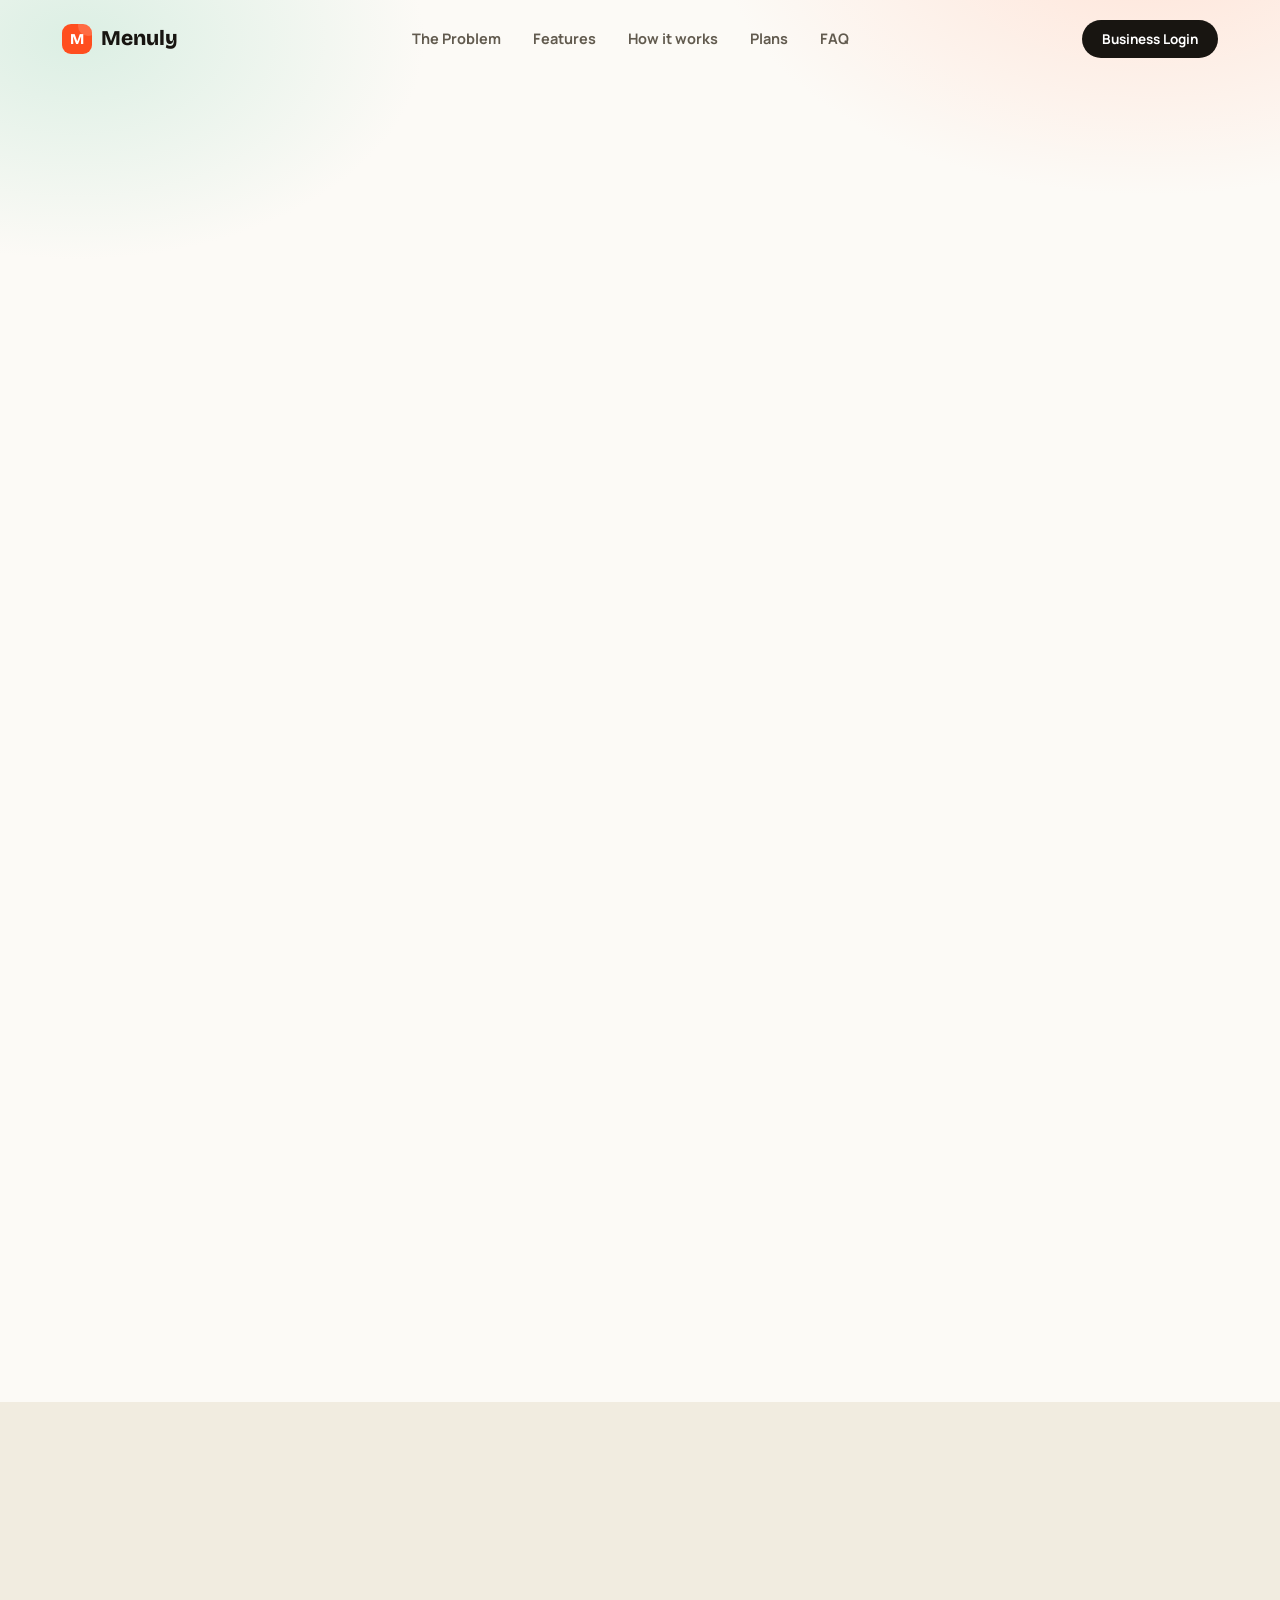
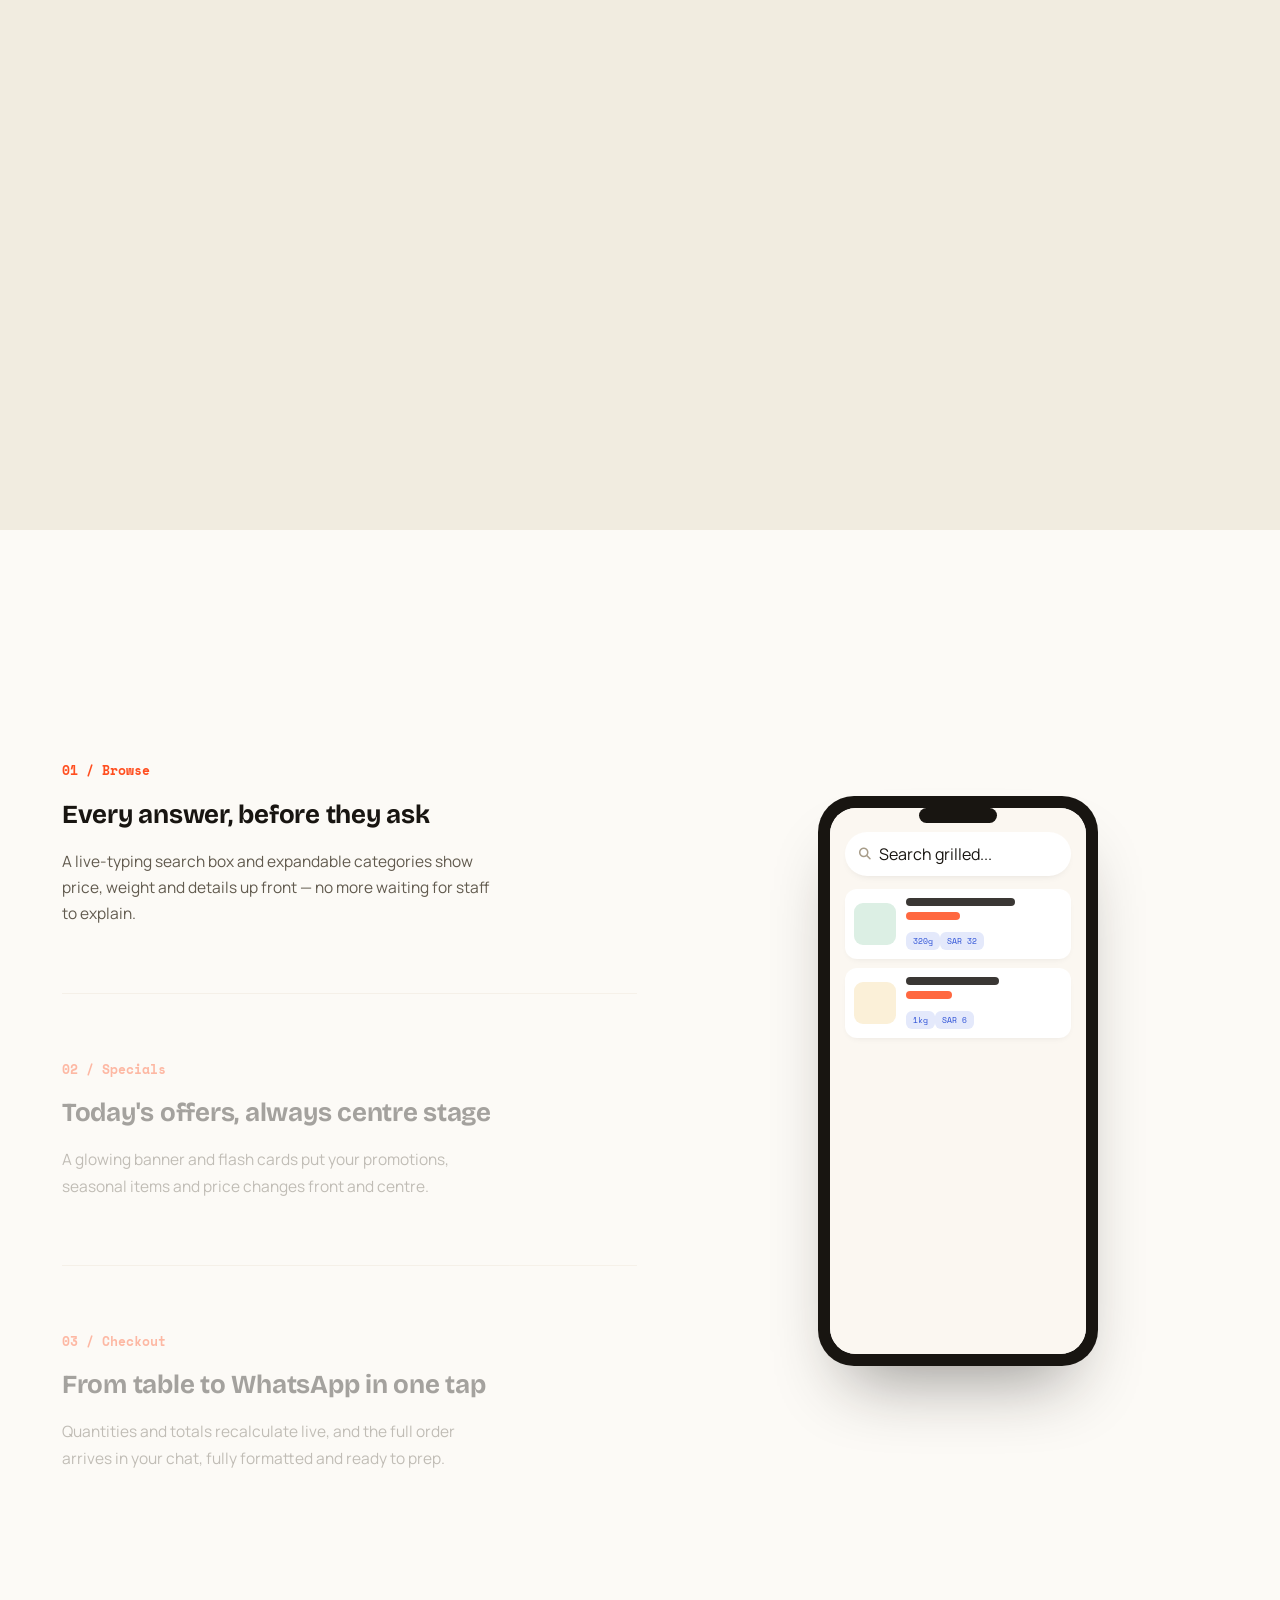
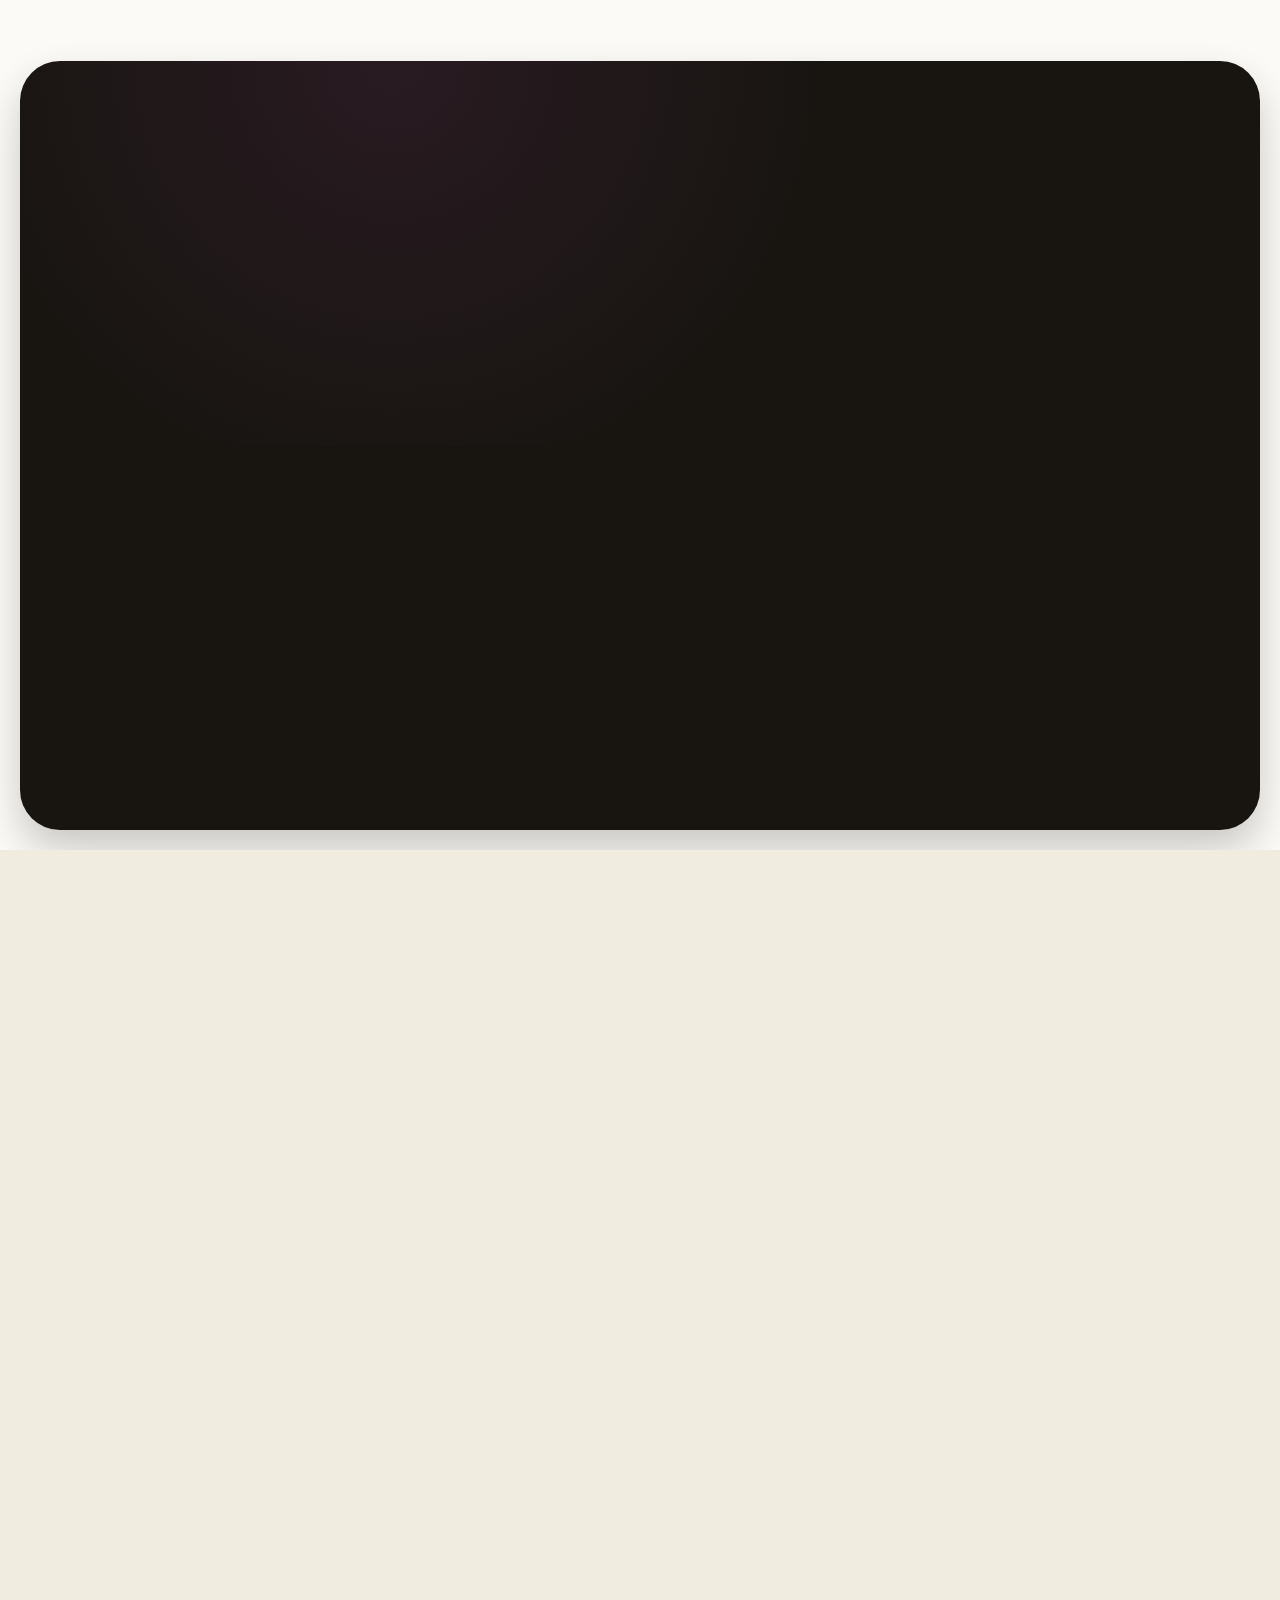
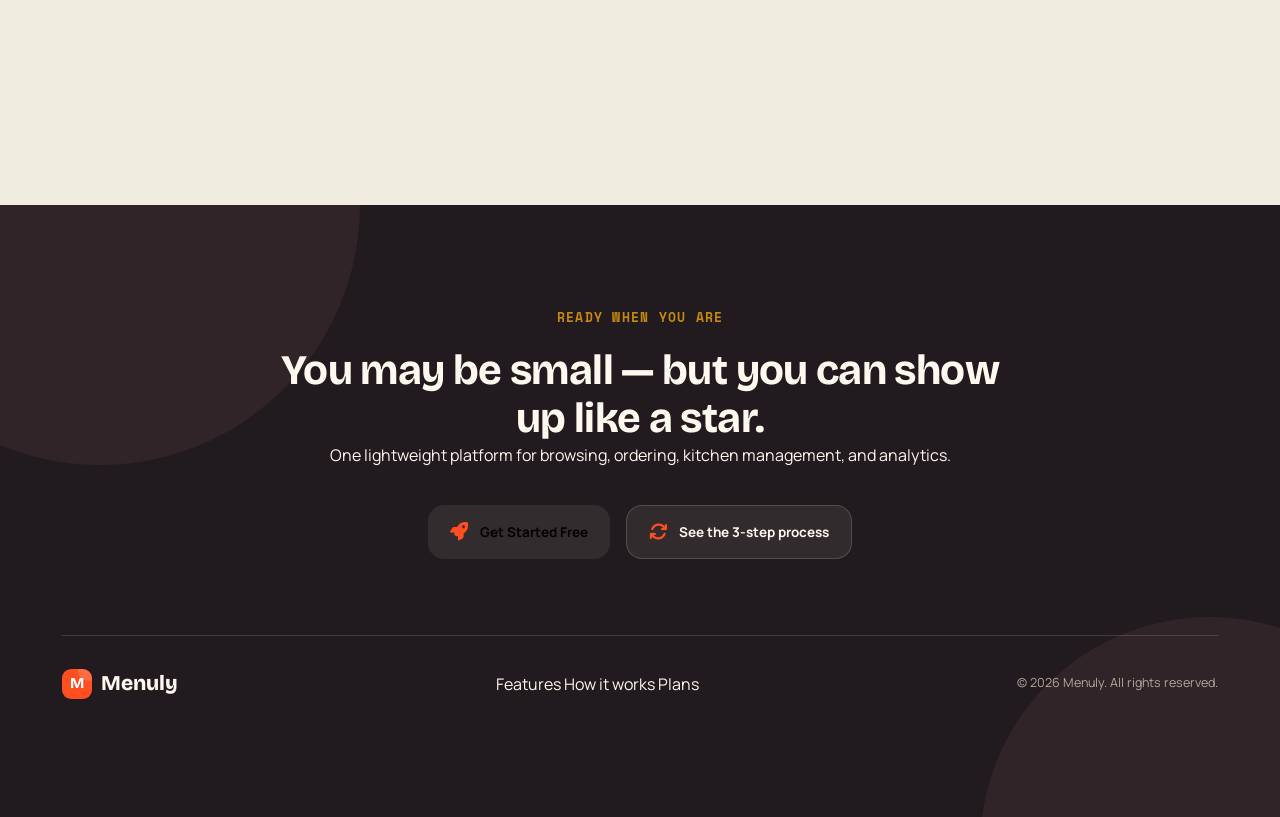
==== commit 523e7392: "Update index.html" ====
--- a/index.html
+++ b/index.html
@@ -13,6 +13,7 @@
 <script src="https://cdn.jsdelivr.net/npm/pannellum@2.5.6/build/pannellum.js"></script>
 <link rel="stylesheet" href="css/idx.css">
 <script src="js/idx.js"></script>
+<script src="js/config.js"></script>
 </head>
 <body>
 
--- a/css/idx.css
+++ b/css/idx.css
@@ -0,0 +1,302 @@
+
+:root{
+  --ink:#181511;
+  --ink-soft:#615A4E;
+  --ink-faint:#A79C89;
+  --bg:#FCFAF6;
+  --bg-alt:#F1ECE0;
+  --flame:#FF4E1F;
+  --flame-dark:#E23E12;
+  --flame-tint:#FFE4D8;
+  --pine:#1F5C46;
+  --pine-tint:#DCEFE4;
+  --cobalt:#2A4FD6;
+  --cobalt-tint:#E4E9FB;
+  --plumhue:#8A3B84;
+  --plum-tint:#F5E3F2;
+  --gold:#C6890F;
+  --gold-tint:#FBF0D8;
+  --ink2:#211A1E;
+  --ink3:#302428;
+  --cream:#FFF8EF;
+  --line:#EAE2D3;
+  --shadow: 0 22px 48px -22px rgba(24,21,17,0.30);
+  --font-display:'Bricolage Grotesque', sans-serif;
+  --font-body:'Manrope', sans-serif;
+  --font-mono:'Space Mono', monospace;
+}
+*{box-sizing:border-box;}
+html{scroll-behavior:smooth;}
+@media (prefers-reduced-motion: reduce){ html{scroll-behavior:auto;} *{animation-duration:0.001ms !important; transition-duration:0.001ms !important;} }
+body{margin:0; font-family:var(--font-body); color:var(--ink); background:var(--bg); line-height:1.5; -webkit-font-smoothing:antialiased;}
+img,svg{display:block;max-width:100%;}
+a{color:inherit;text-decoration:none;}
+h1,h2,h3,h4{font-family:var(--font-display); margin:0; font-weight:700; letter-spacing:-0.01em;}
+p{margin:0;}
+ul{margin:0;padding:0;list-style:none;}
+button{font-family:inherit;cursor:pointer; border:none; background:none; padding:0;}
+:focus-visible{outline:2px solid var(--flame); outline-offset:3px; border-radius:4px;}
+.wrap{max-width:1220px; margin:0 auto; padding:0 32px;}
+.eyebrow{font-family:var(--font-mono); font-size:12.5px; letter-spacing:0.1em; text-transform:uppercase; font-weight:700;}
+section{position:relative;}
+.section-pad{padding:104px 0;}
+.section-head{max-width:640px; margin-bottom:52px;}
+.section-head .eyebrow{color:var(--flame); margin-bottom:14px; display:block;}
+.section-head h2{font-size:37px; line-height:1.14; letter-spacing:-0.015em;}
+.section-head p{margin-top:16px; font-size:16.5px; color:var(--ink-soft); line-height:1.65;}
+[data-reveal]{opacity:0; transform:translateY(22px); transition:opacity .7s ease, transform .7s ease;}
+[data-reveal].in{opacity:1; transform:translateY(0);}
+
+/* ---------- NAV ---------- */
+.nav{position:fixed; top:0; left:0; right:0; z-index:100; padding:20px 0; transition:background .35s ease, padding .35s ease, box-shadow .35s ease;}
+.nav.scrolled{background:rgba(252,250,246,0.88); backdrop-filter:blur(10px); padding:13px 0; box-shadow:0 1px 0 var(--line);}
+.nav-inner{display:flex; align-items:center; justify-content:space-between;}
+.logo{display:flex; align-items:center; gap:9px; font-family:var(--font-display); font-weight:800; font-size:21px; color:var(--ink);}
+.logo-mark{width:30px;height:30px;border-radius:9px;background:var(--flame); display:flex;align-items:center;justify-content:center;color:#fff;font-size:14px; position:relative; overflow:hidden;}
+.logo-mark::after{content:""; position:absolute; width:20px; height:20px; border-radius:50%; background:rgba(255,255,255,0.16); top:-8px; right:-6px;}
+.logo-glyph{font-family:var(--font-display); font-weight:800; font-size:15px; line-height:1; letter-spacing:-0.02em; position:relative; z-index:1;}
+.nav-links{display:flex; gap:32px; align-items:center;}
+.nav-links a{font-size:14.5px; font-weight:700; color:var(--ink-soft); transition:color .2s;}
+.nav-links a:hover{color:var(--ink);}
+.nav-cta{background:var(--ink); color:#fff; padding:10px 20px; border-radius:100px; font-size:13.5px; font-weight:700; transition:transform .2s ease, background .2s ease;}
+.nav-cta:hover{background:var(--flame-dark); transform:translateY(-1px);}
+.nav-toggle{display:none; font-size:22px;color:var(--ink);}
+.mobile-menu{display:none; position:fixed; top:64px; left:16px; right:16px; background:#fff; border:1px solid var(--line); border-radius:16px; box-shadow:var(--shadow); padding:10px; z-index:99; flex-direction:column;}
+.mobile-menu.open{display:flex;}
+.mobile-menu a{padding:12px 14px; font-weight:700; font-size:15px; color:var(--ink); border-radius:10px;}
+.mobile-menu a:hover{background:var(--bg-alt);}
+
+/* ---------- HERO ---------- */
+.hero{padding:164px 0 96px; background:radial-gradient(700px 420px at 90% -10%, var(--flame-tint) 0%, transparent 62%), radial-gradient(600px 380px at 6% 6%, var(--pine-tint) 0%, transparent 58%);}
+.hero-grid{display:grid; grid-template-columns:1.05fr 0.85fr; gap:56px; align-items:center;}
+.hero-badges{display:flex; gap:10px; margin-bottom:24px; flex-wrap:wrap;}
+.badge{display:flex; align-items:center; gap:7px; background:var(--cream); border:1px solid var(--line); padding:7px 14px; border-radius:100px; font-size:12.5px; font-weight:700; color:var(--ink-soft);}
+.badge i{color:var(--flame); font-size:12px;}
+.hero h1{font-size:53px; line-height:1.06; letter-spacing:-0.02em; max-width:600px;}
+.hero h1 em{font-style:normal; color:var(--flame);}
+.hero-sub{margin-top:22px; font-size:17.5px; color:var(--ink-soft); max-width:500px; line-height:1.62;}
+.hero-actions{display:flex; gap:14px; margin-top:34px; flex-wrap:wrap;}
+.btn{display:inline-flex; align-items:center; gap:9px; padding:14px 26px; border-radius:100px; font-weight:700; font-size:15px; border:1.5px solid transparent; transition:transform .2s ease, background .2s ease, border-color .2s ease, color .2s ease;}
+.btn-primary{background:var(--flame); color:#fff;}
+.btn-primary:hover{background:var(--flame-dark); transform:translateY(-2px);}
+.btn-ghost{border-color:var(--line); color:var(--ink); background:#fff;}
+.btn-ghost:hover{border-color:var(--ink); transform:translateY(-2px);}
+
+/* hero browser mock */
+.browser{background:#fff; border-radius:18px; box-shadow:var(--shadow); border:1px solid var(--line); overflow:hidden;}
+.browser-bar{display:flex; align-items:center; gap:8px; padding:12px 16px; border-bottom:1px solid var(--line); background:#FBFAF7;}
+.dot{width:9px;height:9px;border-radius:50%;}
+.browser-bar .dot:nth-child(1){background:#F0A6A6;}
+.browser-bar .dot:nth-child(2){background:#F2D48E;}
+.browser-bar .dot:nth-child(3){background:#A8D0B0;}
+.browser-url{margin-left:10px; background:#fff; border:1px solid var(--line); border-radius:100px; padding:5px 14px; font-family:var(--font-mono); font-size:11.5px; color:var(--ink-faint); flex:1; max-width:280px;}
+.browser-body{padding:22px; background:linear-gradient(180deg,#FFF7F0,#FFFFFF);}
+.search-demo{display:flex; align-items:center; gap:9px; background:#fff; border:1.5px solid var(--line); border-radius:100px; padding:11px 15px; box-shadow:0 8px 18px -12px rgba(24,21,17,0.22);}
+.search-demo i{color:var(--ink-faint); font-size:12px;}
+.type-text{font-size:12.5px; color:var(--ink-soft);}
+.type-text .cursor{display:inline-block; width:2px; background:var(--flame); margin-left:2px; animation:blink 1s step-start infinite;}
+@keyframes blink{50%{opacity:0;}}
+.chip-row{display:flex; gap:7px; margin-top:14px; flex-wrap:wrap;}
+.chip{padding:6px 12px; border-radius:100px; font-size:10.5px; font-weight:700;}
+.chip.on{background:var(--flame); color:#fff;}
+.chip.off{background:#F1EAE3; color:var(--ink-soft);}
+.result-list{margin-top:14px; display:flex; flex-direction:column; gap:8px;}
+.result-row{display:flex; align-items:center; gap:10px; background:#fff; border:1px solid var(--line); border-radius:11px; padding:8px; opacity:0; transform:translateY(6px); animation:riseIn .5s ease forwards;}
+.result-row:nth-child(1){animation-delay:.05s;} .result-row:nth-child(2){animation-delay:.2s;} .result-row:nth-child(3){animation-delay:.35s;}
+@keyframes riseIn{to{opacity:1; transform:translateY(0);}}
+.result-thumb{width:34px;height:34px;border-radius:8px; flex-shrink:0;}
+.result-txt{flex:1;}
+.result-txt .name{font-size:11.5px; font-weight:700; color:var(--ink);}
+.result-txt .price{font-size:10.5px; color:var(--ink-faint); font-family:var(--font-mono); margin-top:2px;}
+.result-heart{color:var(--flame-tint); font-size:13px;}
+.result-heart.liked{color:var(--flame);}
+.hphone-foot{margin-top:16px; display:flex; align-items:center; justify-content:center; gap:6px; font-size:11px; color:var(--pine); font-weight:700; background:var(--pine-tint); padding:10px; border-radius:100px;}
+
+/* ---------- PROBLEM ---------- */
+.problem{background:var(--bg);}
+.problem-grid{display:grid; grid-template-columns:repeat(4,1fr); gap:20px;}
+.p-card{border:1px solid var(--line); border-radius:18px; padding:28px 24px; background:#FCFAF6;}
+.p-icon{width:50px;height:50px;border-radius:14px; display:flex; align-items:center; justify-content:center; font-size:19px; margin-bottom:18px;}
+.p-card h3{font-size:17.5px; margin-bottom:9px; font-weight:700; font-family:var(--font-body); letter-spacing:-0.005em;}
+.p-card p{font-size:13.6px; color:var(--ink-soft); line-height:1.6;}
+.problem-close{margin-top:40px; text-align:center; font-size:16px; color:var(--ink-soft); max-width:640px; margin-left:auto; margin-right:auto;}
+.problem-close strong{color:var(--ink);}
+
+/* ---------- SOLUTION ---------- */
+.solution{background:var(--bg-alt);}
+.solution-grid{display:grid; grid-template-columns:1fr 0.95fr; gap:56px; align-items:center;}
+.feat-list{display:flex; flex-direction:column; gap:19px; margin-top:28px;}
+.feat-row{display:flex; align-items:flex-start; gap:15px;}
+.feat-ico{width:42px;height:42px;border-radius:12px; flex-shrink:0; display:flex; align-items:center; justify-content:center; font-size:15px;}
+.feat-row strong{font-size:15.5px; display:block; margin-bottom:2px;}
+.feat-row span{font-size:13.5px; color:var(--ink-soft);}
+.engine-card{background:#fff; border-radius:20px; box-shadow:var(--shadow); border:1px solid var(--line); padding:8px;}
+.engine-head{display:flex;align-items:center;gap:10px; padding:16px 18px 10px;}
+.engine-head i{color:var(--flame);}
+.engine-head span{font-family:var(--font-mono); font-size:12px; color:var(--ink-faint); font-weight:700;}
+.engine-row{display:flex; align-items:center; gap:14px; padding:14px 18px; border-top:1px solid var(--line);}
+.engine-dot{width:36px;height:36px;border-radius:10px; flex-shrink:0; display:flex; align-items:center;justify-content:center; font-size:14px;}
+.engine-row b{font-size:13.8px; display:block;}
+.engine-row small{font-size:12px; color:var(--ink-soft);}
+
+/* ---------- STORY / STICKY PHONE ---------- */
+.story{background:var(--bg);}
+.story-grid{display:grid; grid-template-columns:1.05fr 0.95fr; gap:60px; margin-top:16px;}
+.feature-block{padding:66px 0; border-top:1px solid var(--line); opacity:0.38; transition:opacity .4s ease;}
+.feature-block:first-child{border-top:none; padding-top:0;}
+.feature-block.active{opacity:1;}
+.f-num{font-family:var(--font-mono); font-size:13px; color:var(--flame); font-weight:700; margin-bottom:14px; display:block;}
+.feature-block h3{font-size:26px; letter-spacing:-0.01em; margin-bottom:14px;}
+.feature-block p{font-size:15.5px; color:var(--ink-soft); line-height:1.7; max-width:440px;}
+.benefit-pill{display:inline-flex; align-items:center; gap:8px; margin-top:20px; background:var(--pine-tint); color:var(--pine); font-weight:700; font-size:13px; padding:9px 16px; border-radius:100px;}
+.story-visual{position:relative;}
+.phone-sticky{position:sticky; top:104px; height:calc(100vh - 150px); max-height:640px; display:flex; align-items:center; justify-content:center;}
+.phone-frame{width:280px; height:570px; border-radius:36px; background:var(--ink); padding:12px; box-shadow:0 40px 70px -30px rgba(24,21,17,0.45); position:relative;}
+.phone-notch{position:absolute; top:12px; left:50%; transform:translateX(-50%); width:78px; height:15px; border-radius:8px; background:var(--ink); z-index:5;}
+.phone-screen{width:100%;height:100%; border-radius:26px; overflow:hidden; position:relative; background:#fff;}
+.screen-layer{position:absolute; inset:0; opacity:0; visibility:hidden; transition:opacity .5s ease; padding:24px 15px 15px; display:flex; flex-direction:column;}
+.screen-layer.active{opacity:1; visibility:visible;}
+
+.scr-browse{background:#FBF7F1;}
+.scr-bar{display:flex; align-items:center; gap:8px; background:#fff; border-radius:100px; padding:10px 14px; box-shadow:0 4px 10px -6px rgba(0,0,0,0.15); margin-bottom:13px;}
+.scr-bar i{color:var(--ink-faint); font-size:12px;}
+.scr-card{background:#fff; border-radius:12px; padding:9px; display:flex; gap:10px; align-items:center; margin-bottom:9px; box-shadow:0 3px 8px -5px rgba(0,0,0,0.12);}
+.scr-thumb{width:42px;height:42px;border-radius:9px; flex-shrink:0;}
+.scr-line{height:8px; border-radius:4px; background:var(--ink); opacity:0.85; margin-bottom:6px;}
+.scr-line.light{background:var(--flame);}
+.scr-tag{font-size:8px; font-family:var(--font-mono); background:var(--cobalt-tint); color:var(--cobalt); padding:3px 7px; border-radius:6px;}
+
+.scr-order{background:#FFF0EA;}
+.cart-title{font-size:12.5px; font-weight:700; text-align:center; margin-bottom:11px;}
+.cart-row{display:flex; align-items:center; gap:10px; background:#fff; border-radius:11px; padding:9px; margin-bottom:7px;}
+.cart-qty{width:26px;height:22px;border-radius:6px; background:var(--flame-tint); color:var(--flame-dark); font-size:10px; font-weight:800; display:flex;align-items:center;justify-content:center; margin-left:auto;}
+.cart-totals{background:#fff; border-radius:11px; padding:11px; margin-top:5px; margin-bottom:11px;}
+.cart-total-row{display:flex; justify-content:space-between; font-size:11px; color:var(--ink-soft); margin-bottom:6px; font-family:var(--font-mono);}
+.cart-btn{margin-top:auto; background:#3FBF6F; color:#fff; text-align:center; padding:13px; border-radius:100px; font-size:12.5px; font-weight:700; display:flex; align-items:center; justify-content:center; gap:8px;}
+
+/* ---------- BENEFITS ---------- */
+.benefits{background:var(--bg-alt);}
+.benefit-grid{display:grid; grid-template-columns:repeat(2,1fr); gap:20px;}
+.b-card{background:#fff; border:1px solid var(--line); border-radius:18px; padding:26px; transition:transform .25s ease, box-shadow .25s ease;}
+.b-card:hover{transform:translateY(-4px); box-shadow:var(--shadow);}
+.b-icon{width:44px;height:44px;border-radius:13px; display:flex; align-items:center; justify-content:center; font-size:17px; margin-bottom:16px;}
+.b-card h3{font-size:16px; font-family:var(--font-body); font-weight:700; margin-bottom:8px;}
+.b-card p{font-size:13.5px; color:var(--ink-soft); line-height:1.6;}
+
+/* ---------- STEPS ---------- */
+.steps{background:var(--bg);}
+.steps-grid{display:grid; grid-template-columns:repeat(3,1fr); gap:22px; position:relative;}
+.steps-line{display:none;}
+@media (min-width:900px){.steps-line{display:block; position:absolute; top:38px; left:15%; right:15%; height:2px; background:var(--line); z-index:0;}}
+.step-card{position:relative; z-index:1; background:#fff; border:1px solid var(--line); border-radius:20px; padding:30px 26px; text-align:center;}
+.step-num{width:64px;height:64px;border-radius:16px; margin:0 auto 20px; display:flex; align-items:center; justify-content:center; font-size:24px;}
+.step-card h3{font-size:18px; margin-bottom:10px;}
+.step-card p{font-size:13.8px; color:var(--ink-soft); line-height:1.6;}
+
+/* ---------- COMPARE / PLANS ---------- */
+.compare{background:var(--bg-alt);}
+.table-wrap{border:1px solid var(--line); border-radius:20px; overflow-x:auto; background:#fff;}
+table{width:100%; border-collapse:collapse; min-width:560px;}
+thead th{background:var(--ink); color:var(--cream); font-family:var(--font-body); font-weight:700; font-size:13px; padding:16px 14px; text-align:center;}
+thead th:first-child{text-align:left;}
+thead th small{display:block; font-weight:500; font-size:10.5px; color:#C9BEB3; margin-top:3px; font-family:var(--font-mono);}
+thead th.hi{color:#FFB48F;}
+tbody td{padding:14px 14px; text-align:center; border-top:1px solid var(--line); font-size:13.5px;}
+tbody td:first-child{text-align:left; font-weight:700; color:var(--ink);}
+tbody tr:nth-child(even){background:#FBF9F5;}
+td.hi-col{background:var(--flame-tint);}
+tbody tr:nth-child(even) td.hi-col{background:#FBDACB;}
+.yes{color:var(--pine);} .no{color:#C97361;} .partial{color:var(--gold);}
+.plan-note{margin-top:18px; text-align:center; font-size:13.5px; color:var(--ink-soft);}
+
+/* ---------- TESTIMONIALS ---------- */
+.testimonials{background:var(--bg);}
+.test-scroll{display:flex; gap:20px; overflow-x:auto; scroll-snap-type:x mandatory; padding:6px 6px 22px; margin:0 -6px; -webkit-overflow-scrolling:touch; scrollbar-width:thin;}
+.test-scroll::-webkit-scrollbar{height:7px;}
+.test-scroll::-webkit-scrollbar-thumb{background:var(--line); border-radius:100px;}
+.test-card{flex:0 0 320px; scroll-snap-align:start; background:#FCFAF6; border:1px solid var(--line); border-radius:18px; padding:28px;}
+.test-stars{color:var(--gold); font-size:14px; margin-bottom:14px;}
+.test-quote{font-size:15px; color:var(--ink); line-height:1.65; font-weight:500;}
+.test-who{margin-top:18px; display:flex; align-items:center; gap:11px;}
+.test-avatar{width:38px;height:38px;border-radius:50%; display:flex; align-items:center;justify-content:center; color:#fff; font-weight:700;}
+.test-who b{display:block; font-size:13.5px;}
+
+/* ---------- CTA / FOOTER ---------- */
+.cta{background:var(--ink2); color:var(--cream); text-align:center; overflow:hidden; position:relative;}
+.cta::before{content:"";position:absolute; width:520px; height:520px; border-radius:50%; background:var(--ink3); top:-260px; left:-160px; z-index:0;}
+.cta::after{content:"";position:absolute; width:460px; height:460px; border-radius:50%; background:var(--ink3); bottom:-260px; right:-160px; z-index:0;}
+.cta .wrap{position:relative; z-index:1;}
+.cta .eyebrow{color:var(--gold); display:block; margin-bottom:18px;}
+.cta h2{font-size:42px; max-width:760px; margin:0 auto; line-height:1.15; letter-spacing:-0.015em;}
+.cta-actions{display:flex; justify-content:center; gap:16px; margin-top:38px; flex-wrap:wrap;}
+.cta-card{display:flex; align-items:center; gap:12px; background:rgba(255,248,239,0.08); border:1px solid rgba(255,248,239,0.16); padding:16px 22px; border-radius:16px; transition:background .2s ease, transform .2s ease; cursor:pointer;}
+.cta-card:hover{background:rgba(255,248,239,0.15); transform:translateY(-3px);}
+.cta-card i{color:var(--flame); font-size:18px;}
+.cta-card span{font-size:13.5px; font-weight:700;}
+.footer{border-top:1px solid rgba(255,248,239,0.14); margin-top:76px; padding-top:32px; padding-bottom:14px; display:flex; align-items:center; justify-content:space-between; flex-wrap:wrap; gap:14px;}
+.footer .logo{color:var(--cream);}
+.footer small{color:#B5A79A; font-size:12.5px;}
+
+/* ---------- MODAL (CUSTOM CSS) ---------- */
+.modal-overlay { position:fixed; inset:0; background:rgba(24,21,17,0.7); backdrop-filter:blur(4px); z-index:1000; display:none; align-items:center; justify-content:center; padding:20px; opacity:0; transition:opacity 0.3s ease; }
+.modal-overlay.open { display:flex; opacity:1; }
+.modal-box { background:#fff; border-radius:24px; width:100%; max-width:420px; padding:32px; position:relative; box-shadow:var(--shadow); transform:scale(0.95); transition:transform 0.3s ease; }
+.modal-overlay.open .modal-box { transform:scale(1); }
+.modal-close { position:absolute; top:20px; right:20px; background:none; border:none; font-size:20px; color:var(--ink-faint); cursor:pointer; }
+.modal-close:hover { color:var(--ink); }
+.modal-step { display:none; flex-direction:column; text-align:center; }
+.modal-step.active { display:flex; }
+.m-icon { width:56px; height:56px; border-radius:16px; display:flex; align-items:center; justify-content:center; font-size:24px; margin:0 auto 16px; }
+.modal-step h2 { font-size:22px; margin-bottom:6px; color:var(--ink); }
+.modal-step p { font-size:13.5px; color:var(--ink-soft); margin-bottom:24px; }
+.modal-grid { display:grid; grid-template-columns:1fr 1fr; gap:12px; }
+.modal-cat-btn { background:#fff; border:1px solid var(--line); border-radius:16px; padding:20px 12px; cursor:pointer; transition:all 0.2s; display:flex; flex-direction:column; align-items:center; gap:12px; font-family:var(--font-body); }
+.modal-cat-btn i { font-size:28px; color:var(--ink-faint); transition:color 0.2s; }
+.modal-cat-btn span { font-size:13.5px; font-weight:700; color:var(--ink); transition:color 0.2s; }
+.modal-cat-btn:hover { border-color:var(--cobalt); background:var(--cobalt-tint); }
+.modal-cat-btn:hover i, .modal-cat-btn:hover span { color:var(--cobalt); }
+.modal-skip { margin-top:20px; font-size:12px; font-weight:700; color:var(--cobalt); cursor:pointer; }
+.modal-skip:hover { color:#1F3CAE; }
+.modal-sub-list { display:flex; flex-direction:column; gap:8px; max-height:260px; overflow-y:auto; padding-right:4px; }
+.modal-sub-list::-webkit-scrollbar { width:4px; }
+.modal-sub-list::-webkit-scrollbar-thumb { background:var(--line); border-radius:10px; }
+.modal-sub-btn { background:#fff; border:1px solid var(--line); border-radius:12px; padding:16px; cursor:pointer; transition:all 0.2s; display:flex; align-items:center; gap:16px; text-align:left; font-family:var(--font-body); }
+.modal-sub-btn:hover { border-color:var(--cobalt); background:var(--cobalt-tint); }
+.modal-sub-btn i { color:var(--ink-faint); font-size:20px; width:24px; text-align:center; transition:color 0.2s; }
+.modal-sub-btn:hover i { color:var(--cobalt); }
+.modal-sub-btn span { font-size:14px; font-weight:700; color:var(--ink); }
+.btn-google { width:100%; background:#fff; border:1px solid var(--line); color:var(--ink); padding:14px; border-radius:12px; font-weight:700; font-size:14.5px; display:flex; align-items:center; justify-content:center; gap:12px; transition:background 0.2s; cursor:pointer; }
+.btn-google:hover { background:var(--bg-alt); }
+.btn-google img { width:20px; height:20px; }
+.modal-back { align-self:flex-start; background:none; border:none; color:var(--ink-faint); font-size:13px; font-weight:700; cursor:pointer; display:flex; align-items:center; gap:8px; margin-bottom:16px; transition:color 0.2s; }
+.modal-back:hover { color:var(--ink); }
+.modal-legal { font-size:11px; color:var(--ink-faint); margin-top:16px; }
+
+/* ---------- RESPONSIVE ---------- */
+@media (max-width:980px){
+  .hero-grid, .solution-grid, .story-grid {grid-template-columns:1fr;}
+  .hero h1{font-size:40px;}
+  .problem-grid{grid-template-columns:1fr 1fr;}
+  .steps-grid{grid-template-columns:1fr 1fr;}
+  .story-grid{display:grid; grid-template-columns:1fr; gap:0;}
+  .story-text{grid-column:1; grid-row:1; margin-top:400px;}
+  .story-visual{grid-column:1; grid-row:1; display:block; position:relative; z-index:5;}
+  .phone-sticky{position:sticky; top:72px; height:auto; max-height:none; padding:12px 0 34px; background:var(--bg); z-index:5;}
+  .phone-frame{width:230px; height:452px; margin:0 auto;}
+  .feature-block{opacity:1; padding:44px 0;}
+  .nav-links{display:none;}
+  .nav-toggle{display:block;}
+  .nav-inner{gap:14px;}
+  .cta h2{font-size:30px;}
+}
+@media (max-width:600px){
+  .wrap{padding:0 20px;}
+  .hero{padding:136px 0 64px;}
+  .hero h1{font-size:31px;}
+  .problem-grid, .steps-grid{grid-template-columns:1fr;}
+  .benefit-grid{grid-template-columns:1fr; gap:12px;}
+  .section-head h2{font-size:26px;}
+  .cta h2{font-size:24px;}
+  .steps-line{display:none;}
+}
+
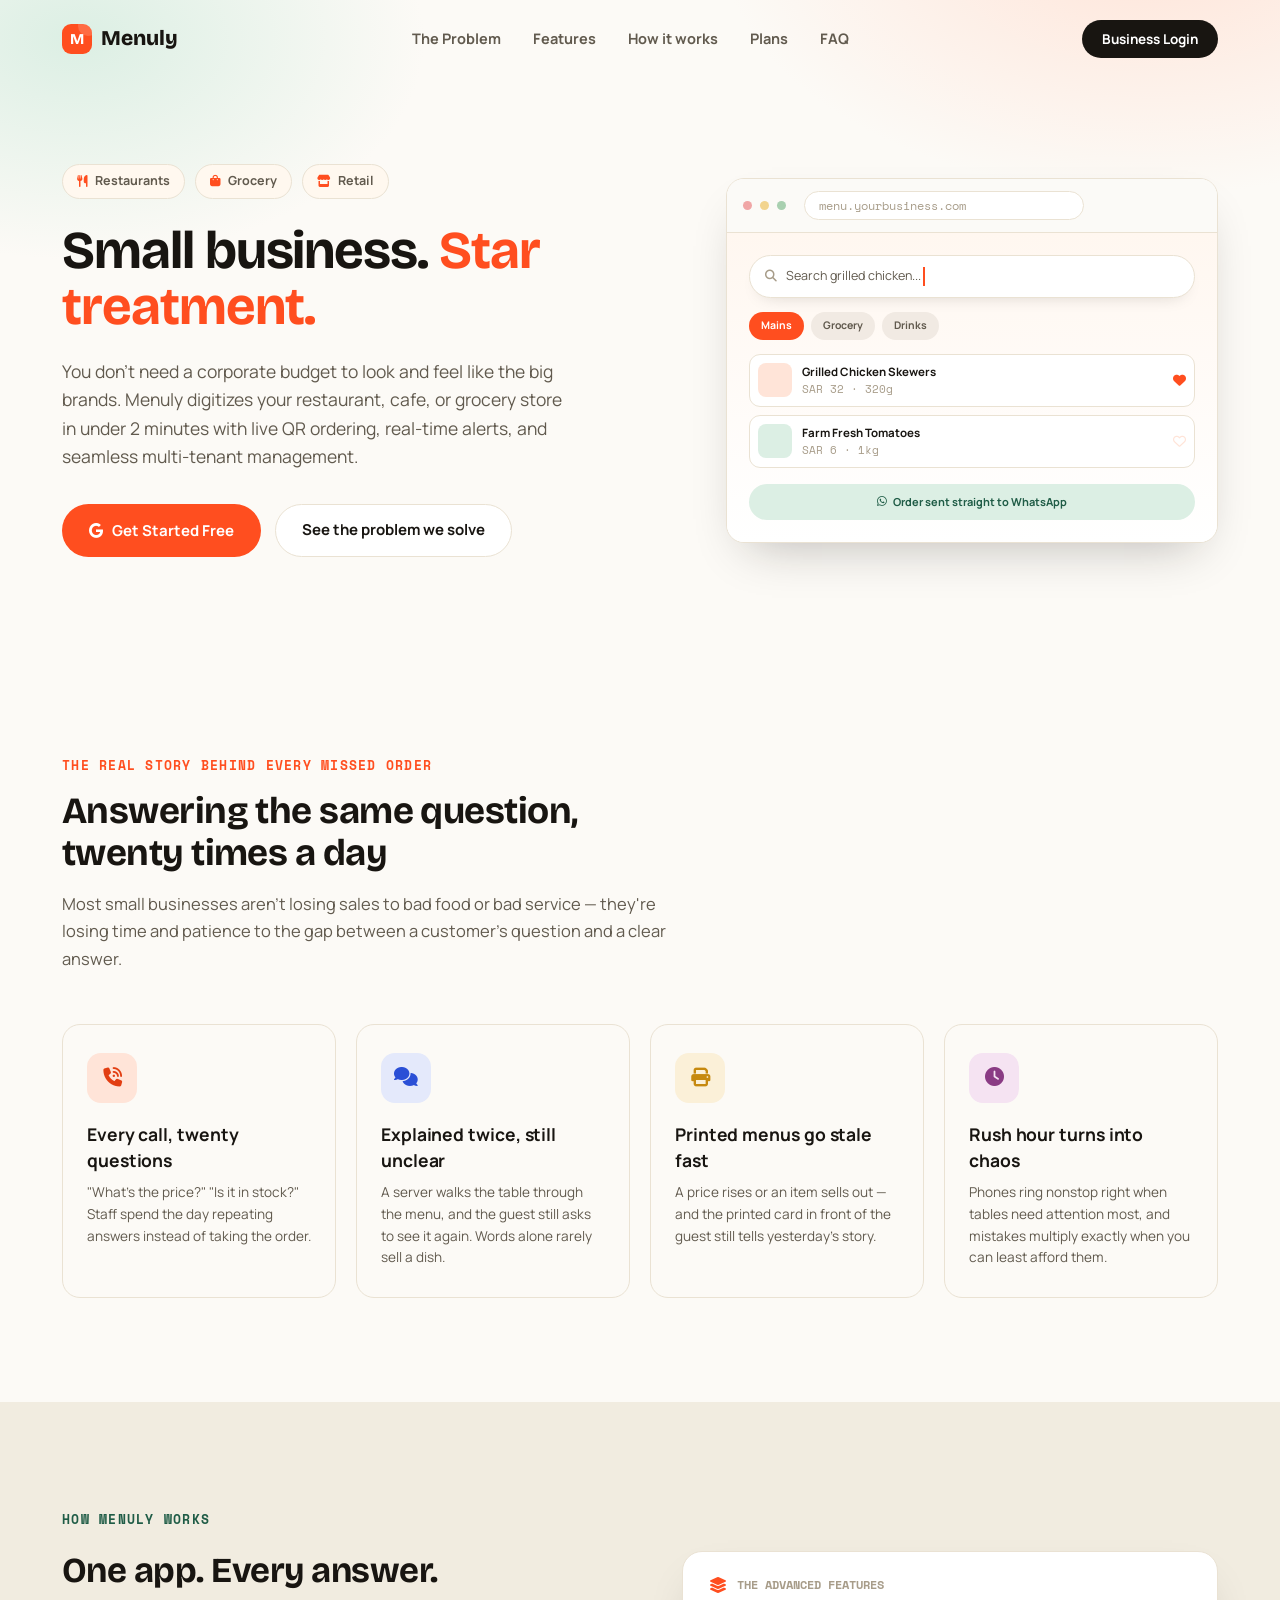
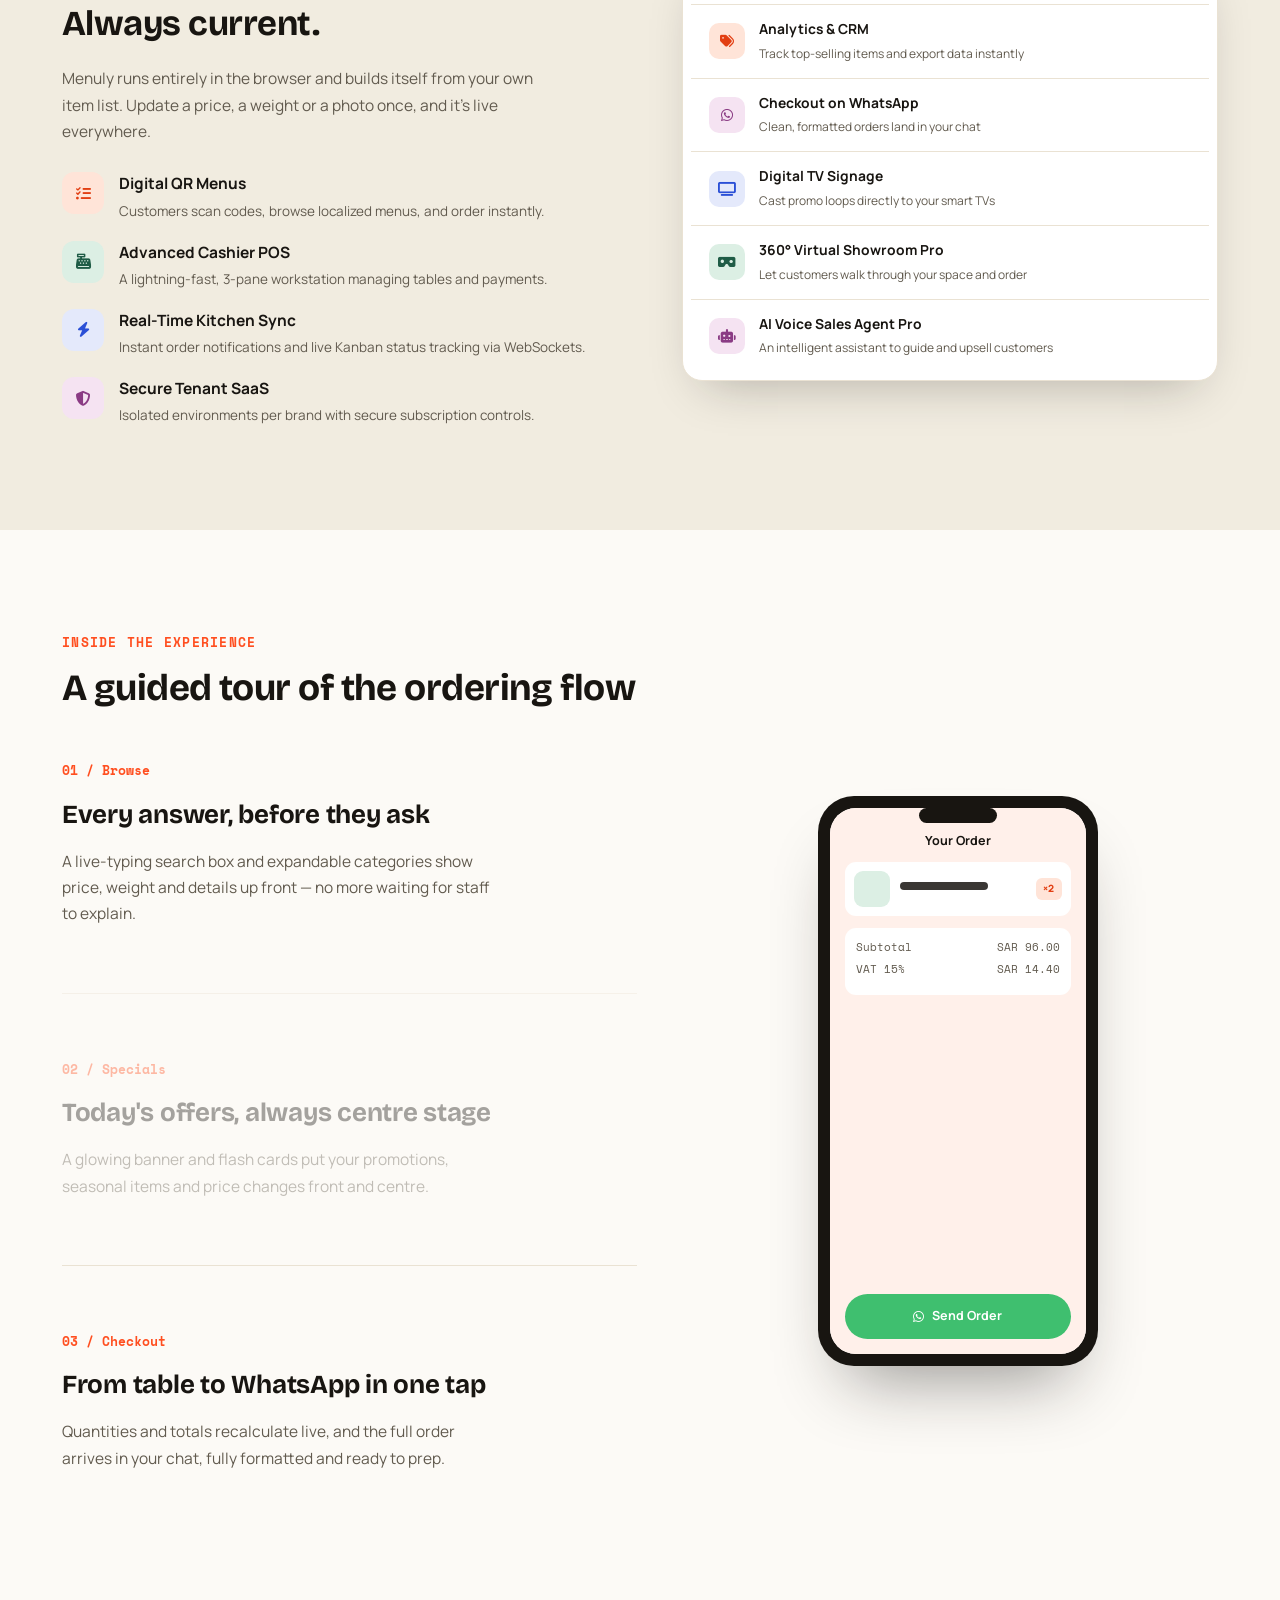
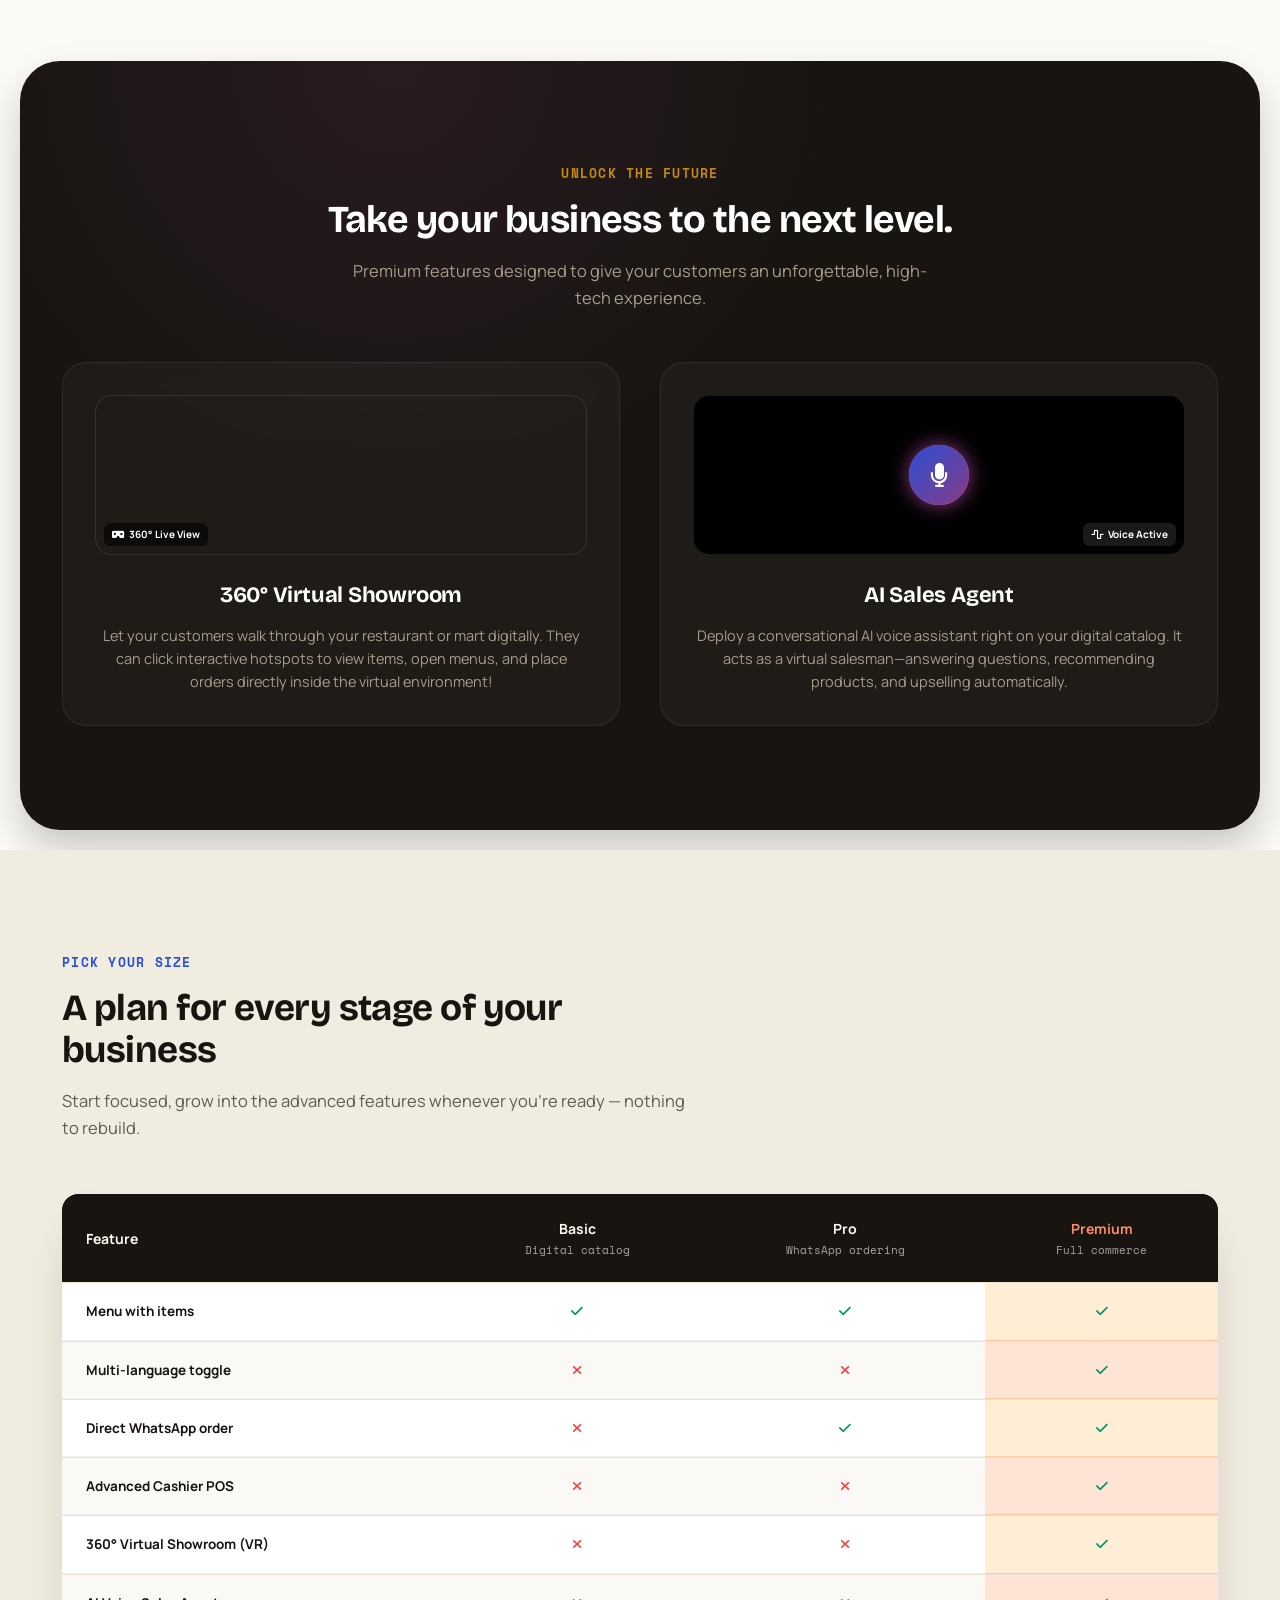
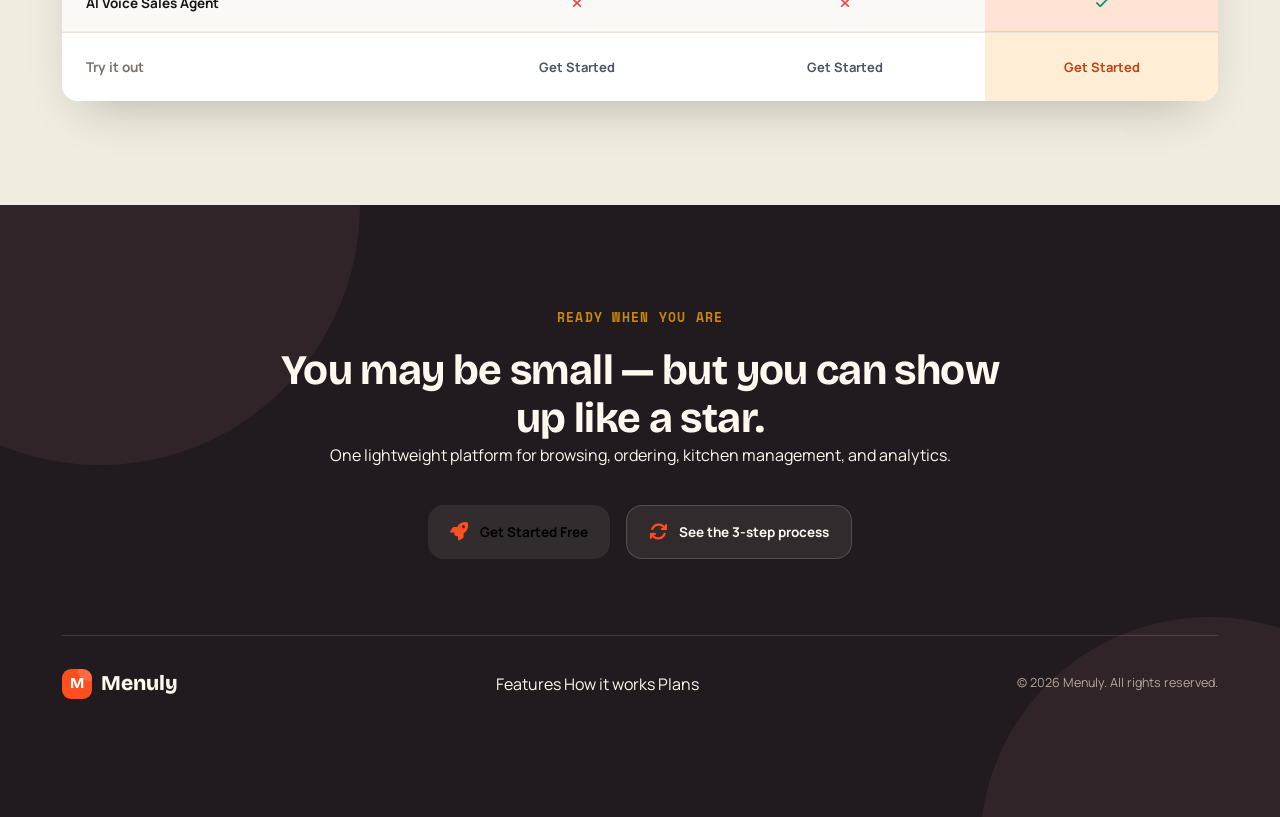
==== commit d4418806: "Update index.html" ====
--- a/index.html
+++ b/index.html
@@ -12,7 +12,6 @@
 <link rel="stylesheet" href="https://cdn.jsdelivr.net/npm/pannellum@2.5.6/build/pannellum.css"/>
 <script src="https://cdn.jsdelivr.net/npm/pannellum@2.5.6/build/pannellum.js"></script>
 <link rel="stylesheet" href="css/idx.css">
-<script src="js/idx.js"></script>
 <script src="js/config.js"></script>
 </head>
 <body>
@@ -471,6 +470,6 @@
 
   </div>
 </div>
-
+<script src="js/idx.js"></script>
 </body>
 </html>
